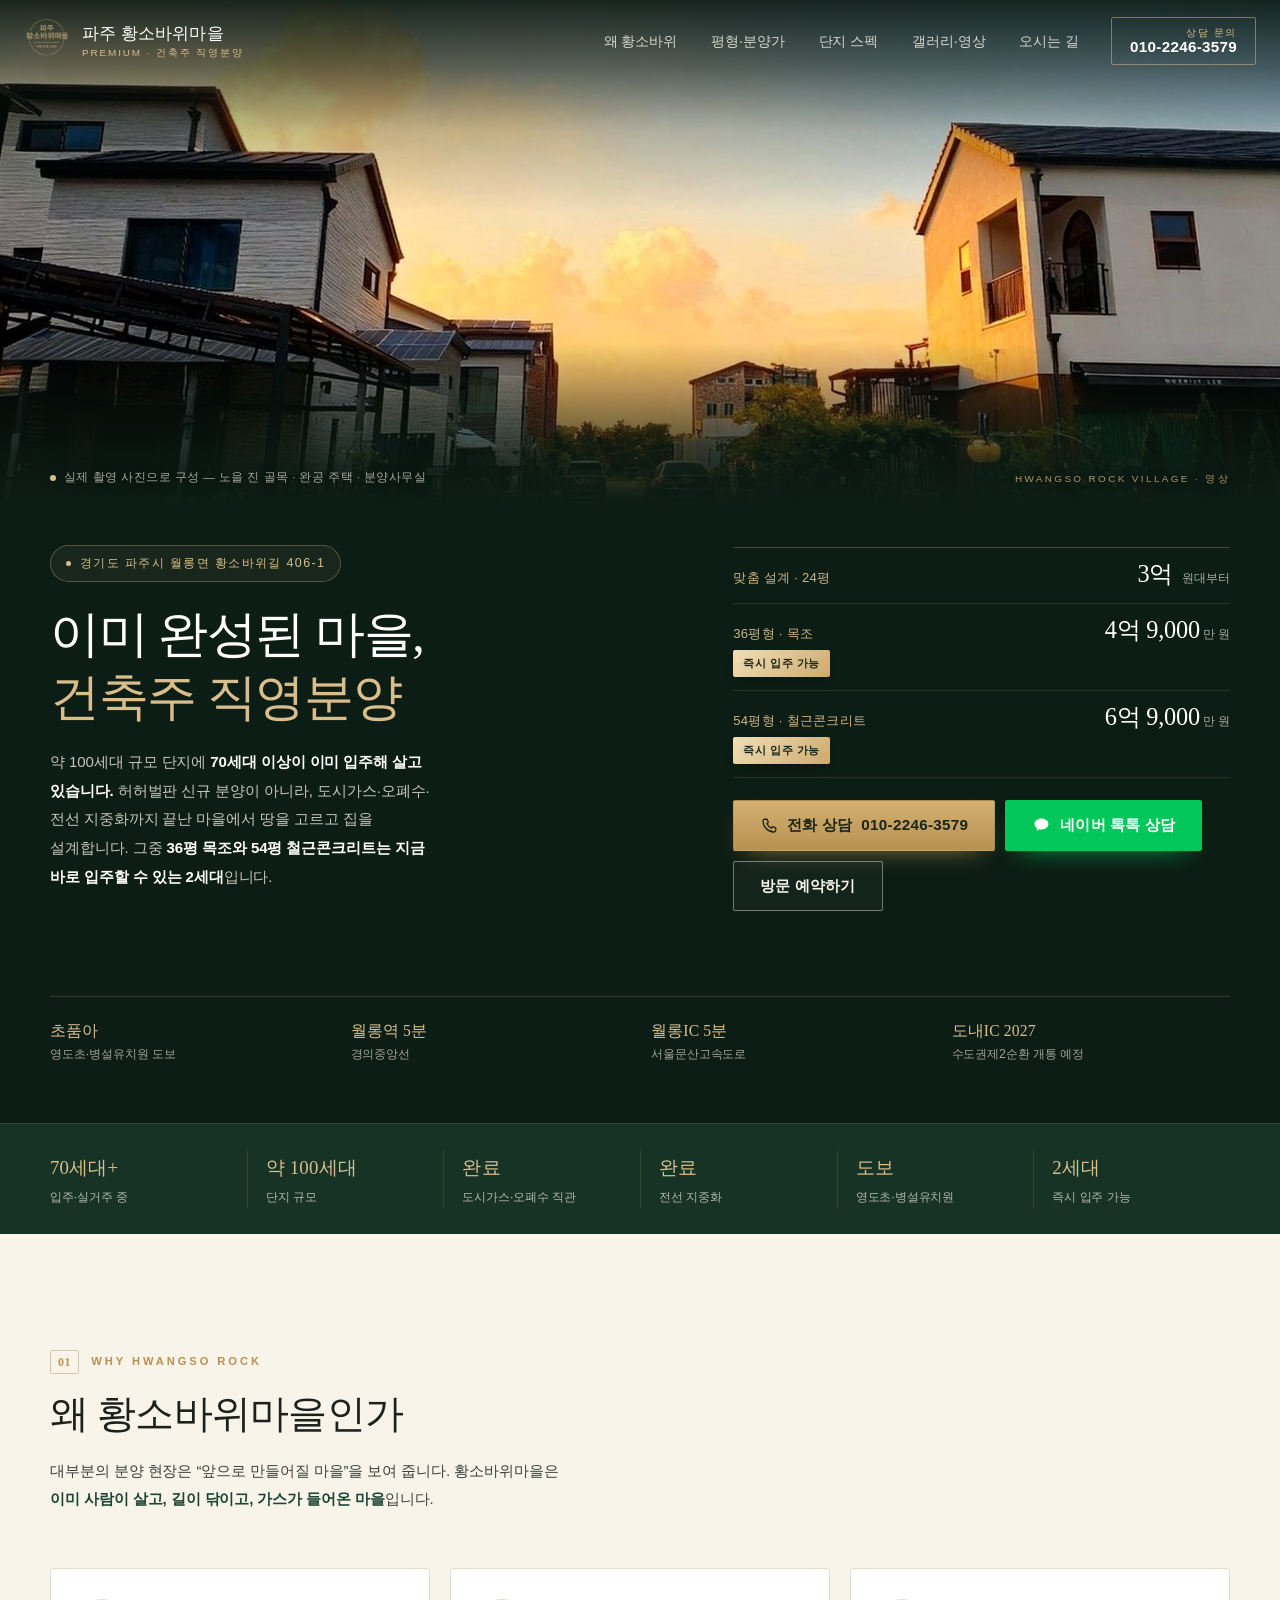
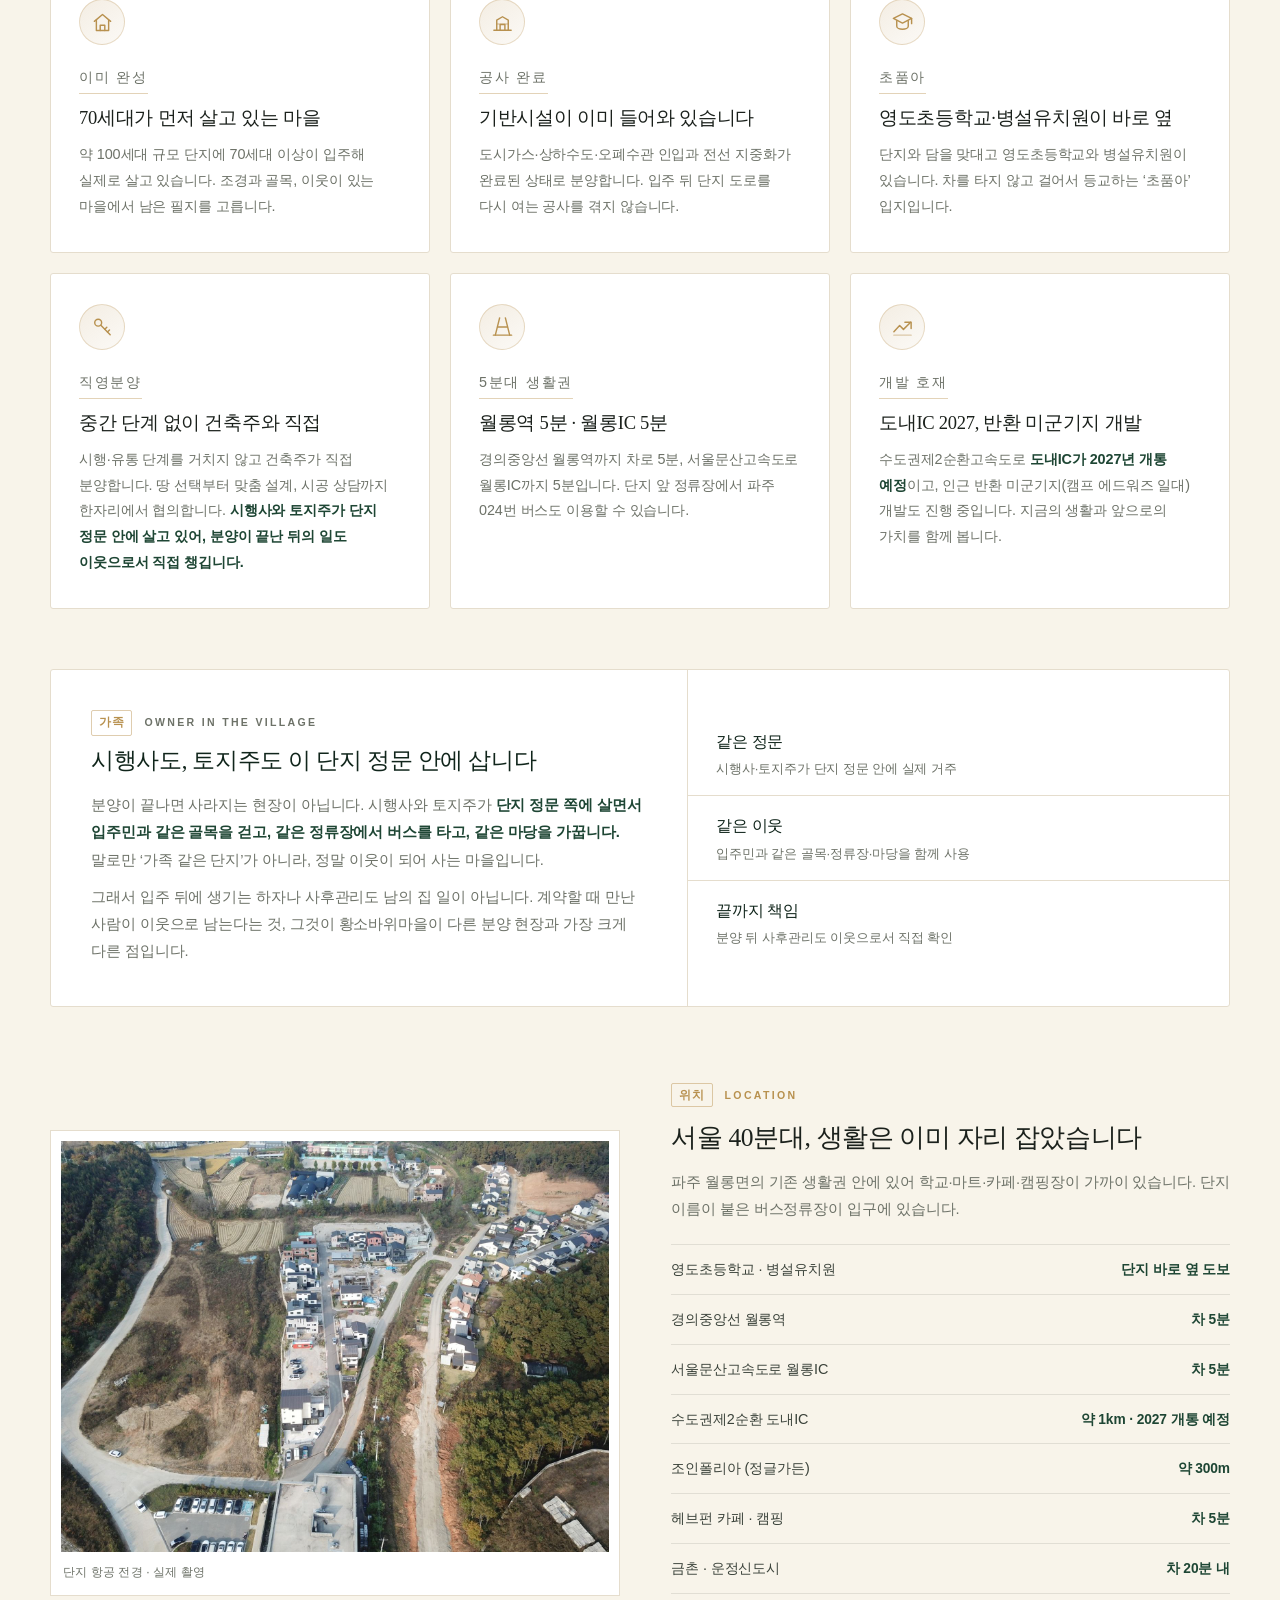
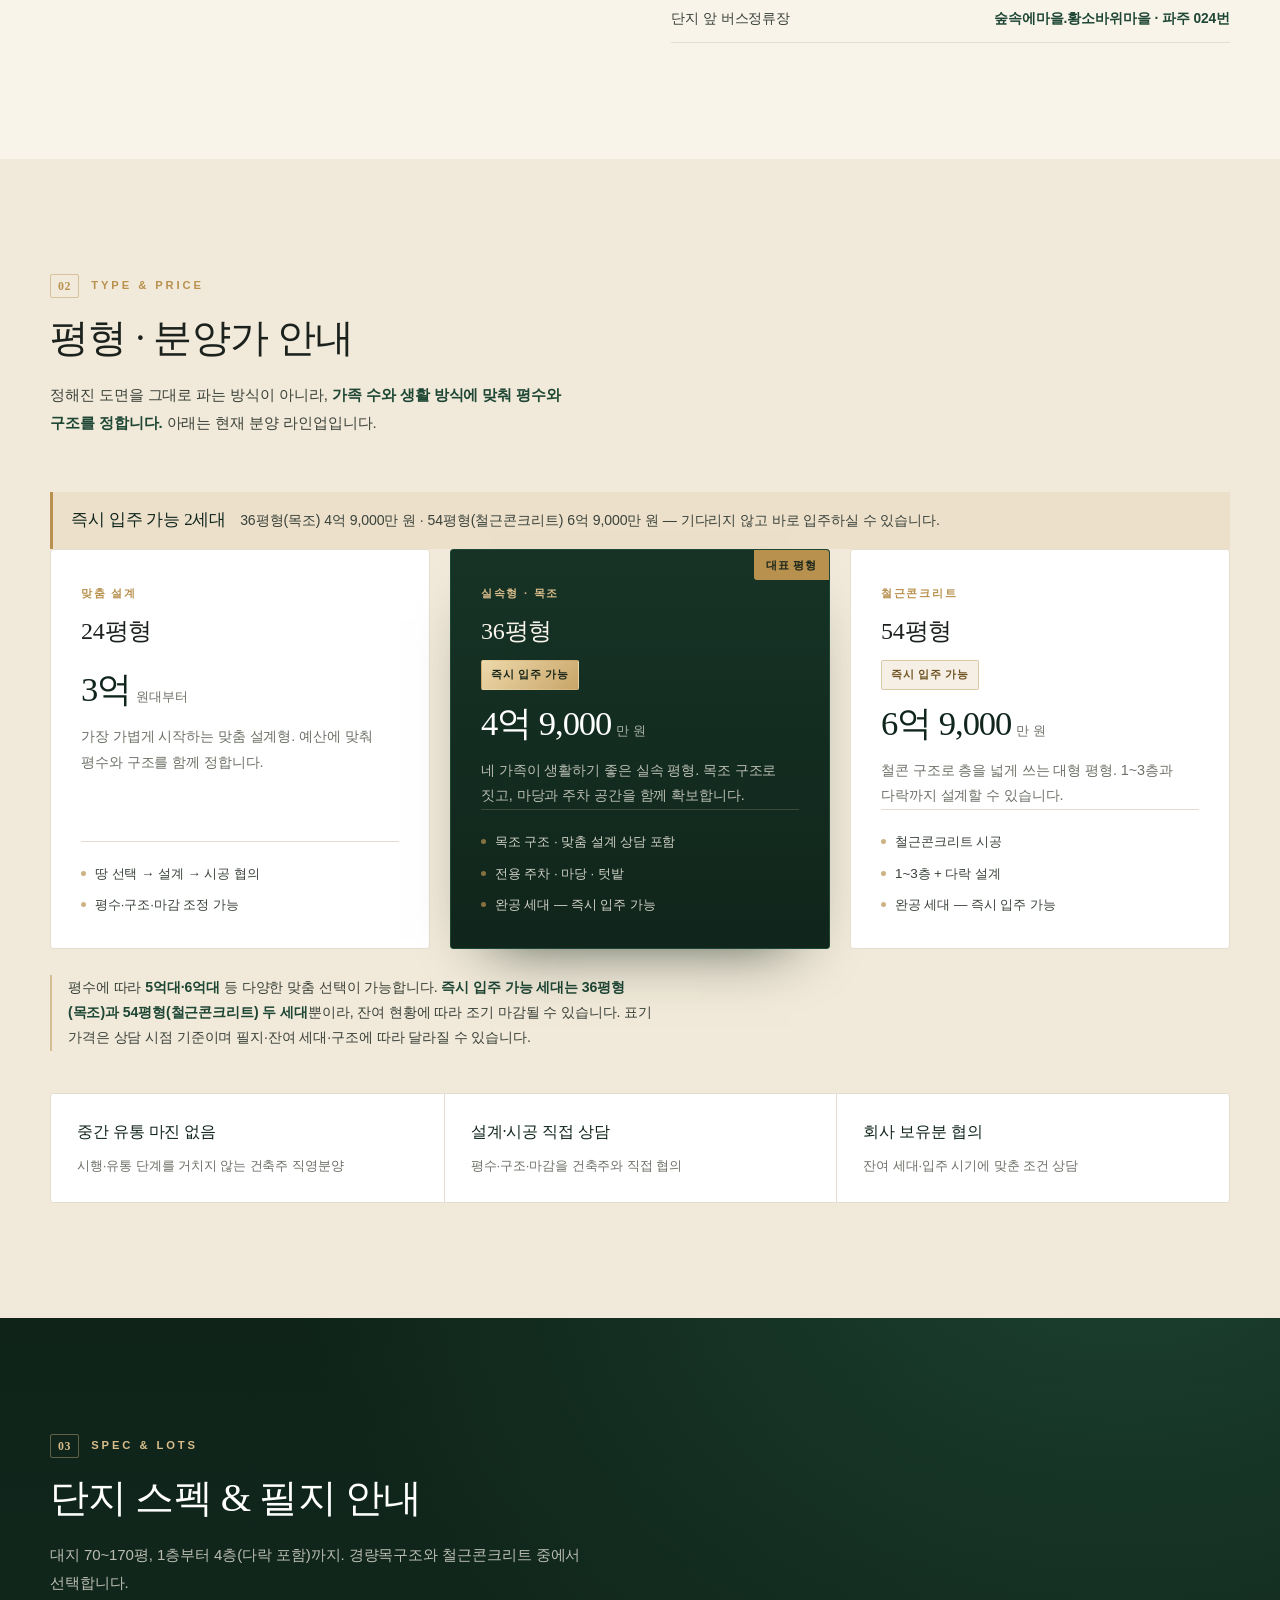
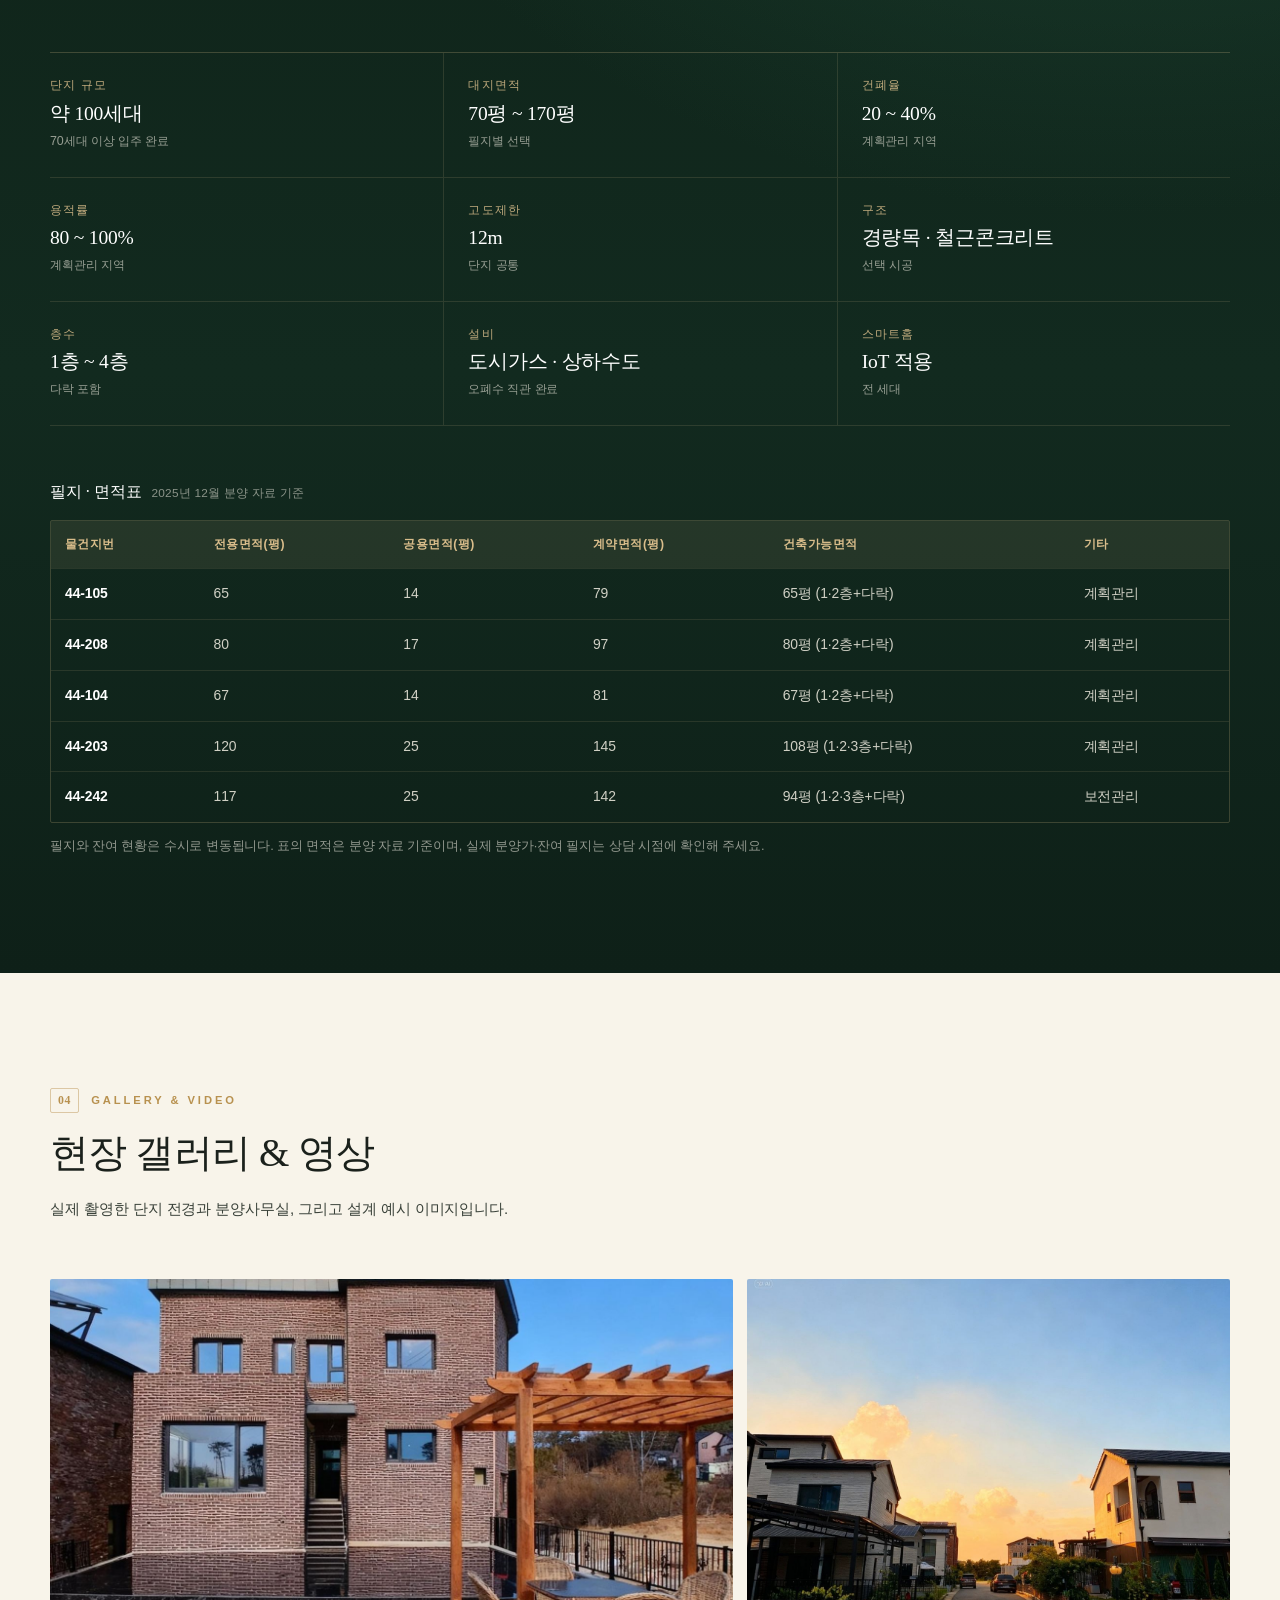
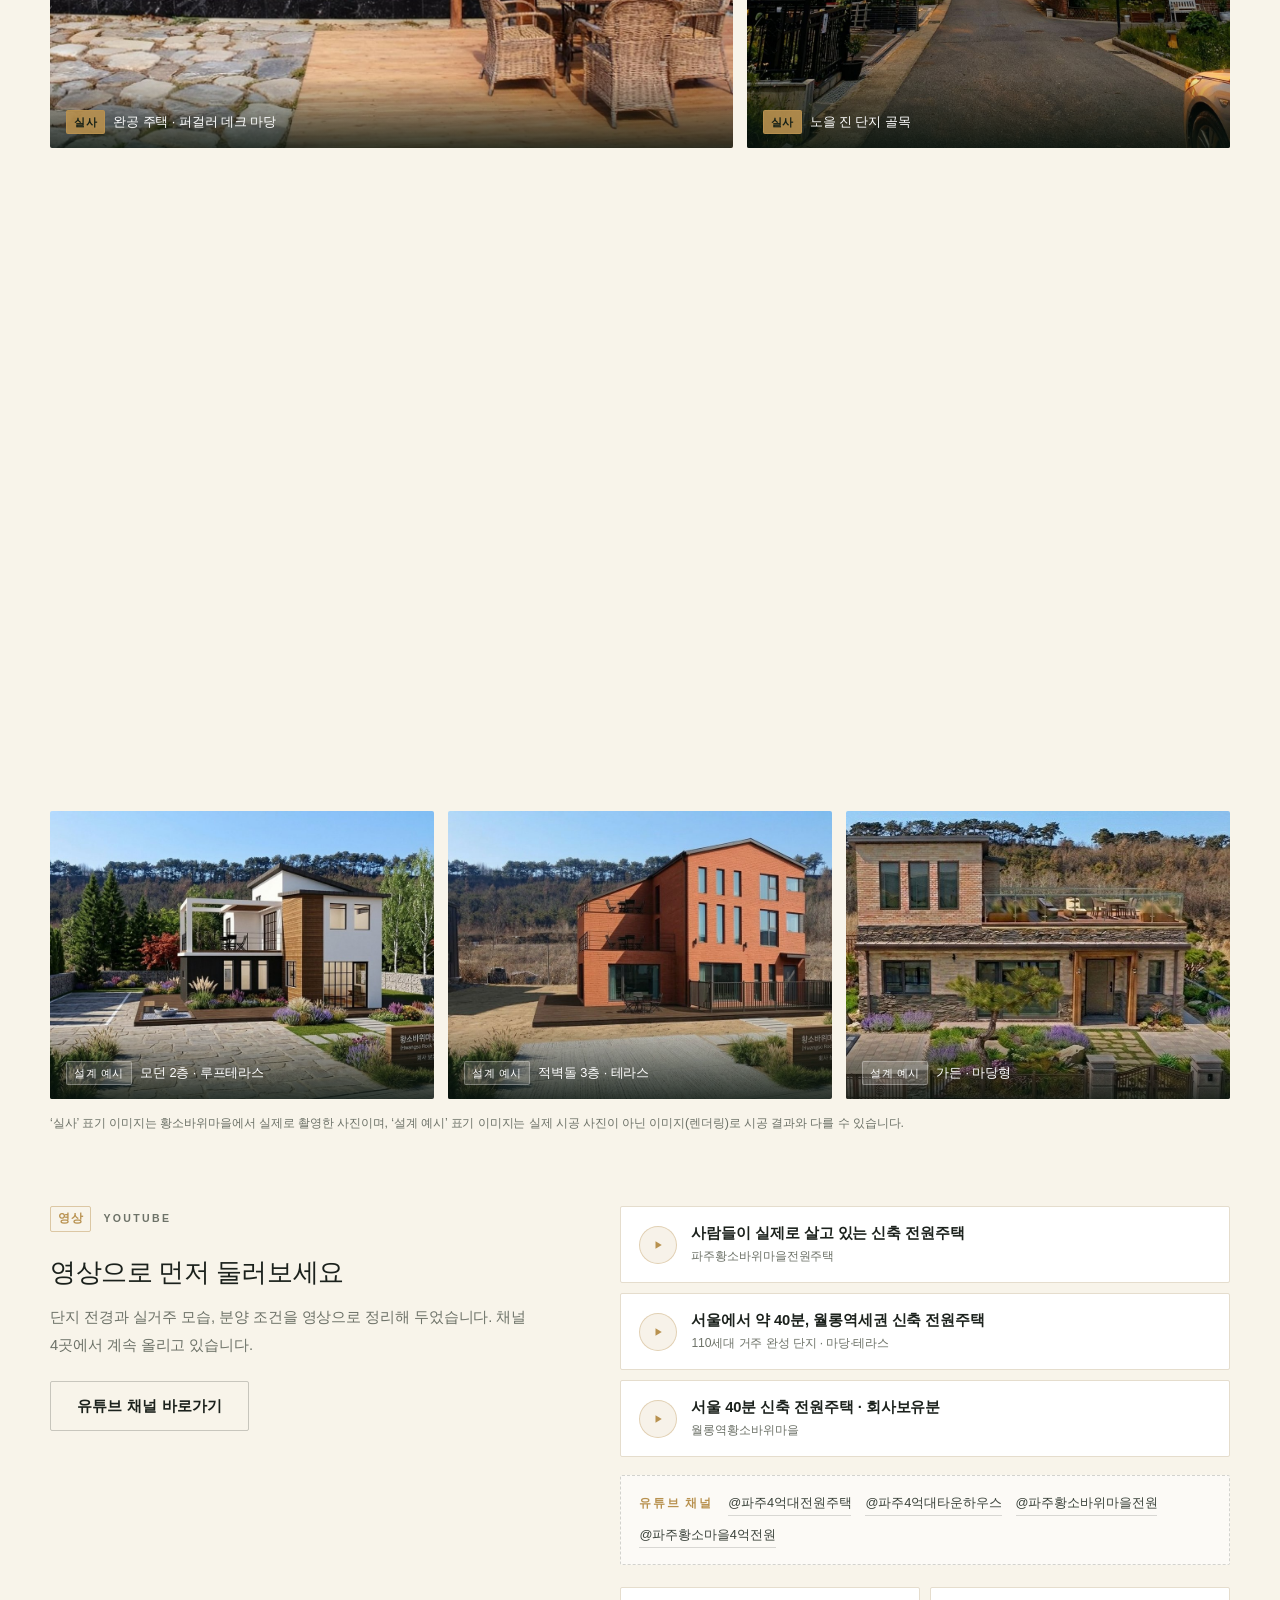
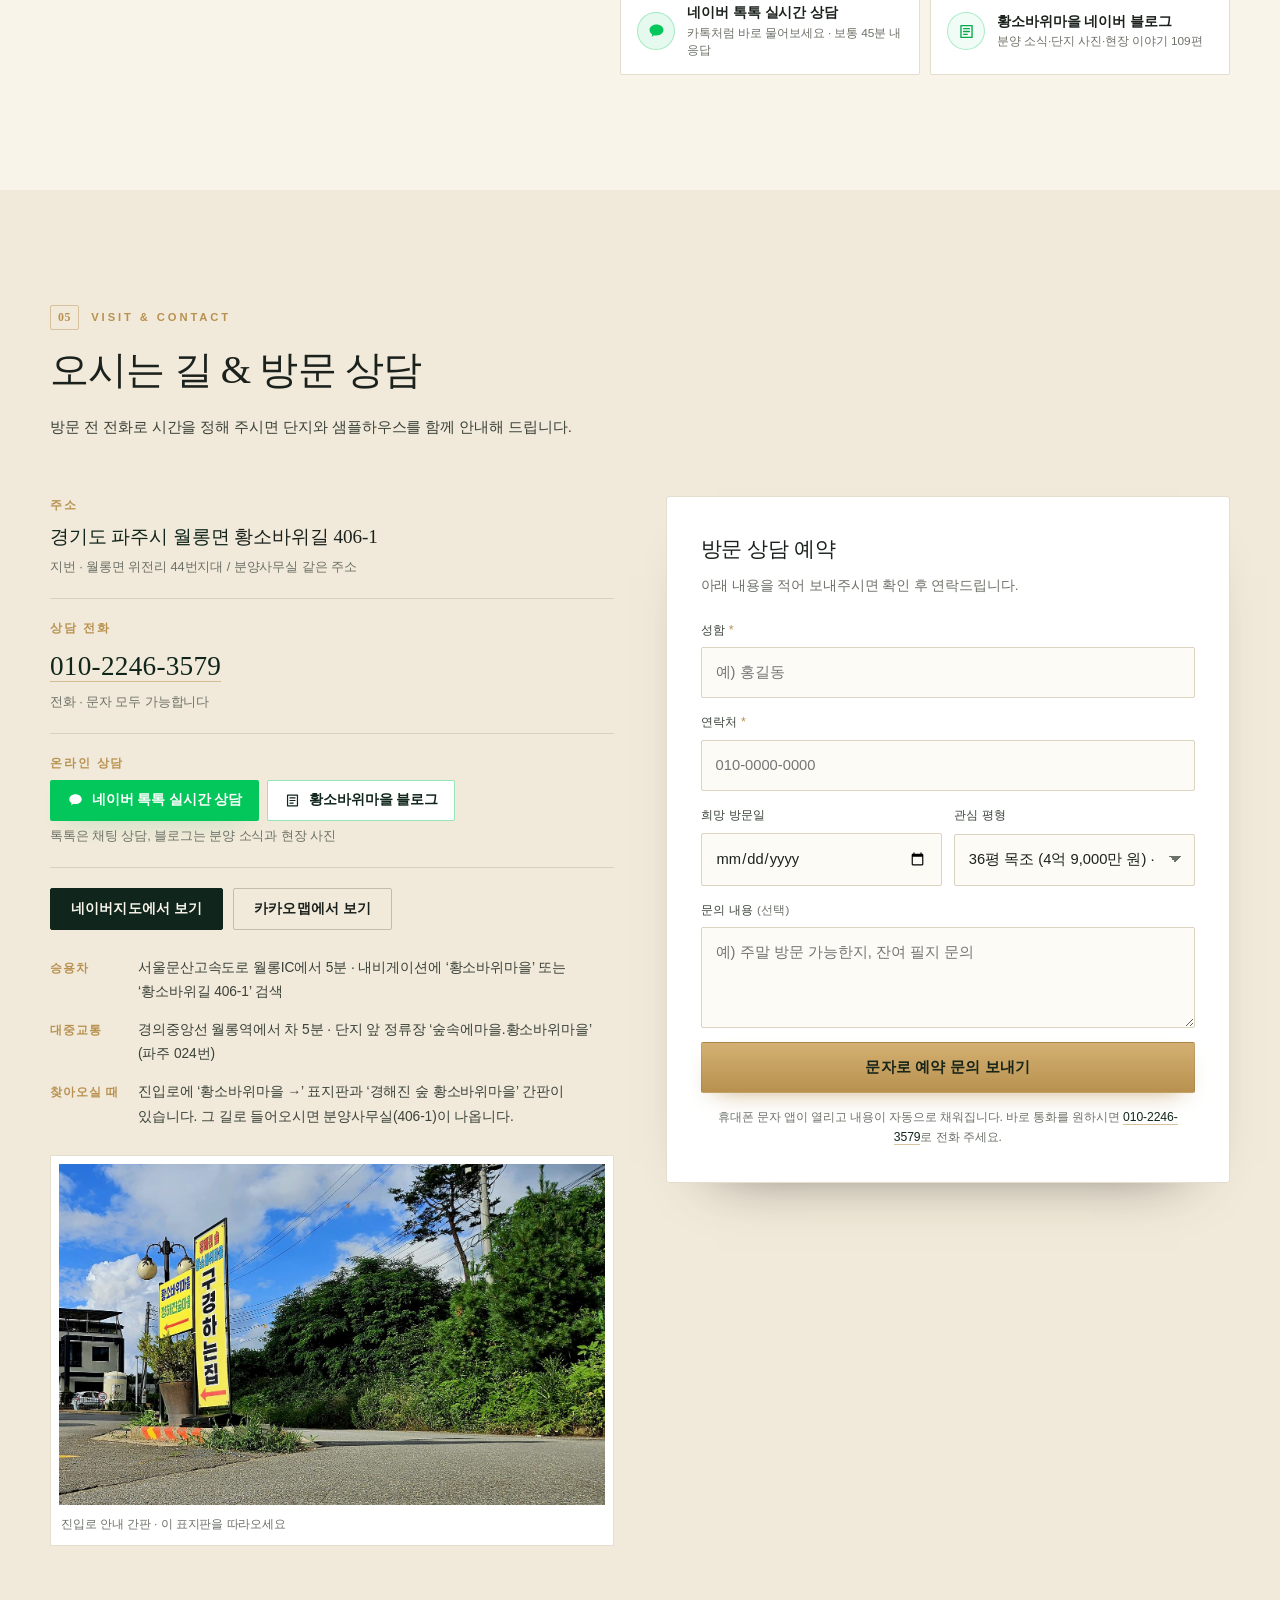
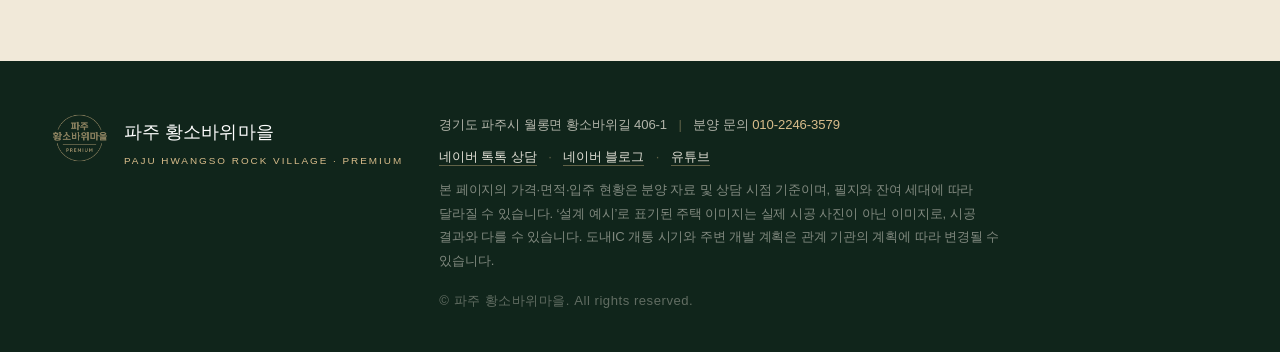
==== index.html @ 5adcdbde "네이버 톡톡 상담 링크를 텔루체 톡톡으로 통일 (wt7qmqj → ct/wfuyhez)" ====
<!DOCTYPE html>
<html lang="ko">
<head>
<meta charset="utf-8">
<meta name="viewport" content="width=device-width, initial-scale=1">
<title>파주 황소바위마을 | 즉시 입주 2세대 · 건축주 직영분양 · 36평 목조 4.9억 · 54평 철콘 6.9억</title>
<meta name="description" content="경기도 파주시 월롱면 황소바위길 406-1. 약 100세대 규모 단지에 70세대 이상이 이미 입주해 살고 있는 완성된 마을입니다. 도시가스·오폐수 직관·전선 지중화 완료, 영도초등학교·병설유치원 도보 통학, 월롱역 5분. 건축주 직영분양으로 맞춤설계 24평 3억 원대부터, 36평 목조 4억 9,000만 원, 54평 철근콘크리트 6억 9,000만 원 — 36평·54평은 즉시 입주 가능 2세대.">
<meta name="theme-color" content="#10251b">

<!-- 카카오톡·SNS 공유용 OG -->
<link rel="canonical" href="https://pajuhwangso.co.kr/">
<meta name="naver-site-verification" content="a6e2fc520aff4e99f0a2550c4f1fb743a9bf67f3" />
<meta name="google-site-verification" content="o8A3N_6z3FabfmDMp_aVnWxE_gCzfPh9AOF4TDf1F_c" />
<meta property="og:type" content="website">
<meta property="og:locale" content="ko_KR">
<meta property="og:site_name" content="파주 황소바위마을">
<meta property="og:title" content="파주 황소바위마을 · 즉시 입주 2세대 | 건축주 직영분양 · 36평 목조 4.9억 · 54평 철콘 6.9억">
<meta property="og:description" content="이미 완성된 마을 — 약 100세대 중 70세대 이상 입주·실거주. 시행사·토지주도 단지 정문 안에 살아 진짜 가족 같은 단지. 지금 입주 가능 2세대: 36평 목조 4억 9,000만 / 54평 철콘 6억 9,000만. 24평 맞춤설계 3억대~.">
<meta property="og:url" content="https://pajuhwangso.co.kr/">
<meta property="og:image" content="https://pajuhwangso.co.kr/assets/og-hwangso.jpg">
<meta property="og:image:width" content="1200">
<meta property="og:image:height" content="630">
<meta property="og:image:alt" content="파주 황소바위마을 완공 주택과 마당 — 이미 완성된 마을, 건축주 직영분양">
<meta name="twitter:card" content="summary_large_image">
<meta name="twitter:title" content="파주 황소바위마을 · 즉시 입주 2세대 | 건축주 직영분양 · 36평 목조 4.9억 · 54평 철콘 6.9억">
<meta name="twitter:description" content="70세대 이상 입주한 완성된 마을. 시행사·토지주도 정문 안에 거주. 즉시 입주 2세대 — 36평 목조 4.9억 / 54평 철콘 6.9억">
<meta name="twitter:image" content="https://pajuhwangso.co.kr/assets/og-hwangso.jpg">
<link rel="icon" href="assets/favicon.png" type="image/png">
<link rel="apple-touch-icon" href="assets/emblem.png">
<link rel="stylesheet" href="assets/style.css?v=20261119c">
</head>
<body>

<a class="skip-link" href="#main">본문으로 바로가기</a>

<!-- ===================== HEADER ===================== -->
<header class="site-head" id="siteHead">
  <div class="head-inner">
    <a class="brand" href="#top" aria-label="파주 황소바위마을 처음으로">
      <img class="brand-mark" src="assets/emblem-gold.png" alt="" width="48" height="48">
      <span class="brand-text">
        <strong>파주 황소바위마을</strong>
        <em>PREMIUM · 건축주 직영분양</em>
      </span>
    </a>

    <nav class="head-nav" id="headNav" aria-label="주요 메뉴">
      <a href="#why">왜 황소바위</a>
      <a href="#price">평형·분양가</a>
      <a href="#spec">단지 스펙</a>
      <a href="#gallery">갤러리·영상</a>
      <a href="#visit">오시는 길</a>
      <a class="nav-call" href="tel:+821022463579">
        <span>상담 문의</span>
        <strong>010-2246-3579</strong>
      </a>
    </nav>

    <button class="menu-btn" id="menuBtn" type="button" aria-expanded="false" aria-controls="headNav" aria-label="메뉴 열기">
      <span></span><span></span><span></span>
    </button>
  </div>
</header>

<div class="nav-scrim" id="navScrim" hidden></div>

<main id="main">

<!-- ===================== HERO ===================== -->
<section class="hero" id="top">
  <!-- 상단 영상 — 글자보다 먼저, 화면을 가로로 가득 채운다 -->
  <div class="hero-media">
    <img class="hero-poster" src="assets/hero-video-poster.jpg?v=20261119d" alt="" width="1280" height="720" fetchpriority="high" decoding="async">
    <video class="hero-video" id="heroVideo" autoplay muted loop playsinline preload="auto"
           poster="assets/hero-video-poster.jpg?v=20261119d" aria-hidden="true" tabindex="-1" disablepictureinpicture>
      <source src="assets/hero-video.mp4?v=20261119d" type="video/mp4">
    </video>
    <span class="hero-veil" aria-hidden="true"></span>
    <div class="hero-media-bar">
      <p class="hero-media-cap">
        <span class="hero-media-dot" aria-hidden="true"></span>
        실제 촬영 사진으로 구성 — 노을 진 골목 · 완공 주택 · 분양사무실
      </p>
      <p class="hero-media-tag">HWANGSO ROCK VILLAGE · 영상</p>
    </div>
  </div>

  <div class="wrap hero-body">
    <div class="hero-copy">
      <p class="hero-addr">
        <span class="dot" aria-hidden="true"></span>
        경기도 파주시 월롱면 황소바위길 406-1
      </p>

      <h1 class="hero-title">
        이미 완성된 마을,<br>
        <span class="gold">건축주 직영분양</span>
      </h1>

      <p class="hero-lead">
        약 100세대 규모 단지에 <strong>70세대 이상이 이미 입주해 살고 있습니다.</strong>
        허허벌판 신규 분양이 아니라, 도시가스·오폐수·전선 지중화까지 끝난 마을에서
        땅을 고르고 집을 설계합니다. 그중 <strong>36평 목조와 54평 철근콘크리트는 지금 바로 입주할 수 있는 2세대</strong>입니다.
      </p>
    </div>

    <div class="hero-side">
      <ul class="hero-prices" aria-label="평형별 분양가">
        <li>
          <span class="hp-label">맞춤 설계 · 24평</span>
          <span class="hp-value">3억 <em>원대부터</em></span>
        </li>
        <li>
          <span class="hp-label">36평형 · 목조</span>
          <span class="hp-value">4억 9,000<em>만 원</em></span>
          <span class="hp-badge">즉시 입주 가능</span>
        </li>
        <li>
          <span class="hp-label">54평형 · 철근콘크리트</span>
          <span class="hp-value">6억 9,000<em>만 원</em></span>
          <span class="hp-badge">즉시 입주 가능</span>
        </li>
      </ul>

      <div class="hero-cta">
        <a class="btn btn-gold" href="tel:+821022463579">
          <svg viewBox="0 0 24 24" aria-hidden="true"><path d="M6.5 3h3l1.6 4.2-2 1.5a12 12 0 0 0 6.2 6.2l1.5-2 4.2 1.6v3A2.5 2.5 0 0 1 18.5 20C10.5 19.6 4.4 13.5 4 5.5A2.5 2.5 0 0 1 6.5 3Z"/></svg>
          전화 상담 <b>010-2246-3579</b>
        </a>
        <a class="btn btn-talk" href="https://talk.naver.com/ct/wfuyhez" target="_blank" rel="noopener">
          <svg class="ico-talk" viewBox="0 0 24 24" aria-hidden="true"><path d="M12 3.2c-4.9 0-8.8 3.1-8.8 6.9 0 2.2 1.3 4.2 3.4 5.4l-.9 3.2 3.6-2a10 10 0 0 0 2.7.3c4.9 0 8.8-3.1 8.8-6.9S16.9 3.2 12 3.2Z"/></svg>
          네이버 톡톡 상담
        </a>
        <a class="btn btn-line hero-visit-btn" href="#visit">방문 예약하기</a>
      </div>

    </div>

    <ul class="hero-facts">
      <li><b>초품아</b> 영도초·병설유치원 도보</li>
      <li><b>월롱역 5분</b>경의중앙선</li>
      <li><b>월롱IC 5분</b>서울문산고속도로</li>
      <li><b>도내IC 2027</b>수도권제2순환 개통 예정</li>
    </ul>
  </div>
</section>

<!-- ===================== TRUST STRIP ===================== -->
<section class="strip" aria-label="단지 요약">
  <div class="wrap strip-inner">
    <div><b>70세대+</b><span>입주·실거주 중</span></div>
    <div><b>약 100세대</b><span>단지 규모</span></div>
    <div><b>완료</b><span>도시가스·오폐수 직관</span></div>
    <div><b>완료</b><span>전선 지중화</span></div>
    <div><b>도보</b><span>영도초·병설유치원</span></div>
    <div><b>2세대</b><span>즉시 입주 가능</span></div>
  </div>
</section>

<!-- ===================== WHY ===================== -->
<section class="sec" id="why">
  <div class="wrap">
    <div class="sec-head">
      <p class="sec-kicker"><span class="num">01</span>WHY HWANGSO ROCK</p>
      <h2 class="sec-title">왜 황소바위마을인가</h2>
      <p class="sec-lead">
        대부분의 분양 현장은 “앞으로 만들어질 마을”을 보여 줍니다.
        황소바위마을은 <strong>이미 사람이 살고, 길이 닦이고, 가스가 들어온 마을</strong>입니다.
      </p>
    </div>

    <div class="why-grid">
      <article class="card reveal">
        <span class="card-ico">
          <svg viewBox="0 0 24 24" aria-hidden="true"><path d="M3.5 10.8 12 3.6l8.5 7.2"/><path d="M5.6 9.6V20.4h12.8V9.6"/><path d="M9.6 20.4v-5.6h4.8v5.6"/></svg>
        </span>
        <p class="card-badge">이미 완성</p>
        <h3>70세대가 먼저 살고 있는 마을</h3>
        <p>약 100세대 규모 단지에 70세대 이상이 입주해 실제로 살고 있습니다. 조경과 골목, 이웃이 있는 마을에서 남은 필지를 고릅니다.</p>
      </article>

      <article class="card reveal">
        <span class="card-ico">
          <svg viewBox="0 0 24 24" aria-hidden="true"><path d="M3 20h18"/><path d="M6 20V9.5l6-3.5 6 3.5V20"/><path d="M9.5 20v-6h5v6"/><path d="M6 13.5h12" opacity=".45"/></svg>
        </span>
        <p class="card-badge">공사 완료</p>
        <h3>기반시설이 이미 들어와 있습니다</h3>
        <p>도시가스·상하수도·오폐수관 인입과 전선 지중화가 완료된 상태로 분양합니다. 입주 뒤 단지 도로를 다시 여는 공사를 겪지 않습니다.</p>
      </article>

      <article class="card reveal">
        <span class="card-ico">
          <svg viewBox="0 0 24 24" aria-hidden="true"><path d="M12 3 2.5 7.8 12 12.6l9.5-4.8L12 3Z"/><path d="M6 10.2V16c0 1.7 2.7 3.1 6 3.1s6-1.4 6-3.1v-5.8"/><path d="M21.5 7.8v5.4"/></svg>
        </span>
        <p class="card-badge">초품아</p>
        <h3>영도초등학교·병설유치원이 바로 옆</h3>
        <p>단지와 담을 맞대고 영도초등학교와 병설유치원이 있습니다. 차를 타지 않고 걸어서 등교하는 ‘초품아’ 입지입니다.</p>
      </article>

      <article class="card reveal">
        <span class="card-ico">
          <svg viewBox="0 0 24 24" aria-hidden="true"><circle cx="7.5" cy="8" r="3.6"/><path d="M10.3 10.8 20 20.5"/><path d="M17.2 17.7l2.1-2.1"/><path d="M14.4 14.9l2.1-2.1"/></svg>
        </span>
        <p class="card-badge">직영분양</p>
        <h3>중간 단계 없이 건축주와 직접</h3>
        <p>시행·유통 단계를 거치지 않고 건축주가 직접 분양합니다. 땅 선택부터 맞춤 설계, 시공 상담까지 한자리에서 협의합니다. <strong>시행사와 토지주가 단지 정문 안에 살고 있어, 분양이 끝난 뒤의 일도 이웃으로서 직접 챙깁니다.</strong></p>
      </article>

      <article class="card reveal">
        <span class="card-ico">
          <svg viewBox="0 0 24 24" aria-hidden="true"><path d="M4.5 21 9 3"/><path d="M19.5 21 15 3"/><path d="M7 12.5h10"/><path d="M2.5 21h19"/></svg>
        </span>
        <p class="card-badge">5분대 생활권</p>
        <h3>월롱역 5분 · 월롱IC 5분</h3>
        <p>경의중앙선 월롱역까지 차로 5분, 서울문산고속도로 월롱IC까지 5분입니다. 단지 앞 정류장에서 파주 024번 버스도 이용할 수 있습니다.</p>
      </article>

      <article class="card reveal">
        <span class="card-ico">
          <svg viewBox="0 0 24 24" aria-hidden="true"><path d="M3 17.5 9 11l4 4 7.5-7.5"/><path d="M14.5 7.5H21V14"/><path d="M3 21h18" opacity=".45"/></svg>
        </span>
        <p class="card-badge">개발 호재</p>
        <h3>도내IC 2027, 반환 미군기지 개발</h3>
        <p>수도권제2순환고속도로 <strong>도내IC가 2027년 개통 예정</strong>이고, 인근 반환 미군기지(캠프 에드워즈 일대) 개발도 진행 중입니다. 지금의 생활과 앞으로의 가치를 함께 봅니다.</p>
      </article>
    </div>

    <!-- 시행사·토지주 정문 상주 -->
    <div class="family reveal">
      <div class="family-copy">
        <p class="sec-kicker small"><span class="num">가족</span>OWNER IN THE VILLAGE</p>
        <h3>시행사도, 토지주도 이 단지 정문 안에 삽니다</h3>
        <p>
          분양이 끝나면 사라지는 현장이 아닙니다. 시행사와 토지주가 <strong>단지 정문 쪽에 살면서 입주민과 같은 골목을 걷고, 같은 정류장에서 버스를 타고, 같은 마당을 가꿉니다.</strong>
          말로만 ‘가족 같은 단지’가 아니라, 정말 이웃이 되어 사는 마을입니다.
        </p>
        <p>
          그래서 입주 뒤에 생기는 하자나 사후관리도 남의 집 일이 아닙니다. 계약할 때 만난 사람이 이웃으로 남는다는 것, 그것이 황소바위마을이 다른 분양 현장과 가장 크게 다른 점입니다.
        </p>
      </div>

      <ul class="family-list">
        <li><b>같은 정문</b><span>시행사·토지주가 단지 정문 안에 실제 거주</span></li>
        <li><b>같은 이웃</b><span>입주민과 같은 골목·정류장·마당을 함께 사용</span></li>
        <li><b>끝까지 책임</b><span>분양 뒤 사후관리도 이웃으로서 직접 확인</span></li>
      </ul>
    </div>

    <!-- 입지 -->
    <div class="loc">
      <figure class="loc-fig reveal">
        <img src="assets/aerial-village.jpg" alt="파주 황소바위마을 단지 항공 전경 — 단지 너머로 영도초등학교가 보이는 실제 촬영 사진" width="1600" height="1200" loading="lazy">
        <figcaption>단지 항공 전경 · 실제 촬영</figcaption>
      </figure>

      <div class="loc-body reveal">
        <p class="sec-kicker small"><span class="num">위치</span>LOCATION</p>
        <h3 class="loc-title">서울 40분대, 생활은 이미 자리 잡았습니다</h3>
        <p class="loc-text">파주 월롱면의 기존 생활권 안에 있어 학교·마트·카페·캠핑장이 가까이 있습니다. 단지 이름이 붙은 버스정류장이 입구에 있습니다.</p>
        <ul class="loc-list">
          <li><span>영도초등학교 · 병설유치원</span><b>단지 바로 옆 도보</b></li>
          <li><span>경의중앙선 월롱역</span><b>차 5분</b></li>
          <li><span>서울문산고속도로 월롱IC</span><b>차 5분</b></li>
          <li><span>수도권제2순환 도내IC</span><b>약 1km · 2027 개통 예정</b></li>
          <li><span>조인폴리아 (정글가든)</span><b>약 300m</b></li>
          <li><span>헤브펀 카페 · 캠핑</span><b>차 5분</b></li>
          <li><span>금촌 · 운정신도시</span><b>차 20분 내</b></li>
          <li><span>단지 앞 버스정류장</span><b>숲속에마을.황소바위마을 · 파주 024번</b></li>
        </ul>
      </div>
    </div>
  </div>
</section>

<!-- ===================== PRICE ===================== -->
<section class="sec sec-cream" id="price">
  <div class="wrap">
    <div class="sec-head">
      <p class="sec-kicker"><span class="num">02</span>TYPE &amp; PRICE</p>
      <h2 class="sec-title">평형 · 분양가 안내</h2>
      <p class="sec-lead">
        정해진 도면을 그대로 파는 방식이 아니라, <strong>가족 수와 생활 방식에 맞춰 평수와 구조를 정합니다.</strong>
        아래는 현재 분양 라인업입니다.
      </p>
    </div>

    <p class="price-live">
      <b>즉시 입주 가능 2세대</b>
      <span>36평형(목조) 4억 9,000만 원 · 54평형(철근콘크리트) 6억 9,000만 원 — 기다리지 않고 바로 입주하실 수 있습니다.</span>
    </p>

    <div class="price-grid">
      <article class="price-card reveal">
        <p class="pc-tag">맞춤 설계</p>
        <h3 class="pc-name">24평형</h3>
        <p class="pc-value"><span class="pc-num">3억</span><span class="pc-unit">원대부터</span></p>
        <p class="pc-desc">가장 가볍게 시작하는 맞춤 설계형. 예산에 맞춰 평수와 구조를 함께 정합니다.</p>
        <ul class="pc-list">
          <li>땅 선택 → 설계 → 시공 협의</li>
          <li>평수·구조·마감 조정 가능</li>
        </ul>
      </article>

      <article class="price-card is-featured reveal">
        <p class="pc-flag">대표 평형</p>
        <p class="pc-tag">실속형 · 목조</p>
        <h3 class="pc-name">36평형</h3>
        <p class="pc-now">즉시 입주 가능</p>
        <p class="pc-value"><span class="pc-num">4억 9,000</span><span class="pc-unit">만 원</span></p>
        <p class="pc-desc">네 가족이 생활하기 좋은 실속 평형. 목조 구조로 짓고, 마당과 주차 공간을 함께 확보합니다.</p>
        <ul class="pc-list">
          <li>목조 구조 · 맞춤 설계 상담 포함</li>
          <li>전용 주차 · 마당 · 텃밭</li>
          <li>완공 세대 — 즉시 입주 가능</li>
        </ul>
      </article>

      <article class="price-card reveal">
        <p class="pc-tag">철근콘크리트</p>
        <h3 class="pc-name">54평형</h3>
        <p class="pc-now">즉시 입주 가능</p>
        <p class="pc-value"><span class="pc-num">6억 9,000</span><span class="pc-unit">만 원</span></p>
        <p class="pc-desc">철콘 구조로 층을 넓게 쓰는 대형 평형. 1~3층과 다락까지 설계할 수 있습니다.</p>
        <ul class="pc-list">
          <li>철근콘크리트 시공</li>
          <li>1~3층 + 다락 설계</li>
          <li>완공 세대 — 즉시 입주 가능</li>
        </ul>
      </article>
    </div>

    <p class="price-note">
      평수에 따라 <strong>5억대·6억대</strong> 등 다양한 맞춤 선택이 가능합니다.
      <strong>즉시 입주 가능 세대는 36평형(목조)과 54평형(철근콘크리트) 두 세대</strong>뿐이라, 잔여 현황에 따라 조기 마감될 수 있습니다.
      표기 가격은 상담 시점 기준이며 필지·잔여 세대·구조에 따라 달라질 수 있습니다.
    </p>

    <div class="benefit">
      <div class="benefit-item">
        <b>중간 유통 마진 없음</b>
        <span>시행·유통 단계를 거치지 않는 건축주 직영분양</span>
      </div>
      <div class="benefit-item">
        <b>설계·시공 직접 상담</b>
        <span>평수·구조·마감을 건축주와 직접 협의</span>
      </div>
      <div class="benefit-item">
        <b>회사 보유분 협의</b>
        <span>잔여 세대·입주 시기에 맞춘 조건 상담</span>
      </div>
    </div>
  </div>
</section>

<!-- ===================== SPEC ===================== -->
<section class="sec sec-dark" id="spec">
  <div class="wrap">
    <div class="sec-head">
      <p class="sec-kicker"><span class="num">03</span>SPEC &amp; LOTS</p>
      <h2 class="sec-title">단지 스펙 &amp; 필지 안내</h2>
      <p class="sec-lead">대지 70~170평, 1층부터 4층(다락 포함)까지. 경량목구조와 철근콘크리트 중에서 선택합니다.</p>
    </div>

    <div class="spec-grid">
      <div class="spec-item"><span>단지 규모</span><b>약 100세대</b><em>70세대 이상 입주 완료</em></div>
      <div class="spec-item"><span>대지면적</span><b>70평 ~ 170평</b><em>필지별 선택</em></div>
      <div class="spec-item"><span>건폐율</span><b>20 ~ 40%</b><em>계획관리 지역</em></div>
      <div class="spec-item"><span>용적률</span><b>80 ~ 100%</b><em>계획관리 지역</em></div>
      <div class="spec-item"><span>고도제한</span><b>12m</b><em>단지 공통</em></div>
      <div class="spec-item"><span>구조</span><b>경량목 · 철근콘크리트</b><em>선택 시공</em></div>
      <div class="spec-item"><span>층수</span><b>1층 ~ 4층</b><em>다락 포함</em></div>
      <div class="spec-item"><span>설비</span><b>도시가스 · 상하수도</b><em>오폐수 직관 완료</em></div>
      <div class="spec-item"><span>스마트홈</span><b>IoT 적용</b><em>전 세대</em></div>
    </div>

    <div class="lots">
      <p class="lots-title">필지 · 면적표 <span>2025년 12월 분양 자료 기준</span></p>
      <div class="table-scroll">
        <table>
          <caption class="sr-only">황소바위마을 필지별 면적과 건축 가능 면적</caption>
          <thead>
            <tr>
              <th scope="col">물건지번</th>
              <th scope="col">전용면적(평)</th>
              <th scope="col">공용면적(평)</th>
              <th scope="col">계약면적(평)</th>
              <th scope="col">건축가능면적</th>
              <th scope="col">기타</th>
            </tr>
          </thead>
          <tbody>
            <tr><th scope="row">44-105</th><td>65</td><td>14</td><td>79</td><td>65평 (1·2층+다락)</td><td>계획관리</td></tr>
            <tr><th scope="row">44-208</th><td>80</td><td>17</td><td>97</td><td>80평 (1·2층+다락)</td><td>계획관리</td></tr>
            <tr><th scope="row">44-104</th><td>67</td><td>14</td><td>81</td><td>67평 (1·2층+다락)</td><td>계획관리</td></tr>
            <tr><th scope="row">44-203</th><td>120</td><td>25</td><td>145</td><td>108평 (1·2·3층+다락)</td><td>계획관리</td></tr>
            <tr><th scope="row">44-242</th><td>117</td><td>25</td><td>142</td><td>94평 (1·2·3층+다락)</td><td>보전관리</td></tr>
          </tbody>
        </table>
      </div>
      <p class="lots-note">
        필지와 잔여 현황은 수시로 변동됩니다. 표의 면적은 분양 자료 기준이며,
        실제 분양가·잔여 필지는 상담 시점에 확인해 주세요.
      </p>
    </div>
  </div>
</section>

<!-- ===================== GALLERY ===================== -->
<section class="sec" id="gallery">
  <div class="wrap">
    <div class="sec-head">
      <p class="sec-kicker"><span class="num">04</span>GALLERY &amp; VIDEO</p>
      <h2 class="sec-title">현장 갤러리 &amp; 영상</h2>
      <p class="sec-lead">실제 촬영한 단지 전경과 분양사무실, 그리고 설계 예시 이미지입니다.</p>
    </div>

    <div class="gal">
      <figure class="gal-item span-7 reveal">
        <img src="assets/gallery-house-deck.jpg" alt="황소바위마을 완공 주택 — 적벽돌 3층 주택과 퍼걸러 데크 마당" width="1400" height="1050" loading="lazy">
        <figcaption><span class="gal-tag is-real">실사</span>완공 주택 · 퍼걸러 데크 마당</figcaption>
      </figure>

      <figure class="gal-item span-5 reveal">
        <img src="assets/gallery-sunset.jpg" alt="노을 진 황소바위마을 단지 골목 — 집집마다 마당과 정원" width="1300" height="1300" loading="lazy">
        <figcaption><span class="gal-tag is-real">실사</span>노을 진 단지 골목</figcaption>
      </figure>

      <figure class="gal-item span-6 reveal">
        <img src="assets/aerial-village.jpg" alt="황소바위마을 단지 항공 촬영 사진 — 단지 너머 영도초등학교" width="1600" height="1200" loading="lazy">
        <figcaption><span class="gal-tag is-real">실사</span>단지 항공 전경 · 영도초 방면</figcaption>
      </figure>

      <figure class="gal-item span-6 reveal">
        <img src="assets/gallery-street.jpg" alt="황소바위마을 단지 도로와 완공된 주택들" width="1300" height="975" loading="lazy">
        <figcaption><span class="gal-tag is-real">실사</span>단지 도로 · 입주 완료 세대</figcaption>
      </figure>

      <figure class="gal-item span-4 reveal">
        <img src="assets/gallery-house-lawn.jpg" alt="적벽돌 주택과 잔디마당, 온실" width="1000" height="1608" loading="lazy">
        <figcaption><span class="gal-tag is-real">실사</span>적벽돌 주택 · 잔디마당</figcaption>
      </figure>

      <figure class="gal-item span-4 reveal">
        <img src="assets/gallery-entrance-garden.jpg" alt="현관 앞 화단과 정원이 꾸며진 세대" width="1000" height="1157" loading="lazy">
        <figcaption><span class="gal-tag is-real">실사</span>현관 앞 화단 · 정원</figcaption>
      </figure>

      <figure class="gal-item span-4 reveal">
        <img src="assets/gallery-school.jpg" alt="단지 옆 영도초등학교 전경" width="1300" height="975" loading="lazy">
        <figcaption><span class="gal-tag is-real">실사</span>단지 옆 영도초등학교</figcaption>
      </figure>

      <figure class="gal-item span-5 reveal">
        <img src="assets/office-entrance.jpg" alt="황소바위마을 분양사무실 입구와 단지 진입로" width="1600" height="739" loading="lazy">
        <figcaption><span class="gal-tag is-real">실사</span>분양사무실 입구 · 단지 진입로</figcaption>
      </figure>

      <figure class="gal-item span-4 reveal">
        <img src="assets/design-example-a.jpg" alt="모던 2층 주택 설계 예시 이미지" width="1280" height="700" loading="lazy">
        <figcaption><span class="gal-tag">설계 예시</span>모던 2층 · 루프테라스</figcaption>
      </figure>

      <figure class="gal-item span-4 reveal">
        <img src="assets/design-example-b.jpg" alt="적벽돌 3층 주택 설계 예시 이미지" width="1280" height="700" loading="lazy">
        <figcaption><span class="gal-tag">설계 예시</span>적벽돌 3층 · 테라스</figcaption>
      </figure>

      <figure class="gal-item span-4 reveal">
        <img src="assets/design-example-c.jpg" alt="가든과 마당이 있는 단층형 주택 설계 예시 이미지" width="660" height="712" loading="lazy">
        <figcaption><span class="gal-tag">설계 예시</span>가든 · 마당형</figcaption>
      </figure>
    </div>

    <p class="gal-note">‘실사’ 표기 이미지는 황소바위마을에서 실제로 촬영한 사진이며, ‘설계 예시’ 표기 이미지는 실제 시공 사진이 아닌 이미지(렌더링)로 시공 결과와 다를 수 있습니다.</p>

    <div class="video">
      <div class="video-copy reveal">
        <p class="sec-kicker small"><span class="num">영상</span>YOUTUBE</p>
        <h3>영상으로 먼저 둘러보세요</h3>
        <p>단지 전경과 실거주 모습, 분양 조건을 영상으로 정리해 두었습니다. 채널 4곳에서 계속 올리고 있습니다.</p>
        <a class="btn btn-ghost" href="https://www.youtube.com/@%ED%8C%8C%EC%A3%BC4%EC%96%B5%EB%8C%80%EC%A0%84%EC%9B%90%EC%A3%BC%ED%83%9D" target="_blank" rel="noopener">유튜브 채널 바로가기</a>
      </div>

      <div class="video-list reveal">
        <a class="v-row" href="https://www.youtube.com/watch?v=GtY7uZyj3KU" target="_blank" rel="noopener">
          <span class="v-play" aria-hidden="true"><svg viewBox="0 0 24 24"><path d="M9 7.5v9l7.5-4.5L9 7.5Z"/></svg></span>
          <span class="v-text"><b>사람들이 실제로 살고 있는 신축 전원주택</b><em>파주황소바위마을전원주택</em></span>
        </a>
        <a class="v-row" href="https://www.youtube.com/watch?v=h94WuRrYy1A" target="_blank" rel="noopener">
          <span class="v-play" aria-hidden="true"><svg viewBox="0 0 24 24"><path d="M9 7.5v9l7.5-4.5L9 7.5Z"/></svg></span>
          <span class="v-text"><b>서울에서 약 40분, 월롱역세권 신축 전원주택</b><em>110세대 거주 완성 단지 · 마당·테라스</em></span>
        </a>
        <a class="v-row" href="https://www.youtube.com/watch?v=MQdnxzuA6Ks" target="_blank" rel="noopener">
          <span class="v-play" aria-hidden="true"><svg viewBox="0 0 24 24"><path d="M9 7.5v9l7.5-4.5L9 7.5Z"/></svg></span>
          <span class="v-text"><b>서울 40분 신축 전원주택 · 회사보유분</b><em>월롱역황소바위마을</em></span>
        </a>

        <div class="ch-list">
          <span class="ch-title">유튜브 채널</span>
          <a href="https://www.youtube.com/@%ED%8C%8C%EC%A3%BC4%EC%96%B5%EB%8C%80%EC%A0%84%EC%9B%90%EC%A3%BC%ED%83%9D" target="_blank" rel="noopener">@파주4억대전원주택</a>
          <a href="https://www.youtube.com/@%ED%8C%8C%EC%A3%BC4%EC%96%B5%EB%8C%80%ED%83%80%EC%9A%B4%ED%95%98%EC%9A%B0%EC%8A%A4" target="_blank" rel="noopener">@파주4억대타운하우스</a>
          <a href="https://www.youtube.com/@%ED%8C%8C%EC%A3%BC%ED%99%A9%EC%86%8C%EB%B0%94%EC%9C%84%EB%A7%88%EC%9D%84%EC%A0%84%EC%9B%90" target="_blank" rel="noopener">@파주황소바위마을전원</a>
          <a href="https://www.youtube.com/@%ED%8C%8C%EC%A3%BC%ED%99%A9%EC%86%8C%EB%A7%88%EC%9D%844%EC%96%B5%EC%A0%84%EC%9B%90" target="_blank" rel="noopener">@파주황소마을4억전원</a>
        </div>

        <div class="sns-cards">
          <a class="sns-card is-talk" href="https://talk.naver.com/ct/wfuyhez" target="_blank" rel="noopener">
            <span class="sns-ico" aria-hidden="true">
              <svg viewBox="0 0 24 24"><path d="M12 3.2c-4.9 0-8.8 3.1-8.8 6.9 0 2.2 1.3 4.2 3.4 5.4l-.9 3.2 3.6-2a10 10 0 0 0 2.7.3c4.9 0 8.8-3.1 8.8-6.9S16.9 3.2 12 3.2Z"/></svg>
            </span>
            <span class="sns-text">
              <b>네이버 톡톡 실시간 상담</b>
              <em>카톡처럼 바로 물어보세요 · 보통 45분 내 응답</em>
            </span>
          </a>

          <a class="sns-card is-blog" href="https://blog.naver.com/hwangsobawi" target="_blank" rel="noopener">
            <span class="sns-ico" aria-hidden="true">
              <svg viewBox="0 0 24 24"><path d="M5 4.5h14v15H5z"/><path d="M8.4 8.4h7.2M8.4 12h7.2M8.4 15.6h4.6"/></svg>
            </span>
            <span class="sns-text">
              <b>황소바위마을 네이버 블로그</b>
              <em>분양 소식·단지 사진·현장 이야기 109편</em>
            </span>
          </a>
        </div>
      </div>
    </div>
  </div>
</section>

<!-- ===================== VISIT ===================== -->
<section class="sec sec-cream" id="visit">
  <div class="wrap">
    <div class="sec-head">
      <p class="sec-kicker"><span class="num">05</span>VISIT &amp; CONTACT</p>
      <h2 class="sec-title">오시는 길 &amp; 방문 상담</h2>
      <p class="sec-lead">방문 전 전화로 시간을 정해 주시면 단지와 샘플하우스를 함께 안내해 드립니다.</p>
    </div>

    <div class="visit">
      <div class="visit-info reveal">
        <div class="info-block">
          <p class="info-label">주소</p>
          <p class="info-value">경기도 파주시 월롱면 <strong>황소바위길 406-1</strong></p>
          <p class="info-sub">지번 · 월롱면 위전리 44번지대 / 분양사무실 같은 주소</p>
        </div>

        <div class="info-block">
          <p class="info-label">상담 전화</p>
          <p class="info-value phone"><a href="tel:+821022463579">010-2246-3579</a></p>
          <p class="info-sub">전화 · 문자 모두 가능합니다</p>
        </div>

        <div class="info-block">
          <p class="info-label">온라인 상담</p>
          <div class="visit-contact">
            <a class="v-contact is-talk" href="https://talk.naver.com/ct/wfuyhez" target="_blank" rel="noopener">
              <svg viewBox="0 0 24 24" aria-hidden="true"><path d="M12 3.2c-4.9 0-8.8 3.1-8.8 6.9 0 2.2 1.3 4.2 3.4 5.4l-.9 3.2 3.6-2a10 10 0 0 0 2.7.3c4.9 0 8.8-3.1 8.8-6.9S16.9 3.2 12 3.2Z"/></svg>
              네이버 톡톡 실시간 상담
            </a>
            <a class="v-contact is-blog" href="https://blog.naver.com/hwangsobawi" target="_blank" rel="noopener">
              <svg viewBox="0 0 24 24" aria-hidden="true"><path d="M5 4.5h14v15H5z"/><path d="M8.4 8.4h7.2M8.4 12h7.2M8.4 15.6h4.6"/></svg>
              황소바위마을 블로그
            </a>
          </div>
          <p class="info-sub">톡톡은 채팅 상담, 블로그는 분양 소식과 현장 사진</p>
        </div>

        <div class="map-btns">
          <a class="btn btn-solid" href="https://map.naver.com/p/search/%EA%B2%BD%EA%B8%B0%EB%8F%84%20%ED%8C%8C%EC%A3%BC%EC%8B%9C%20%EC%9B%94%EB%A1%B1%EB%A9%B4%20%ED%99%A9%EC%86%8C%EB%B0%94%EC%9C%84%EA%B8%B8%20406-1" target="_blank" rel="noopener">네이버지도에서 보기</a>
          <a class="btn btn-ghost" href="https://map.kakao.com/link/search/%EA%B2%BD%EA%B8%B0%EB%8F%84%20%ED%8C%8C%EC%A3%BC%EC%8B%9C%20%EC%9B%94%EB%A1%B1%EB%A9%B4%20%ED%99%A9%EC%86%8C%EB%B0%94%EC%9C%84%EA%B8%B8%20406-1" target="_blank" rel="noopener">카카오맵에서 보기</a>
        </div>

        <ul class="visit-list">
          <li><b>승용차</b><span>서울문산고속도로 월롱IC에서 5분 · 내비게이션에 ‘황소바위마을’ 또는 ‘황소바위길 406-1’ 검색</span></li>
          <li><b>대중교통</b><span>경의중앙선 월롱역에서 차 5분 · 단지 앞 정류장 ‘숲속에마을.황소바위마을’ (파주 024번)</span></li>
          <li><b>찾아오실 때</b><span>진입로에 ‘황소바위마을 →’ 표지판과 ‘경해진 숲 황소바위마을’ 간판이 있습니다. 그 길로 들어오시면 분양사무실(406-1)이 나옵니다.</span></li>
        </ul>

        <figure class="visit-fig">
          <img src="assets/office-wayfinding.jpg" alt="황소바위마을 진입로의 안내 간판과 분양사무실 방면 도로" width="1400" height="974" loading="lazy">
          <figcaption>진입로 안내 간판 · 이 표지판을 따라오세요</figcaption>
        </figure>
      </div>

      <div class="booking reveal">
        <h3 class="booking-title">방문 상담 예약</h3>
        <p class="booking-sub">아래 내용을 적어 보내주시면 확인 후 연락드립니다.</p>

        <form class="form" id="bookForm" novalidate>
          <div class="field">
            <label for="fName">성함 <span class="req">*</span></label>
            <input type="text" id="fName" name="name" autocomplete="name" placeholder="예) 홍길동" required>
          </div>

          <div class="field">
            <label for="fPhone">연락처 <span class="req">*</span></label>
            <input type="tel" id="fPhone" name="phone" autocomplete="tel" inputmode="tel" placeholder="010-0000-0000" required>
          </div>

          <div class="field-row">
            <div class="field">
              <label for="fDate">희망 방문일</label>
              <input type="date" id="fDate" name="date">
            </div>
            <div class="field">
              <label for="fType">관심 평형</label>
              <select id="fType" name="type">
                <option>24평 맞춤설계 (3억대~)</option>
                <option selected>36평 목조 (4억 9,000만 원) · 즉시 입주</option>
                <option>54평 철콘 (6억 9,000만 원) · 즉시 입주</option>
                <option>상담 후 결정</option>
              </select>
            </div>
          </div>

          <div class="field">
            <label for="fMsg">문의 내용 <span class="opt">(선택)</span></label>
            <textarea id="fMsg" name="message" rows="3" placeholder="예) 주말 방문 가능한지, 잔여 필지 문의"></textarea>
          </div>

          <p class="form-err" id="formErr" role="alert" hidden></p>

          <button class="btn btn-gold btn-block" type="submit">문자로 예약 문의 보내기</button>
          <p class="form-help">
            휴대폰 문자 앱이 열리고 내용이 자동으로 채워집니다.
            바로 통화를 원하시면 <a href="tel:+821022463579">010-2246-3579</a>로 전화 주세요.
          </p>
        </form>

        <div class="done" id="bookDone" hidden>
          <p class="done-title">보낼 내용을 확인해 주세요</p>
          <pre class="done-body" id="doneBody"></pre>
          <div class="done-actions">
            <a class="btn btn-gold" id="smsLink" href="sms:+821022463579">문자 앱 열기</a>
            <button class="btn btn-ghost" type="button" id="copyBtn">내용 복사</button>
          </div>
          <button class="link-btn" type="button" id="editBtn">내용 수정하기</button>
        </div>
      </div>
    </div>
  </div>
</section>

</main>

<!-- ===================== FOOTER ===================== -->
<footer class="site-foot">
  <div class="wrap foot-inner">
    <div class="foot-brand">
      <img src="assets/emblem-gold.png" alt="" width="64" height="64">
      <div>
        <p class="foot-name">파주 황소바위마을</p>
        <p class="foot-en">PAJU HWANGSO ROCK VILLAGE · PREMIUM</p>
      </div>
    </div>

    <div class="foot-meta">
      <p>경기도 파주시 월롱면 황소바위길 406-1 <span class="bar">|</span> 분양 문의 <a href="tel:+821022463579">010-2246-3579</a></p>
      <p class="foot-links">
        <a href="https://talk.naver.com/ct/wfuyhez" target="_blank" rel="noopener">네이버 톡톡 상담</a>
        <span class="bar">·</span>
        <a href="https://blog.naver.com/hwangsobawi" target="_blank" rel="noopener">네이버 블로그</a>
        <span class="bar">·</span>
        <a href="https://www.youtube.com/@%ED%8C%8C%EC%A3%BC%ED%99%A9%EC%86%8C%EB%B0%94%EC%9C%84%EB%A7%88%EC%9D%84%EC%A0%84%EC%9B%90" target="_blank" rel="noopener">유튜브</a>
      </p>
      <p class="foot-note">
        본 페이지의 가격·면적·입주 현황은 분양 자료 및 상담 시점 기준이며, 필지와 잔여 세대에 따라 달라질 수 있습니다.
        ‘설계 예시’로 표기된 주택 이미지는 실제 시공 사진이 아닌 이미지로, 시공 결과와 다를 수 있습니다.
        도내IC 개통 시기와 주변 개발 계획은 관계 기관의 계획에 따라 변경될 수 있습니다.
      </p>
      <p class="foot-copy">© 파주 황소바위마을. All rights reserved.</p>
    </div>
  </div>
</footer>

<!-- 모바일 하단 고정 CTA -->
<div class="mbar" aria-label="빠른 상담">
  <a class="mbar-btn" href="tel:+821022463579">
    <svg viewBox="0 0 24 24" aria-hidden="true"><path d="M6.5 3h3l1.6 4.2-2 1.5a12 12 0 0 0 6.2 6.2l1.5-2 4.2 1.6v3A2.5 2.5 0 0 1 18.5 20C10.5 19.6 4.4 13.5 4 5.5A2.5 2.5 0 0 1 6.5 3Z"/></svg>
    <span>전화</span>
  </a>
  <a class="mbar-btn" href="sms:+821022463579">
    <svg viewBox="0 0 24 24" aria-hidden="true"><path d="M4 5h16v11H8.5L4 20V5Z"/></svg>
    <span>문자</span>
  </a>
  <a class="mbar-btn is-talk" href="https://talk.naver.com/ct/wfuyhez" target="_blank" rel="noopener">
    <svg viewBox="0 0 24 24" aria-hidden="true"><path d="M12 3.2c-4.9 0-8.8 3.1-8.8 6.9 0 2.2 1.3 4.2 3.4 5.4l-.9 3.2 3.6-2a10 10 0 0 0 2.7.3c4.9 0 8.8-3.1 8.8-6.9S16.9 3.2 12 3.2Z"/></svg>
    <span>톡톡</span>
  </a>
  <a class="mbar-btn is-primary" href="#visit">
    <svg viewBox="0 0 24 24" aria-hidden="true"><path d="M12 21s7-6.1 7-11a7 7 0 1 0-14 0c0 4.9 7 11 7 11Z"/><circle cx="12" cy="10" r="2.6"/></svg>
    <span>방문 예약</span>
  </a>
</div>

<script src="assets/main.js?v=20261119c"></script>
</body>
</html>
---- assets/style.css ----
/* =========================================================
   파주 황소바위마을 — 시안 스타일
   딥 포레스트 그린 + 웜 아이보리 + 샴페인 골드
   ========================================================= */

:root{
  --forest:#10251b;
  --forest-2:#163326;
  --forest-3:#1e4634;
  --ivory:#f8f4ea;
  --cream:#f1e9d9;
  --sand:#e2d5bd;
  --gold:#b8914f;
  --gold-2:#d9bd8b;
  --ink:#1b211c;
  --ink-2:#3a423a;
  --muted:#6d7268;
  --line:#e5ddcd;
  --wrap:1180px;
  --serif:"Noto Serif CJK KR","Noto Serif KR","Nanum Myeongjo","Batang",Georgia,serif;
  --sans:"Pretendard","Pretendard Variable",-apple-system,BlinkMacSystemFont,"Apple SD Gothic Neo","Noto Sans CJK KR","Noto Sans KR","Malgun Gothic","Helvetica Neue",Arial,sans-serif;
}

*,*::before,*::after{box-sizing:border-box}

html{-webkit-text-size-adjust:100%;scroll-behavior:smooth}
@media (prefers-reduced-motion:reduce){
  html{scroll-behavior:auto}
  *{animation-duration:.001ms !important;transition-duration:.001ms !important}
}

body{
  margin:0;
  font-family:var(--sans);
  color:var(--ink);
  background:var(--ivory);
  font-size:16px;
  line-height:1.72;
  letter-spacing:-0.006em;
  -webkit-font-smoothing:antialiased;
  text-rendering:optimizeLegibility;
  word-break:keep-all;
  overflow-wrap:break-word;
}

img{max-width:100%;height:auto;display:block}
a{color:inherit;text-decoration:none}
h1,h2,h3,p,ul,figure,blockquote{margin:0}
ul{padding:0;list-style:none}
button,input,select,textarea{font:inherit;color:inherit}
svg{display:block}

.sr-only,.skip-link{
  position:absolute;width:1px;height:1px;padding:0;margin:-1px;overflow:hidden;
  clip:rect(0 0 0 0);white-space:nowrap;border:0;
}
.skip-link:focus{
  position:fixed;top:10px;left:10px;width:auto;height:auto;clip:auto;
  background:#fff;color:var(--forest);padding:10px 18px;z-index:999;border-radius:3px;
  box-shadow:0 6px 20px rgba(0,0,0,.25);
}

.wrap{width:min(var(--wrap),100% - 64px);margin-inline:auto}
@media (max-width:720px){ .wrap{width:calc(100% - 40px)} }

/* ---------- buttons ---------- */
.btn{
  display:inline-flex;align-items:center;justify-content:center;gap:9px;
  padding:15px 26px;border-radius:2px;border:1px solid transparent;
  font-size:.95rem;font-weight:600;letter-spacing:.01em;line-height:1.2;
  cursor:pointer;transition:transform .18s ease,background .18s ease,color .18s ease,border-color .18s ease,box-shadow .18s ease;
  white-space:nowrap;
}
.btn svg{width:18px;height:18px;fill:none;stroke:currentColor;stroke-width:1.7;stroke-linecap:round;stroke-linejoin:round}
.btn b{font-weight:700;letter-spacing:.02em}
.btn-gold{
  background:linear-gradient(180deg,#d3b072,#b8914f);
  color:#182518;border-color:rgba(0,0,0,.08);
  box-shadow:0 10px 26px -14px rgba(184,145,79,.9);
}
.btn-gold:hover{transform:translateY(-1px);box-shadow:0 16px 30px -16px rgba(184,145,79,.95)}
.btn-line{border-color:rgba(248,244,234,.42);color:var(--ivory);background:rgba(255,255,255,.03)}
.btn-line:hover{border-color:var(--gold-2);color:#fff;background:rgba(217,189,139,.1)}
.btn-solid{background:var(--forest);color:var(--ivory);border-color:var(--forest)}
.btn-solid:hover{background:var(--forest-3)}
.btn-ghost{border-color:rgba(27,33,28,.22);color:var(--ink);background:transparent}
.btn-ghost:hover{border-color:var(--forest);background:rgba(22,51,38,.05)}
.btn-talk{
  background:#03c75a;color:#fff;border-color:#03c75a;
  box-shadow:0 12px 26px -16px rgba(3,199,90,.95);
}
.btn-talk:hover{background:#02b552;transform:translateY(-1px);box-shadow:0 16px 30px -16px rgba(3,199,90,1)}
.btn-talk svg{fill:currentColor;stroke:none;width:19px;height:19px}
.btn-block{width:100%}

/* =========================================================
   HEADER
   ========================================================= */
.site-head{
  position:fixed;inset:0 0 auto 0;z-index:100;
  transition:background .3s ease,box-shadow .3s ease,backdrop-filter .3s ease;
}
.head-inner{
  width:min(1320px,100% - 48px);margin-inline:auto;
  height:82px;display:flex;align-items:center;justify-content:space-between;gap:24px;
}
.site-head.is-scrolled{
  background:rgba(13,31,22,.93);
  backdrop-filter:saturate(140%) blur(10px);
  box-shadow:0 1px 0 rgba(217,189,139,.16),0 12px 30px -22px rgba(0,0,0,.9);
}
.brand{display:flex;align-items:center;gap:12px;min-width:0}
.brand-mark{width:46px;height:46px;flex:none}
.brand-text{display:flex;flex-direction:column;line-height:1.25;min-width:0}
.brand-text strong{
  font-family:var(--serif);font-size:1.06rem;font-weight:400;color:#fff;letter-spacing:.01em;
}
.brand-text em{
  font-style:normal;font-size:.62rem;letter-spacing:.19em;color:var(--gold-2);
  text-transform:uppercase;margin-top:3px;
}

.head-nav{display:flex;align-items:center;gap:6px}
.head-nav a{
  color:rgba(248,244,234,.82);font-size:.9rem;padding:10px 14px;border-radius:2px;
  transition:color .2s ease,background .2s ease;
}
.head-nav a:hover{color:#fff;background:rgba(255,255,255,.06)}
.nav-call{
  display:flex;flex-direction:column;align-items:flex-end;line-height:1.15;
  margin-left:12px;padding:9px 18px !important;border:1px solid rgba(217,189,139,.5) !important;
  border-radius:2px;
}
.nav-call span{font-size:.62rem;letter-spacing:.16em;color:var(--gold-2)}
.nav-call strong{font-size:.95rem;color:#fff;letter-spacing:.02em}
.nav-call:hover{background:rgba(217,189,139,.14) !important}

.menu-btn{
  display:none;width:46px;height:46px;border:1px solid rgba(217,189,139,.4);background:transparent;
  border-radius:2px;cursor:pointer;padding:0;position:relative;
}
.menu-btn span{
  position:absolute;left:13px;width:20px;height:1.5px;background:var(--ivory);
  transition:transform .28s ease,opacity .2s ease;border-radius:2px;
}
.menu-btn span:nth-child(1){top:16px}
.menu-btn span:nth-child(2){top:22px}
.menu-btn span:nth-child(3){top:28px}
.menu-btn[aria-expanded="true"] span:nth-child(1){transform:translateY(6px) rotate(45deg)}
.menu-btn[aria-expanded="true"] span:nth-child(2){opacity:0}
.menu-btn[aria-expanded="true"] span:nth-child(3){transform:translateY(-6px) rotate(-45deg)}

@media (max-width:1080px){
  .nav-scrim{
    position:fixed;inset:0;z-index:90;background:rgba(6,16,11,.55);
    backdrop-filter:blur(2px);opacity:0;transition:opacity .3s ease;
  }
  .nav-scrim.is-on{opacity:1}
  .head-nav{
    position:fixed;top:0;right:0;height:100svh;width:min(84vw,340px);
    background:linear-gradient(180deg,#0d2018,#13291f);
    flex-direction:column;align-items:stretch;justify-content:flex-start;gap:2px;
    padding:96px 26px 40px;transform:translateX(102%);
    transition:transform .32s cubic-bezier(.4,0,.2,1);
    box-shadow:-20px 0 50px -20px rgba(0,0,0,.6);
    overflow-y:auto;
  }
  .head-nav.is-open{transform:translateX(0)}
  .head-nav a{font-size:1.02rem;padding:15px 4px;border-bottom:1px solid rgba(217,189,139,.14);color:rgba(248,244,234,.9)}
  .nav-call{margin:22px 0 0;align-items:flex-start;padding:16px 18px !important;border-bottom:0 !important}
  .nav-call span{font-size:.66rem}
  .nav-call strong{font-size:1.1rem}
  .menu-btn{display:block}
  .brand-text strong{font-size:.98rem}
}

/* =========================================================
   HERO — 상단 영상 + 아래 글자 (영상이 먼저, 글자는 그 아래)
   ========================================================= */
.hero{
  position:relative;background:#0c1d15;color:#fff;isolation:isolate;
  padding:0;
}

/* ---------- 상단 영상 ---------- */
.hero-media{
  position:relative;width:100%;
  height:clamp(360px,56vh,620px);
  overflow:hidden;background:#0c1d15;
}
.hero-poster,.hero-video{
  position:absolute;inset:0;width:100%;height:100%;
  object-fit:cover;object-position:50% 50%;
}
.hero-poster{z-index:0}
.hero-video{
  z-index:1;opacity:0;transition:opacity 1.1s ease;
  background:transparent;
}
.hero-video.is-playing{opacity:1}
.hero-veil{
  position:absolute;inset:0;z-index:2;pointer-events:none;
  background:
    linear-gradient(180deg,rgba(8,22,15,.92) 0%,rgba(8,22,15,.64) 13%,rgba(8,22,15,.24) 26%,rgba(8,22,15,0) 42%),
    linear-gradient(0deg,#0c1d15 0%,rgba(12,29,21,.78) 8%,rgba(12,29,21,0) 32%);
}
.hero-media-bar{
  position:absolute;left:50%;transform:translateX(-50%);bottom:0;z-index:3;
  width:min(var(--wrap),100% - 64px);
  display:flex;align-items:center;justify-content:space-between;gap:16px;
  padding:0 0 16px;
}
.hero-media-cap{
  display:flex;align-items:center;gap:8px;
  font-size:.72rem;letter-spacing:.04em;color:rgba(248,244,234,.66);
  text-shadow:0 1px 10px rgba(0,0,0,.75);
}
.hero-media-dot{
  width:6px;height:6px;border-radius:50%;background:var(--gold-2);flex:none;
  box-shadow:0 0 0 0 rgba(217,189,139,.6);animation:heroPulse 2.6s ease-out infinite;
}
@keyframes heroPulse{0%{box-shadow:0 0 0 0 rgba(217,189,139,.55)}70%{box-shadow:0 0 0 7px rgba(217,189,139,0)}100%{box-shadow:0 0 0 0 rgba(217,189,139,0)}}
.hero-media-tag{
  font-size:.62rem;letter-spacing:.24em;color:rgba(217,189,139,.78);
  text-shadow:0 1px 10px rgba(0,0,0,.75);white-space:nowrap;
}

/* ---------- 영상 아래 글자 ---------- */
.hero-body{
  position:relative;z-index:4;
  display:grid;grid-template-columns:minmax(0,1.12fr) minmax(0,.88fr);
  gap:clamp(24px,4vw,64px);
  padding:clamp(26px,3.2vw,50px) 0 clamp(42px,4.6vw,70px);
  align-items:start;
}
.hero-copy{max-width:650px}
.hero-side{display:flex;flex-direction:column;padding-top:2px}

.hero-addr{
  display:inline-flex;align-items:center;gap:9px;
  font-size:.78rem;letter-spacing:.11em;color:var(--gold-2);
  padding:7px 15px;border:1px solid rgba(217,189,139,.32);border-radius:999px;
  background:rgba(217,189,139,.06);
}
.hero-addr .dot{width:5px;height:5px;border-radius:50%;background:var(--gold-2);flex:none}

.hero-title{
  font-family:var(--serif);font-weight:400;
  font-size:clamp(2rem,3.9vw,3.25rem);
  line-height:1.26;letter-spacing:-0.028em;color:#fff;
  margin:22px 0 0;
}
.hero-title .gold{color:var(--gold-2)}

.hero-lead{
  margin-top:18px;max-width:46ch;color:rgba(240,236,225,.82);
  font-size:clamp(.94rem,1.05vw,1.02rem);line-height:1.9;
}
.hero-lead strong{color:#fff;font-weight:600}

/* 가격 — 오른쪽 컬럼 */
.hero-prices{
  display:flex;flex-direction:column;margin:0;
  border-top:1px solid rgba(217,189,139,.26);
}
.hero-prices li{
  display:grid;grid-template-columns:minmax(0,1fr) auto;align-items:baseline;
  gap:5px 14px;padding:13px 0;border-bottom:1px solid rgba(217,189,139,.14);
}
.hp-label{grid-column:1;font-size:.82rem;letter-spacing:.02em;color:rgba(217,189,139,.94)}
.hp-value{
  grid-column:2;text-align:right;
  font-family:var(--serif);font-size:clamp(1.32rem,1.9vw,1.7rem);
  color:#fff;line-height:1.1;letter-spacing:-.01em;white-space:nowrap;
}
.hp-value em{font-style:normal;font-family:var(--sans);font-size:.72rem;color:rgba(240,236,225,.7);letter-spacing:0;margin-left:3px}
.hp-badge{
  grid-column:1 / -1;justify-self:start;
  display:inline-block;font-family:var(--sans);font-size:.68rem;font-weight:700;letter-spacing:.05em;
  color:#182518;background:linear-gradient(135deg,#f0dfb8,#cdaa6d);
  padding:4px 10px;border-radius:2px;box-shadow:0 6px 16px -10px rgba(0,0,0,.8);
}

.hero-cta{display:flex;flex-wrap:wrap;gap:10px;margin-top:22px}

.hero-facts{
  grid-column:1 / -1;
  display:grid;grid-template-columns:repeat(4,minmax(0,1fr));gap:16px 22px;
  margin-top:clamp(24px,2.6vw,40px);padding-top:22px;border-top:1px solid rgba(217,189,139,.18);
}
.hero-facts li{font-size:.78rem;color:rgba(240,236,225,.66);line-height:1.55}
.hero-facts li b{
  display:block;font-family:var(--serif);color:var(--gold-2);font-weight:400;
  font-size:.98rem;letter-spacing:.01em;margin-bottom:2px;
}

@media (max-width:1000px){
  .hero-body{grid-template-columns:1fr;gap:30px}
  .hero-copy{max-width:none}
  .hero-side{max-width:560px}
  .hero-media{height:clamp(320px,52vh,480px)}
  .hero-title{font-size:clamp(1.95rem,5.2vw,2.7rem)}
}
@media (max-width:820px){
  .hero-media{height:clamp(300px,46vh,420px)}
  .hero-media-bar{width:calc(100% - 40px);padding-bottom:12px}
  .hero-media-tag{display:none}
  .hero-facts{grid-template-columns:1fr 1fr}
}
@media (max-width:620px){
  /* 세로 화면 — 영상이 첫 화면의 절반 이상을 차지한다 */
  .hero-media{height:auto;aspect-ratio:4 / 5;max-height:66svh}
  .hero-body{padding:22px 0 44px;gap:24px}
  .hero-title{margin-top:16px;font-size:clamp(1.9rem,7.4vw,2.35rem)}
  .hero-lead{margin-top:14px;font-size:.92rem;line-height:1.85}
  .hero-prices li{padding:11px 0}
  .hp-label{font-size:.78rem}
  .hero-cta{margin-top:20px}
  .hero-cta .btn{flex:1 1 100%}
  .hero-facts{margin-top:22px;padding-top:16px;gap:12px 14px}
  .hero-facts li{font-size:.74rem}
  .hero-facts li b{font-size:.92rem}
}


/* =========================================================
   STRIP
   ========================================================= */
.strip{background:var(--forest-2);color:var(--ivory);border-top:1px solid rgba(217,189,139,.16)}
.strip-inner{
  display:grid;grid-template-columns:repeat(6,minmax(0,1fr));
  padding:26px 0;
}
.strip-inner > div{
  padding:2px 18px;border-left:1px solid rgba(217,189,139,.14);
  display:flex;flex-direction:column;gap:3px;
}
.strip-inner > div:first-child{border-left:0;padding-left:0}
.strip-inner b{font-family:var(--serif);font-weight:400;font-size:1.18rem;color:var(--gold-2);letter-spacing:.01em}
.strip-inner span{font-size:.78rem;color:rgba(240,236,225,.72);line-height:1.5}
@media (max-width:900px){
  .strip-inner{grid-template-columns:repeat(3,minmax(0,1fr));gap:16px 0;padding:22px 0}
  .strip-inner > div{padding-left:14px}
  .strip-inner > div:nth-child(4){border-left:0;padding-left:0}
}
@media (max-width:560px){
  .strip-inner{grid-template-columns:repeat(2,minmax(0,1fr))}
  .strip-inner > div{padding-left:12px}
  .strip-inner > div:nth-child(odd){border-left:0;padding-left:0}
  .strip-inner > div:nth-child(4){border-left:1px solid rgba(217,189,139,.14);padding-left:12px}
  .strip-inner b{font-size:1.02rem}
  .strip-inner span{font-size:.72rem}
}

/* =========================================================
   SECTION SHELL
   ========================================================= */
.sec{padding:clamp(64px,9vw,116px) 0;background:var(--ivory)}
#top,#why,#price,#spec,#gallery,#visit{scroll-margin-top:96px}
.sec-cream{background:var(--cream)}
.sec-dark{
  background:
    radial-gradient(120% 90% at 88% -10%,rgba(30,70,52,.9) 0%,rgba(18,44,32,0) 55%),
    linear-gradient(180deg,#0f2319 0%,#122a1f 52%,#0e2018 100%);
  color:var(--ivory);
}
.sec-head{max-width:760px;margin-bottom:clamp(34px,4.6vw,56px)}
.sec-kicker{
  display:flex;align-items:center;gap:12px;
  font-size:.7rem;letter-spacing:.26em;text-transform:uppercase;
  color:var(--gold);font-weight:600;
}
.sec-kicker .num{
  font-family:var(--serif);letter-spacing:.06em;font-size:.74rem;
  border:1px solid rgba(184,145,79,.45);padding:1px 7px;border-radius:2px;color:var(--gold);
  text-transform:none;
}
.sec-kicker.small{font-size:.66rem;letter-spacing:.22em}
.sec-dark .sec-kicker,.sec-dark .sec-kicker .num{color:var(--gold-2);border-color:rgba(217,189,139,.4)}
.sec-title{
  font-family:var(--serif);font-weight:400;
  font-size:clamp(1.72rem,3.1vw,2.44rem);line-height:1.35;letter-spacing:-.02em;
  margin:14px 0 0;
}
.sec-dark .sec-title{color:#fff}
.sec-lead{
  margin-top:16px;color:var(--ink-2);font-size:clamp(.94rem,1.05vw,1.02rem);line-height:1.85;max-width:64ch;
}
.sec-dark .sec-lead{color:rgba(240,236,225,.76)}
.sec-lead strong{color:var(--forest-3);font-weight:600}
.sec-dark .sec-lead strong{color:#fff}

/* =========================================================
   WHY CARDS
   ========================================================= */
.why-grid{display:grid;grid-template-columns:repeat(3,minmax(0,1fr));gap:20px}
.card{
  background:#fff;border:1px solid var(--line);border-radius:3px;
  padding:30px 28px 32px;position:relative;
  transition:transform .25s ease,box-shadow .25s ease,border-color .25s ease;
}
.card:hover{transform:translateY(-3px);box-shadow:0 22px 40px -30px rgba(27,33,28,.55);border-color:#d8cdb6}
.card-ico{
  width:46px;height:46px;border-radius:50%;display:grid;place-items:center;
  background:linear-gradient(145deg,rgba(184,145,79,.16),rgba(184,145,79,.05));
  border:1px solid rgba(184,145,79,.28);margin-bottom:18px;
}
.card-ico svg{width:23px;height:23px;fill:none;stroke:var(--gold);stroke-width:1.5;stroke-linecap:round;stroke-linejoin:round}
.card-badge{
  display:inline-block;font-size:.68rem;letter-spacing:.12em;color:var(--gold);
  border-bottom:1px solid rgba(184,145,79,.4);padding-bottom:2px;margin-bottom:10px;
}
.card h3{
  font-family:var(--serif);font-weight:400;font-size:1.16rem;line-height:1.5;letter-spacing:-.015em;
  margin-bottom:10px;
}
.card p{font-size:.9rem;color:var(--muted);line-height:1.8}
.card p strong{color:var(--forest-3);font-weight:600}

@media (max-width:980px){ .why-grid{grid-template-columns:repeat(2,minmax(0,1fr))} }

/* 시행사·토지주 정문 상주 */
.family{
  margin-top:clamp(40px,5vw,60px);
  display:grid;grid-template-columns:1.08fr .92fr;
  border:1px solid var(--line);background:#fff;border-radius:3px;overflow:hidden;
}
.family-copy{padding:clamp(26px,3.2vw,40px)}
.family-copy h3{
  font-family:var(--serif);font-weight:400;font-size:clamp(1.16rem,2vw,1.42rem);line-height:1.5;
  letter-spacing:-.015em;color:var(--forest);margin:8px 0 14px;
}
.family-copy p{font-size:.92rem;color:var(--muted);line-height:1.85}
.family-copy p + p{margin-top:10px}
.family-copy p strong{color:var(--forest-3);font-weight:600}
.family-list{border-left:1px solid var(--line);display:grid;align-content:center}
.family-list li{padding:16px clamp(20px,2.4vw,28px);border-top:1px solid var(--line);display:grid;gap:3px}
.family-list li:first-child{border-top:0}
.family-list b{font-family:var(--serif);font-weight:400;font-size:1rem;color:var(--forest);letter-spacing:-.01em}
.family-list span{font-size:.82rem;color:var(--muted);line-height:1.6}
@media (max-width:760px){
  .family{grid-template-columns:1fr}
  .family-list{border-left:0;border-top:1px solid var(--line)}
}
@media (max-width:640px){
  .why-grid{grid-template-columns:1fr;gap:14px}
  .card{padding:24px 22px 26px}
  .card-ico{width:42px;height:42px;margin-bottom:14px}
  .card-ico svg{width:21px;height:21px}
}

/* ---------- LOCATION ---------- */
.loc{
  display:grid;grid-template-columns:1.02fr 1fr;gap:clamp(28px,4vw,56px);
  align-items:center;margin-top:clamp(46px,6vw,76px);
}
.loc-fig{position:relative;border:1px solid var(--line);background:#fff;padding:10px}
.loc-fig img{width:100%;aspect-ratio:4/3;object-fit:cover}
.loc-fig figcaption{
  font-size:.76rem;color:var(--muted);padding:10px 2px 2px;letter-spacing:.01em;
}
.loc-title{
  font-family:var(--serif);font-weight:400;font-size:clamp(1.3rem,2vw,1.6rem);
  line-height:1.5;margin:12px 0 12px;letter-spacing:-.015em;
}
.loc-text{font-size:.92rem;color:var(--muted);line-height:1.8;margin-bottom:22px}
.loc-list{display:grid;gap:0}
.loc-list li{
  display:flex;justify-content:space-between;align-items:baseline;gap:16px;
  padding:12px 0;border-top:1px solid rgba(27,33,28,.1);font-size:.9rem;
}
.loc-list li:last-child{border-bottom:1px solid rgba(27,33,28,.1)}
.loc-list span{color:var(--ink-2)}
.loc-list b{font-weight:600;color:var(--forest-3);font-size:.86rem;text-align:right;flex:none;max-width:60%}
@media (max-width:900px){
  .loc{grid-template-columns:1fr;gap:30px}
  .loc-fig{order:-1}
  .loc-list li{flex-direction:column;gap:2px;padding:11px 0}
  .loc-list b{text-align:left;max-width:none}
}

/* =========================================================
   PRICE
   ========================================================= */
.price-grid{display:grid;grid-template-columns:repeat(3,minmax(0,1fr));gap:20px;align-items:stretch}
.price-card{
  background:#fff;border:1px solid var(--line);border-radius:3px;
  padding:34px 30px 32px;display:flex;flex-direction:column;position:relative;
  transition:transform .25s ease,box-shadow .25s ease;
}
.price-card:hover{transform:translateY(-3px);box-shadow:0 24px 44px -34px rgba(27,33,28,.6)}
.pc-tag{
  font-size:.68rem;letter-spacing:.16em;color:var(--gold);text-transform:uppercase;font-weight:600;
}
.pc-name{
  font-family:var(--serif);font-weight:400;font-size:1.5rem;letter-spacing:-.01em;
  margin:8px 0 18px;
}
.pc-value{display:flex;align-items:baseline;gap:5px;flex-wrap:wrap}
.pc-num{
  font-family:var(--serif);font-size:clamp(1.85rem,2.7vw,2.28rem);
  letter-spacing:-.03em;line-height:1.1;color:var(--forest);
}
.pc-unit{font-size:.8rem;color:var(--muted);letter-spacing:0}
.pc-desc{font-size:.9rem;color:var(--muted);line-height:1.8;margin-top:16px}
.pc-list{margin-top:auto;padding-top:20px;border-top:1px solid var(--line);display:grid;gap:8px}
.pc-list li{font-size:.84rem;color:var(--ink-2);display:flex;gap:9px;align-items:flex-start}
.pc-list li::before{
  content:"";width:5px;height:5px;border-radius:50%;background:var(--gold);
  flex:none;margin-top:9px;opacity:.7;
}
.price-card.is-featured{
  background:linear-gradient(180deg,#163326,#10251b);color:var(--ivory);
  border-color:#1e4634;box-shadow:0 30px 60px -40px rgba(16,37,27,.9);
}
.price-card.is-featured .pc-num{color:#fff}
.price-card.is-featured .pc-desc{color:rgba(240,236,225,.76)}
.price-card.is-featured .pc-list{border-color:rgba(217,189,139,.22)}
.price-card.is-featured .pc-list li{color:rgba(240,236,225,.86)}
.price-card.is-featured .pc-tag{color:var(--gold-2)}
.price-card.is-featured .pc-unit{color:rgba(240,236,225,.7)}
.pc-flag{
  position:absolute;top:0;right:0;background:var(--gold);color:#182518;
  font-size:.66rem;letter-spacing:.08em;font-weight:700;
  padding:6px 12px;border-radius:0 3px 0 3px;
}
.pc-now{
  align-self:flex-start;display:inline-block;
  font-size:.7rem;font-weight:700;letter-spacing:.06em;
  color:#6f5220;background:rgba(184,145,79,.14);border:1px solid rgba(184,145,79,.42);
  padding:4px 9px;border-radius:2px;margin:-10px 0 14px;
}
.price-card.is-featured .pc-now{
  color:#182518;border-color:transparent;
  background:linear-gradient(135deg,#edd9ab,#c9a568);
}
.price-live{
  display:flex;flex-wrap:wrap;align-items:baseline;gap:6px 14px;
  margin-top:24px;padding:14px 18px;
  background:rgba(184,145,79,.1);border-left:3px solid var(--gold);
  font-size:.88rem;color:var(--ink-2);line-height:1.7;
}
.price-live b{
  font-family:var(--serif);font-weight:400;font-size:1.06rem;color:var(--forest);letter-spacing:-.01em;
}

.price-note{
  margin-top:26px;font-size:.88rem;color:var(--ink-2);line-height:1.8;
  padding-left:16px;border-left:2px solid rgba(184,145,79,.5);max-width:78ch;
}
.price-note strong{color:var(--forest-3);font-weight:600}

.benefit{
  display:grid;grid-template-columns:repeat(3,minmax(0,1fr));gap:0;
  margin-top:42px;border:1px solid var(--line);background:#fff;border-radius:3px;
}
.benefit-item{padding:24px 26px;border-left:1px solid var(--line)}
.benefit-item:first-child{border-left:0}
.benefit-item b{
  display:block;font-family:var(--serif);font-weight:400;font-size:1.02rem;color:var(--forest);
  margin-bottom:5px;
}
.benefit-item span{font-size:.82rem;color:var(--muted);line-height:1.7}

@media (max-width:980px){
  .price-grid{grid-template-columns:1fr;max-width:520px}
  .price-card.is-featured{order:-1}
  .benefit{grid-template-columns:1fr}
  .benefit-item{border-left:0;border-top:1px solid var(--line);padding:20px 22px}
  .benefit-item:first-child{border-top:0}
}

/* =========================================================
   SPEC
   ========================================================= */
.spec-grid{
  display:grid;grid-template-columns:repeat(3,minmax(0,1fr));
  gap:0;border-top:1px solid rgba(217,189,139,.24);
}
.spec-item{
  padding:22px 24px 24px 0;border-bottom:1px solid rgba(217,189,139,.14);
  display:flex;flex-direction:column;gap:4px;
}
.spec-item:nth-child(3n+2),.spec-item:nth-child(3n+3){padding-left:24px;border-left:1px solid rgba(217,189,139,.14)}
.spec-item span{font-size:.74rem;letter-spacing:.1em;color:rgba(217,189,139,.86)}
.spec-item b{
  font-family:var(--serif);font-weight:400;font-size:1.22rem;color:#fff;letter-spacing:-.01em;line-height:1.4;
}
.spec-item em{font-style:normal;font-size:.78rem;color:rgba(240,236,225,.6)}

.lots{margin-top:clamp(34px,4.4vw,52px)}
.lots-title{
  font-family:var(--serif);font-size:1.02rem;color:#fff;display:flex;flex-wrap:wrap;align-items:baseline;gap:10px;
  margin-bottom:14px;
}
.lots-title span{font-family:var(--sans);font-size:.74rem;color:rgba(240,236,225,.55);letter-spacing:.02em}
.table-scroll{overflow-x:auto;-webkit-overflow-scrolling:touch;border:1px solid rgba(217,189,139,.22);border-radius:2px}
table{width:100%;border-collapse:collapse;min-width:660px}
thead th{
  background:rgba(217,189,139,.1);color:var(--gold-2);font-weight:600;
  font-size:.76rem;letter-spacing:.04em;padding:13px 14px;text-align:left;white-space:nowrap;
}
tbody th,tbody td{
  padding:13px 14px;font-size:.87rem;color:rgba(240,236,225,.86);
  border-top:1px solid rgba(217,189,139,.12);text-align:left;white-space:nowrap;
}
tbody th{font-weight:600;color:#fff}
tbody tr:hover td,tbody tr:hover th{background:rgba(217,189,139,.05)}
.lots-note{margin-top:12px;font-size:.8rem;color:rgba(240,236,225,.58);line-height:1.75}

@media (max-width:900px){
  .spec-grid{grid-template-columns:repeat(2,minmax(0,1fr))}
  .spec-item:nth-child(3n+2),.spec-item:nth-child(3n+3){padding-left:0;border-left:0}
  .spec-item:nth-child(2n){padding-left:18px;border-left:1px solid rgba(217,189,139,.14)}
}
@media (max-width:520px){
  .spec-item b{font-size:1.08rem}
  .spec-item{padding:18px 14px 20px 0}
  .spec-item:nth-child(2n){padding-left:14px}
}

/* =========================================================
   GALLERY
   ========================================================= */
.gal{display:grid;grid-template-columns:repeat(12,1fr);gap:14px}
.gal-item{position:relative;overflow:hidden;background:#eae2d2;border-radius:2px}
.gal-item img{width:100%;height:100%;object-fit:cover;transition:transform .6s cubic-bezier(.2,.7,.2,1)}
.gal-item:hover img{transform:scale(1.035)}
.span-7{grid-column:span 7}
.span-5{grid-column:span 5}
.span-4{grid-column:span 4}
.gal-item.span-7 img,.gal-item.span-5 img{aspect-ratio:16/11}
.gal-item.span-4 img{aspect-ratio:4/3}
.gal-item figcaption{
  position:absolute;left:0;right:0;bottom:0;padding:34px 16px 14px;
  font-size:.8rem;color:#fff;display:flex;align-items:center;gap:8px;flex-wrap:wrap;
  background:linear-gradient(180deg,rgba(8,20,14,0),rgba(8,20,14,.82));
}
.gal-tag{
  font-size:.66rem;letter-spacing:.06em;padding:2px 7px;border-radius:2px;
  background:rgba(248,244,234,.2);border:1px solid rgba(255,255,255,.28);color:#fff;
}
.gal-tag.is-real{background:rgba(184,145,79,.9);border-color:rgba(184,145,79,.9);color:#141f16;font-weight:600}
.gal-note{margin-top:14px;font-size:.78rem;color:var(--muted)}
@media (max-width:820px){
  .gal{grid-template-columns:repeat(2,1fr);gap:10px}
  .span-7,.span-5{grid-column:span 2}
  .span-4{grid-column:span 2}
  .gal-item.span-7 img,.gal-item.span-5 img{aspect-ratio:4/3}
  .gal-item.span-4 img{aspect-ratio:16/10}
}

/* ---------- VIDEO ---------- */
.video{
  display:grid;grid-template-columns:0.92fr 1.08fr;gap:clamp(28px,4vw,54px);
  margin-top:clamp(46px,6vw,72px);align-items:start;
}
.video-copy h3{
  font-family:var(--serif);font-weight:400;font-size:clamp(1.3rem,2vw,1.62rem);
  line-height:1.5;margin:12px 0 12px;letter-spacing:-.015em;
}
.video-copy p{font-size:.92rem;color:var(--muted);line-height:1.85;margin-bottom:22px}
.video-list{display:grid;gap:10px}
.v-row{
  display:flex;align-items:center;gap:14px;background:#fff;border:1px solid var(--line);
  border-radius:2px;padding:15px 18px;transition:border-color .2s ease,transform .2s ease,box-shadow .2s ease;
}
.v-row:hover{border-color:rgba(184,145,79,.6);transform:translateX(2px);box-shadow:0 16px 30px -26px rgba(27,33,28,.7)}
.v-play{
  width:38px;height:38px;flex:none;border-radius:50%;display:grid;place-items:center;
  background:rgba(184,145,79,.12);border:1px solid rgba(184,145,79,.35);
}
.v-play svg{width:20px;height:20px;fill:var(--gold);stroke:none}
.v-text{min-width:0}
.v-text b{display:block;font-size:.92rem;font-weight:600;line-height:1.5;color:var(--ink)}
.v-text em{display:block;font-style:normal;font-size:.76rem;color:var(--muted);margin-top:2px}
.ch-list{
  margin-top:8px;padding:16px 18px;background:rgba(255,255,255,.55);
  border:1px dashed rgba(27,33,28,.18);border-radius:2px;
  display:flex;flex-wrap:wrap;gap:8px 14px;align-items:center;
}
.ch-title{font-size:.72rem;letter-spacing:.14em;color:var(--gold);font-weight:600;margin-right:2px}
.ch-list a{font-size:.8rem;color:var(--ink-2);border-bottom:1px solid rgba(27,33,28,.16);padding-bottom:1px}
.ch-list a:hover{color:var(--forest);border-color:var(--gold)}

.sns-cards{display:grid;grid-template-columns:1fr 1fr;gap:10px;margin-top:12px}
.sns-card{
  display:flex;align-items:center;gap:12px;padding:14px 16px;border-radius:2px;
  background:#fff;border:1px solid var(--line);
  transition:border-color .2s ease,transform .2s ease,box-shadow .2s ease;
}
.sns-card:hover{transform:translateY(-1px);box-shadow:0 18px 32px -28px rgba(27,33,28,.75)}
.sns-ico{
  width:38px;height:38px;flex:none;border-radius:50%;display:grid;place-items:center;
  background:rgba(3,199,90,.1);border:1px solid rgba(3,199,90,.3);
}
.sns-ico svg{width:19px;height:19px;fill:none;stroke:#03a94c;stroke-width:1.7;stroke-linecap:round;stroke-linejoin:round}
.sns-card.is-talk .sns-ico svg{fill:#03c75a;stroke:none}
.sns-card.is-blog .sns-ico{background:rgba(3,199,90,.06)}
.sns-text{min-width:0}
.sns-text b{display:block;font-size:.88rem;font-weight:600;color:var(--ink);line-height:1.45}
.sns-text em{display:block;font-style:normal;font-size:.74rem;color:var(--muted);margin-top:2px;line-height:1.5}
@media (max-width:620px){ .sns-cards{grid-template-columns:1fr} }
@media (max-width:900px){ .video{grid-template-columns:1fr;gap:28px} }

/* =========================================================
   VISIT / BOOKING
   ========================================================= */
.visit{display:grid;grid-template-columns:1fr 1fr;gap:clamp(30px,4vw,54px);align-items:start}
.info-block{padding-bottom:20px;border-bottom:1px solid rgba(27,33,28,.12);margin-bottom:20px}
.info-label{font-size:.72rem;letter-spacing:.16em;color:var(--gold);font-weight:600;margin-bottom:6px}
.info-value{font-family:var(--serif);font-size:clamp(1.02rem,1.5vw,1.2rem);line-height:1.55;color:var(--forest)}
.info-value strong{font-weight:400;color:var(--ink)}
.info-value.phone a{font-size:clamp(1.3rem,2.2vw,1.7rem);letter-spacing:.01em;color:var(--forest);border-bottom:1px solid rgba(184,145,79,.5)}

.info-block .visit-contact{display:flex;flex-wrap:wrap;gap:8px;margin-top:4px}
.v-contact{
  display:inline-flex;align-items:center;gap:8px;padding:11px 16px;border-radius:2px;
  font-size:.86rem;font-weight:600;line-height:1.2;border:1px solid transparent;
  transition:transform .18s ease,box-shadow .18s ease,background .18s ease;
}
.v-contact svg{width:17px;height:17px;flex:none;fill:none;stroke:currentColor;stroke-width:1.7;stroke-linecap:round;stroke-linejoin:round}
.v-contact.is-talk{background:#03c75a;color:#fff;box-shadow:0 10px 24px -18px rgba(3,199,90,.9)}
.v-contact.is-talk svg{fill:currentColor;stroke:none}
.v-contact.is-talk:hover{background:#02b552;transform:translateY(-1px)}
.v-contact.is-blog{background:#fff;color:var(--forest);border-color:rgba(3,199,90,.42)}
.v-contact.is-blog:hover{border-color:#03c75a;background:#f4fff9;transform:translateY(-1px)}
.info-sub{font-size:.8rem;color:var(--muted);margin-top:4px}
.map-btns{display:flex;gap:10px;flex-wrap:wrap;margin-bottom:26px}
.map-btns .btn{padding:12px 20px;font-size:.86rem}
.visit-list{display:grid;gap:14px;margin-bottom:26px}
.visit-list li{display:grid;grid-template-columns:76px 1fr;gap:12px;font-size:.86rem;line-height:1.75}
.visit-list b{
  font-size:.72rem;letter-spacing:.08em;color:var(--gold);font-weight:600;
  padding-top:2px;
}
.visit-list span{color:var(--ink-2)}
.visit-fig{border:1px solid var(--line);background:#fff;padding:8px}
.visit-fig img{width:100%;aspect-ratio:16/10;object-fit:cover;object-position:50% 44%}
.visit-fig figcaption{font-size:.75rem;color:var(--muted);padding:9px 2px 2px}

.booking{background:#fff;border:1px solid var(--line);border-radius:3px;padding:clamp(24px,3vw,34px);box-shadow:0 30px 60px -50px rgba(27,33,28,.8)}
.booking-title{font-family:var(--serif);font-weight:400;font-size:1.34rem;letter-spacing:-.01em}
.booking-sub{font-size:.85rem;color:var(--muted);margin:6px 0 22px}
.form{display:grid;gap:14px}
.field{display:grid;gap:6px;min-width:0}
.field label{font-size:.78rem;color:var(--ink-2);letter-spacing:.02em}
.field .req{color:var(--gold)}
.field .opt{color:var(--muted);font-size:.72rem}
.field input,.field select,.field textarea{
  width:100%;padding:12px 14px;border:1px solid #dcd3c1;border-radius:2px;background:#fdfbf6;
  font-size:.92rem;color:var(--ink);transition:border-color .18s ease,box-shadow .18s ease;
  appearance:none;min-height:46px;
}
.field textarea{resize:vertical;min-height:88px;line-height:1.7}
.field select{
  background-image:linear-gradient(45deg,transparent 50%,var(--muted) 50%),linear-gradient(135deg,var(--muted) 50%,transparent 50%);
  background-position:calc(100% - 19px) 21px,calc(100% - 13px) 21px;
  background-size:6px 6px,6px 6px;background-repeat:no-repeat;padding-right:38px;
}
.field input:focus,.field select:focus,.field textarea:focus{
  outline:none;border-color:var(--gold);box-shadow:0 0 0 3px rgba(184,145,79,.16);
}
.field-row{display:grid;grid-template-columns:1fr 1fr;gap:12px}
.form-err{font-size:.82rem;color:#a5432f;background:#fbeee9;border:1px solid #f0d3c8;padding:9px 12px;border-radius:2px}
.form-help{font-size:.76rem;color:var(--muted);line-height:1.7;text-align:center}
.form-help a{color:var(--forest);border-bottom:1px solid rgba(184,145,79,.55)}
.done{margin-top:4px}
.done-title{font-size:.92rem;font-weight:600;color:var(--forest);margin-bottom:10px}
.done-body{
  font-family:var(--sans);font-size:.84rem;line-height:1.8;color:var(--ink-2);
  background:#f8f4ec;border:1px solid #e8dfcd;border-radius:2px;padding:14px 16px;
  white-space:pre-wrap;word-break:break-word;overflow-wrap:anywhere;margin:0 0 14px;
}
.done-actions{display:flex;gap:10px;flex-wrap:wrap}
.done-actions .btn{flex:1 1 140px}
.link-btn{
  background:none;border:0;padding:12px 0 0;font-size:.8rem;color:var(--muted);
  text-decoration:underline;text-underline-offset:3px;cursor:pointer;
}
@media (max-width:900px){
  .visit{grid-template-columns:1fr}
  .field-row{grid-template-columns:1fr}
  .visit-list li{grid-template-columns:64px 1fr;gap:10px}
}

/* =========================================================
   FOOTER
   ========================================================= */
.site-foot{background:var(--forest);color:rgba(240,236,225,.72);padding:52px 0 40px}
.foot-inner{display:grid;grid-template-columns:auto 1fr;gap:36px;align-items:start}
.foot-brand{display:flex;align-items:center;gap:14px}
.foot-brand img{width:60px;height:60px;opacity:.92}
.foot-name{font-family:var(--serif);font-size:1.1rem;color:#fff;letter-spacing:.01em}
.foot-en{font-size:.62rem;letter-spacing:.2em;color:var(--gold-2);margin-top:4px}
.foot-meta p{font-size:.82rem;line-height:1.8}
.foot-meta .bar{color:rgba(217,189,139,.4);margin:0 8px}
.foot-meta a{color:var(--gold-2);white-space:nowrap}
.foot-note{font-size:.76rem;color:rgba(240,236,225,.5);line-height:1.85;margin-top:10px;max-width:78ch}
.foot-links{margin-top:8px;font-size:.82rem;color:rgba(248,244,234,.72)}
.foot-links a{color:rgba(248,244,234,.9);border-bottom:1px solid rgba(217,189,139,.4);padding-bottom:1px}
.foot-links a:hover{color:#fff;border-color:var(--gold-2)}

.foot-copy{font-size:.72rem;color:rgba(240,236,225,.36);margin-top:16px;letter-spacing:.04em}
@media (max-width:800px){
  .site-foot{padding:40px 0 32px}
  .foot-inner{grid-template-columns:1fr;gap:24px}
}

/* =========================================================
   MOBILE FIXED BAR
   ========================================================= */
.mbar{display:none}
@media (max-width:860px){
  body{padding-bottom:70px}
  .mbar{
    display:grid;grid-template-columns:1fr 1fr 1fr 1.3fr;
    position:fixed;left:0;right:0;bottom:0;z-index:120;
    background:rgba(13,31,22,.97);backdrop-filter:blur(8px);
    border-top:1px solid rgba(217,189,139,.24);
    padding:8px 10px calc(8px + env(safe-area-inset-bottom));
    gap:6px;
  }
  .mbar-btn.is-talk{background:rgba(3,199,90,.16);border-color:rgba(3,199,90,.45);color:#a9f2c8}
  .mbar-btn{
    display:flex;flex-direction:column;align-items:center;justify-content:center;gap:3px;
    color:rgba(240,236,225,.86);font-size:.7rem;letter-spacing:.04em;
    border:1px solid rgba(217,189,139,.26);border-radius:2px;padding:6px 4px;min-height:50px;
  }
  .mbar-btn svg{width:19px;height:19px;fill:none;stroke:currentColor;stroke-width:1.6;stroke-linecap:round;stroke-linejoin:round}
  .mbar-btn.is-primary{background:linear-gradient(180deg,#d3b072,#b8914f);color:#182518;border-color:transparent;font-weight:600}
}

/* =========================================================
   REVEAL
   ========================================================= */
.reveal{opacity:0;transform:translateY(16px);transition:opacity .7s ease,transform .7s cubic-bezier(.2,.7,.2,1)}
.reveal.is-in{opacity:1;transform:none}
@media (prefers-reduced-motion:reduce){ .reveal{opacity:1;transform:none} }
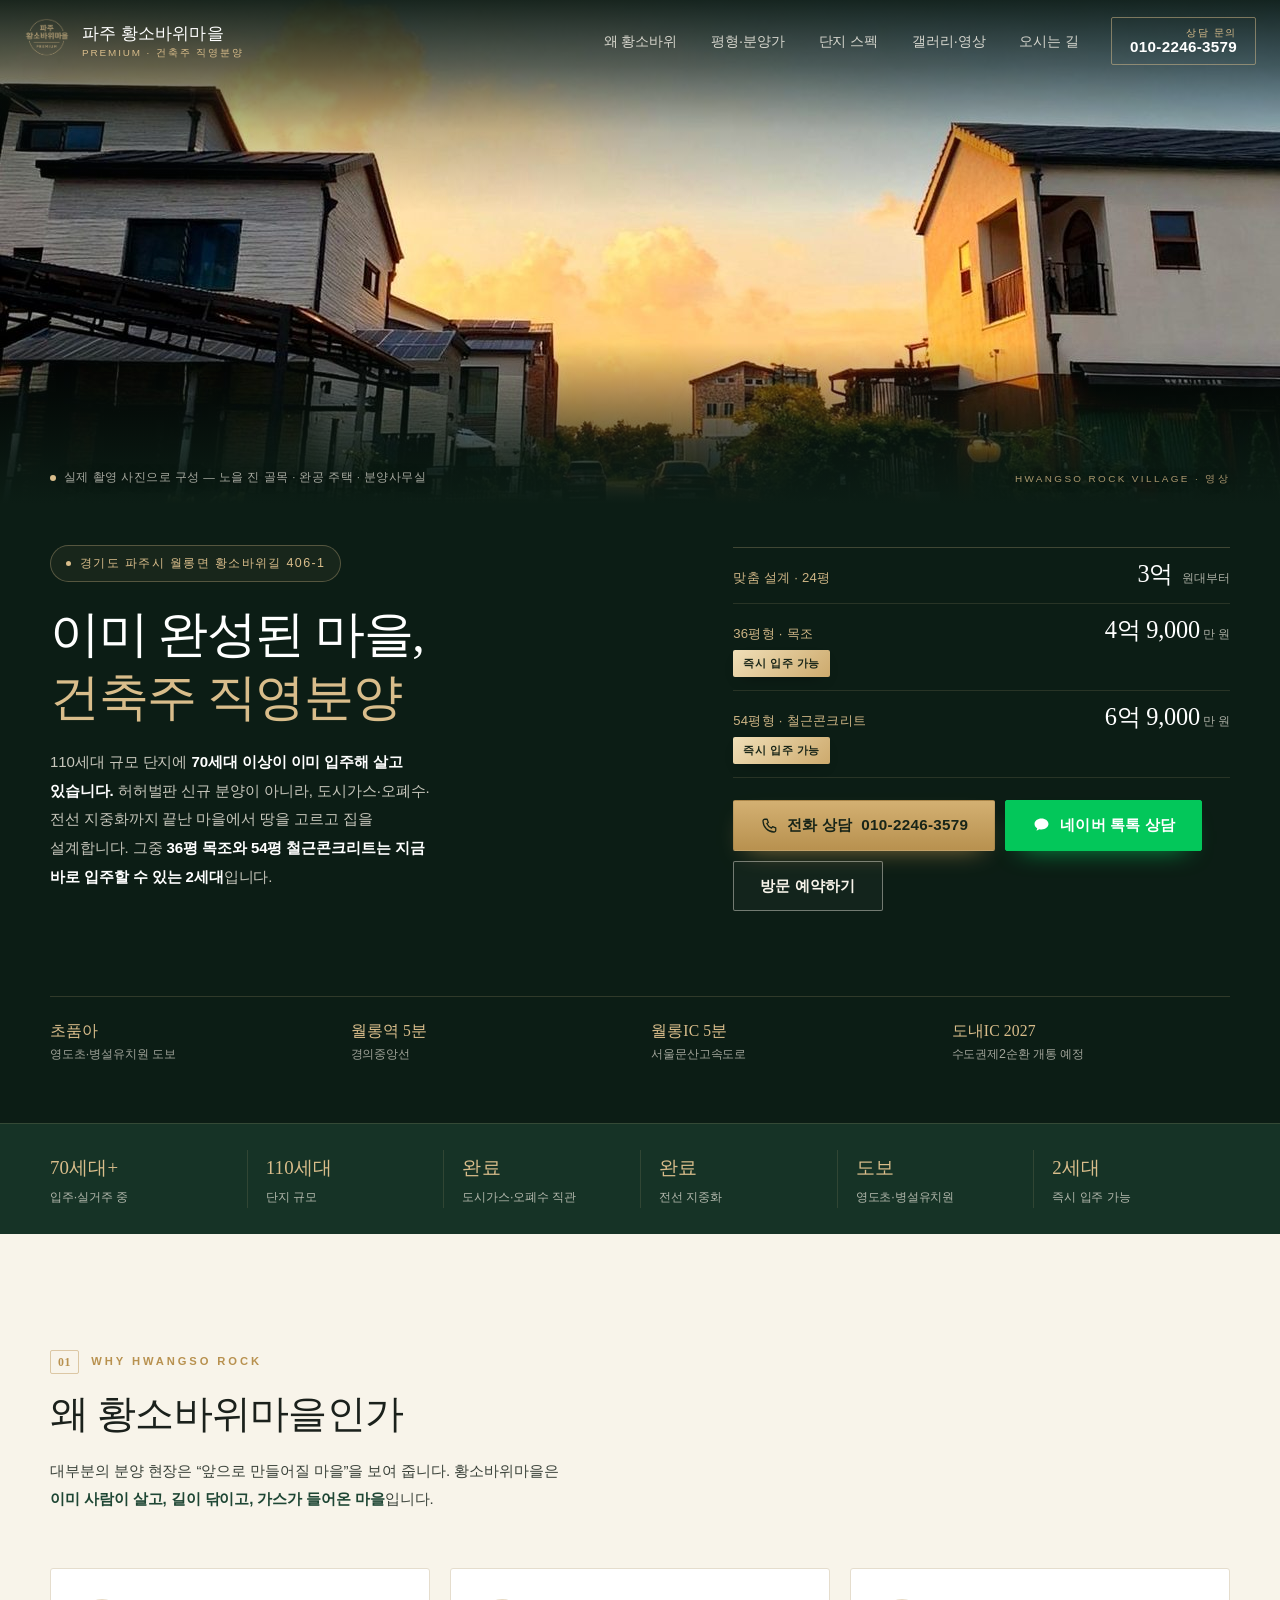
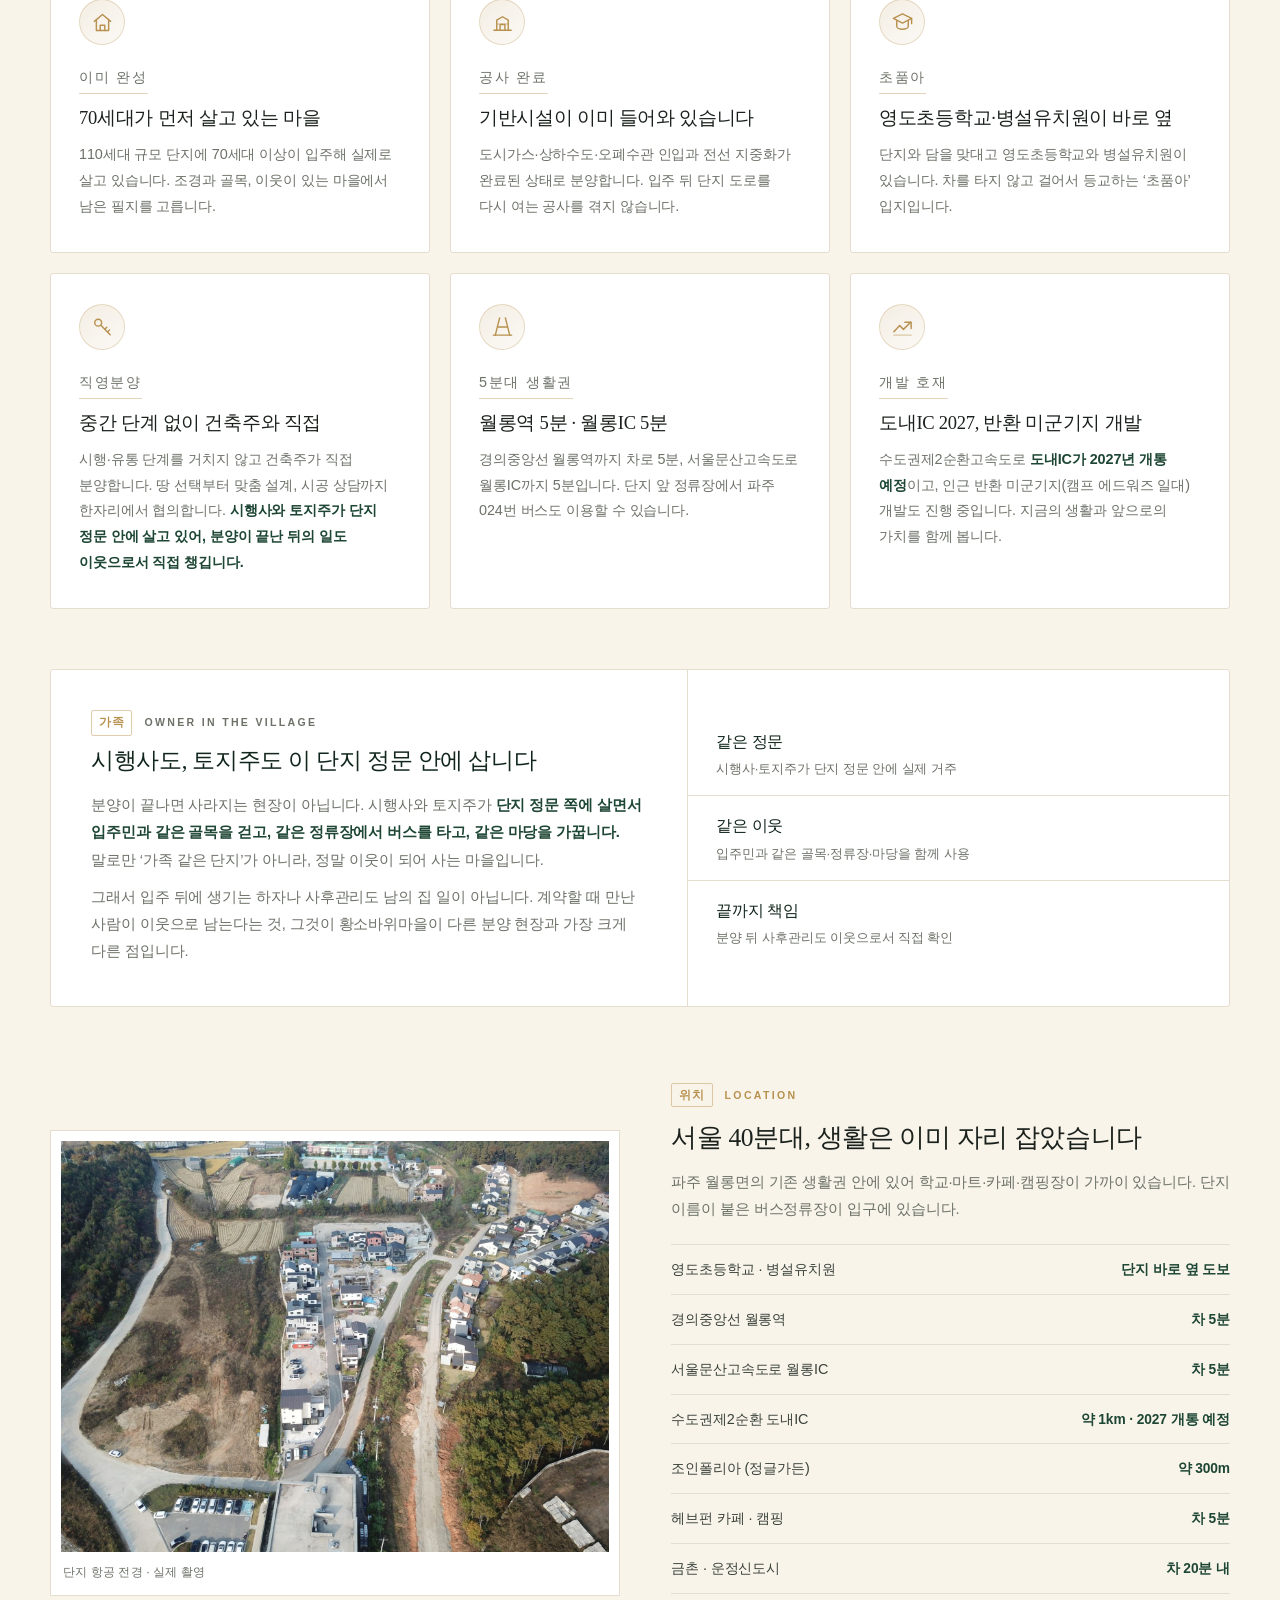
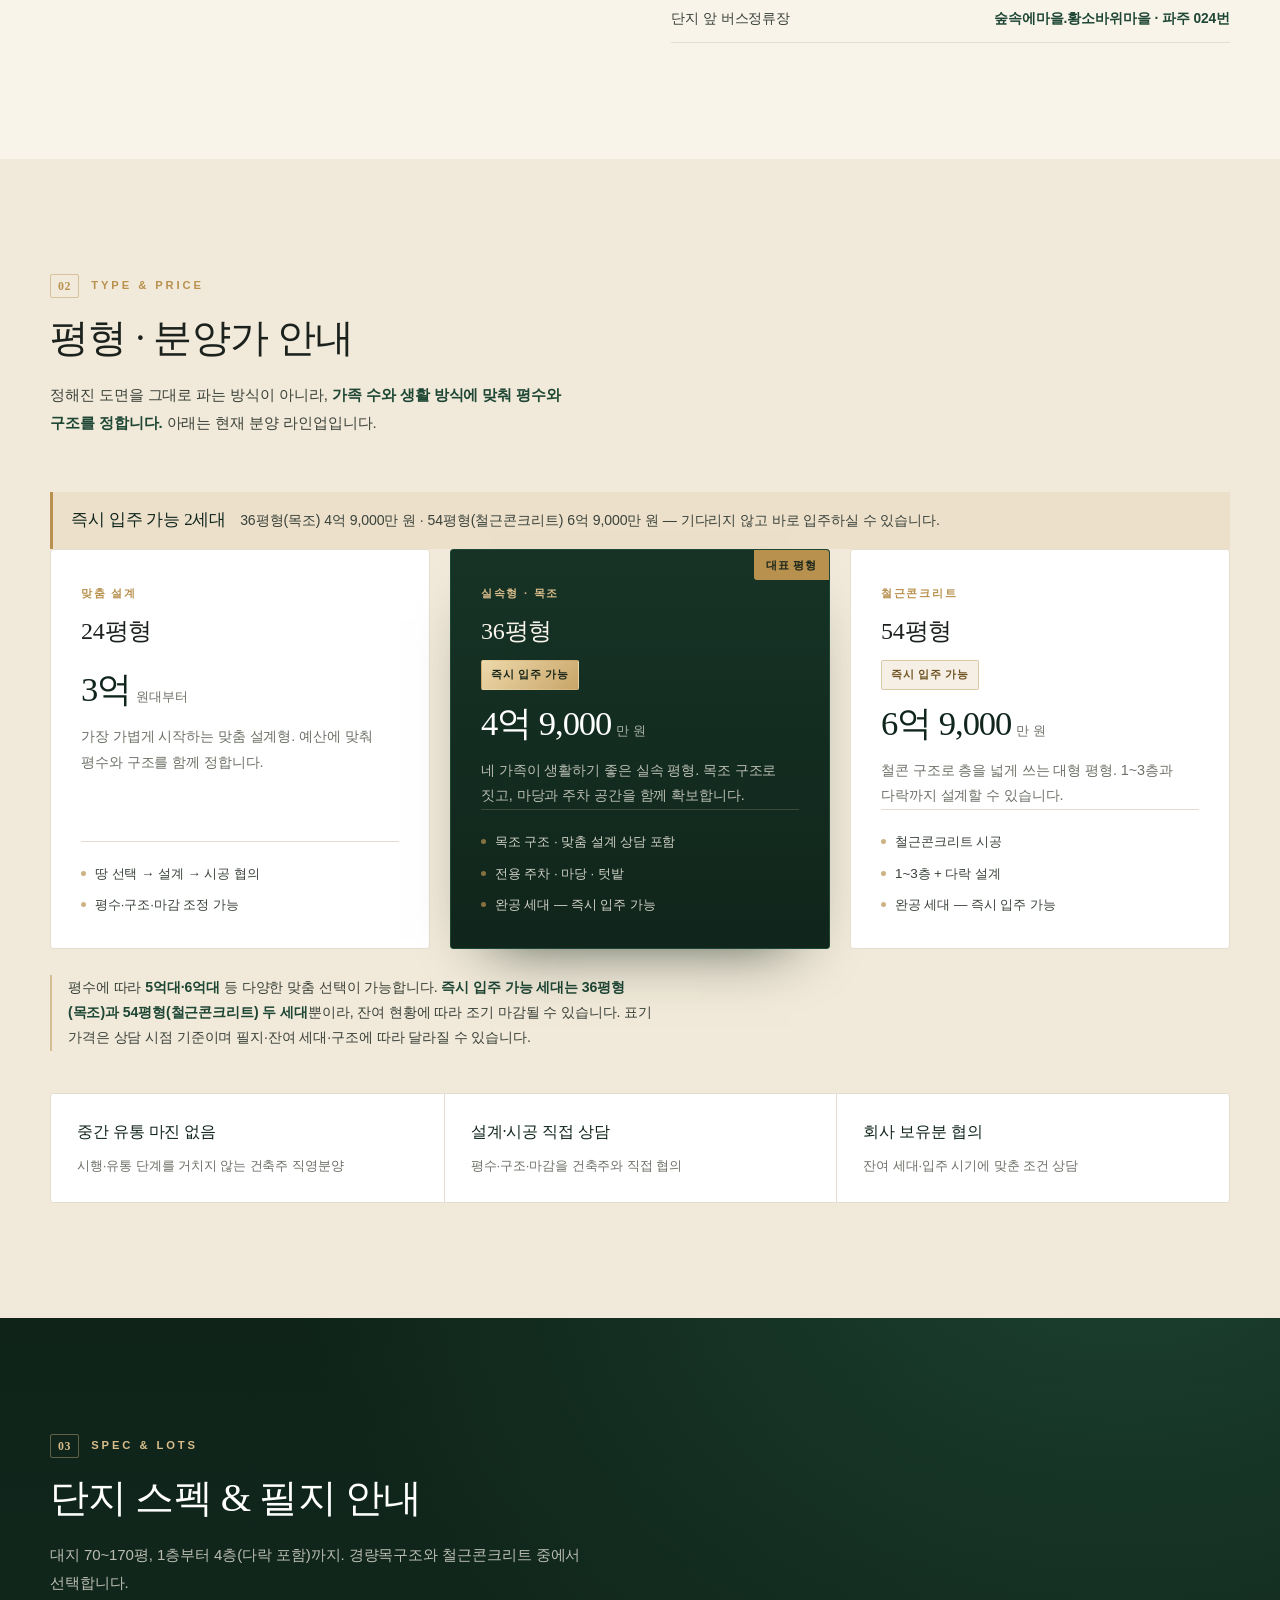
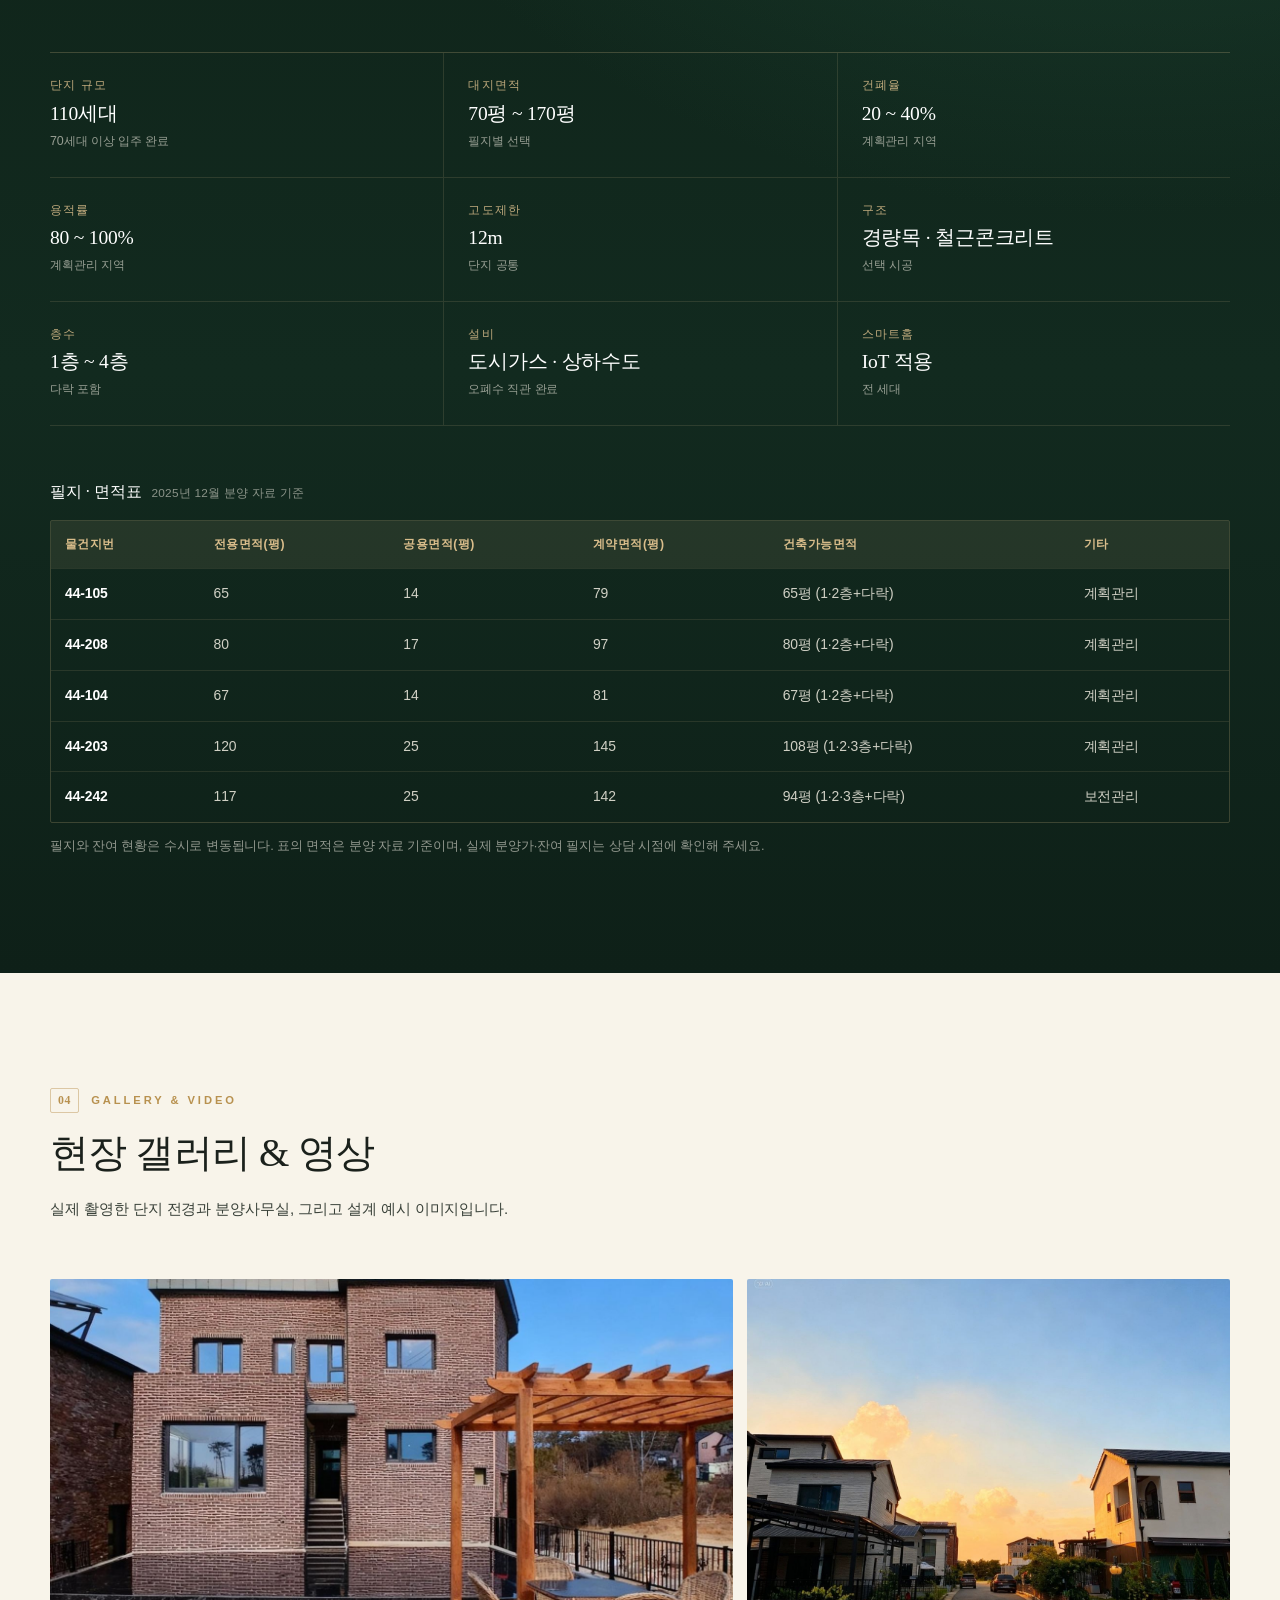
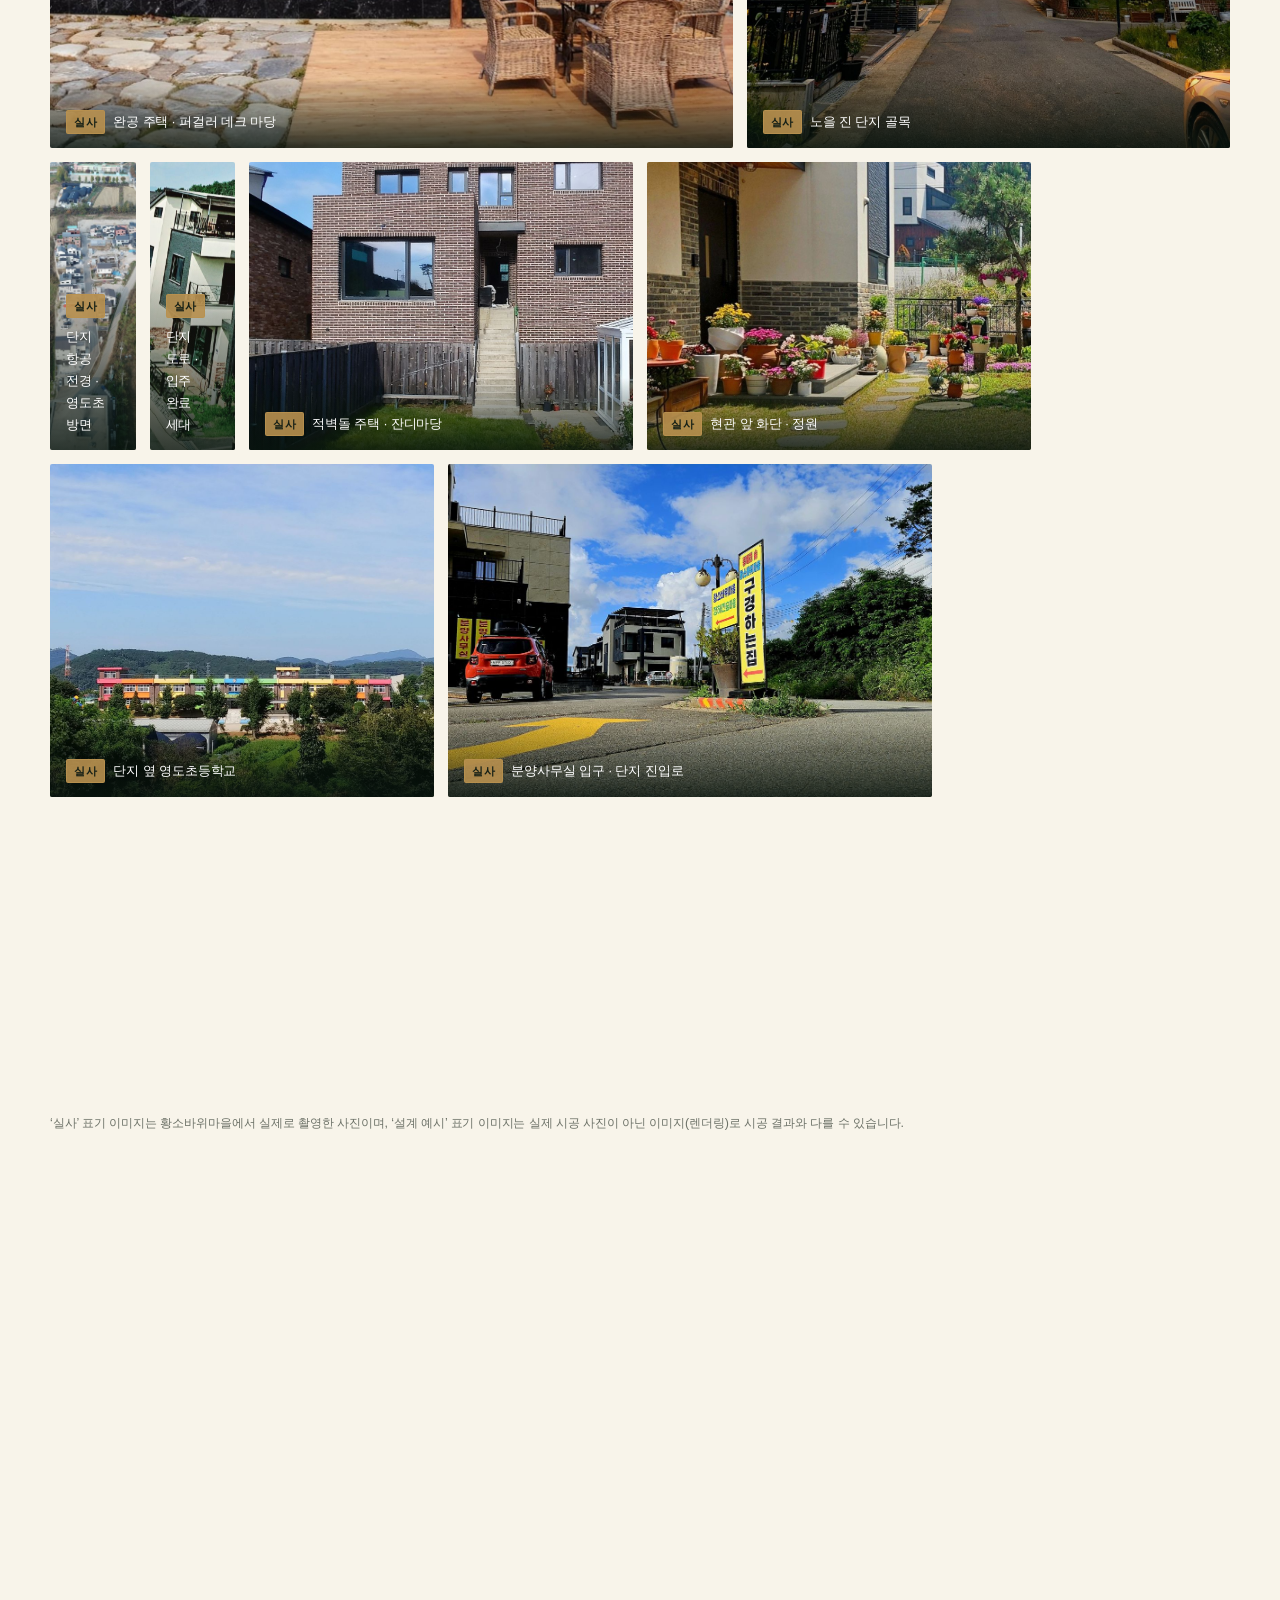
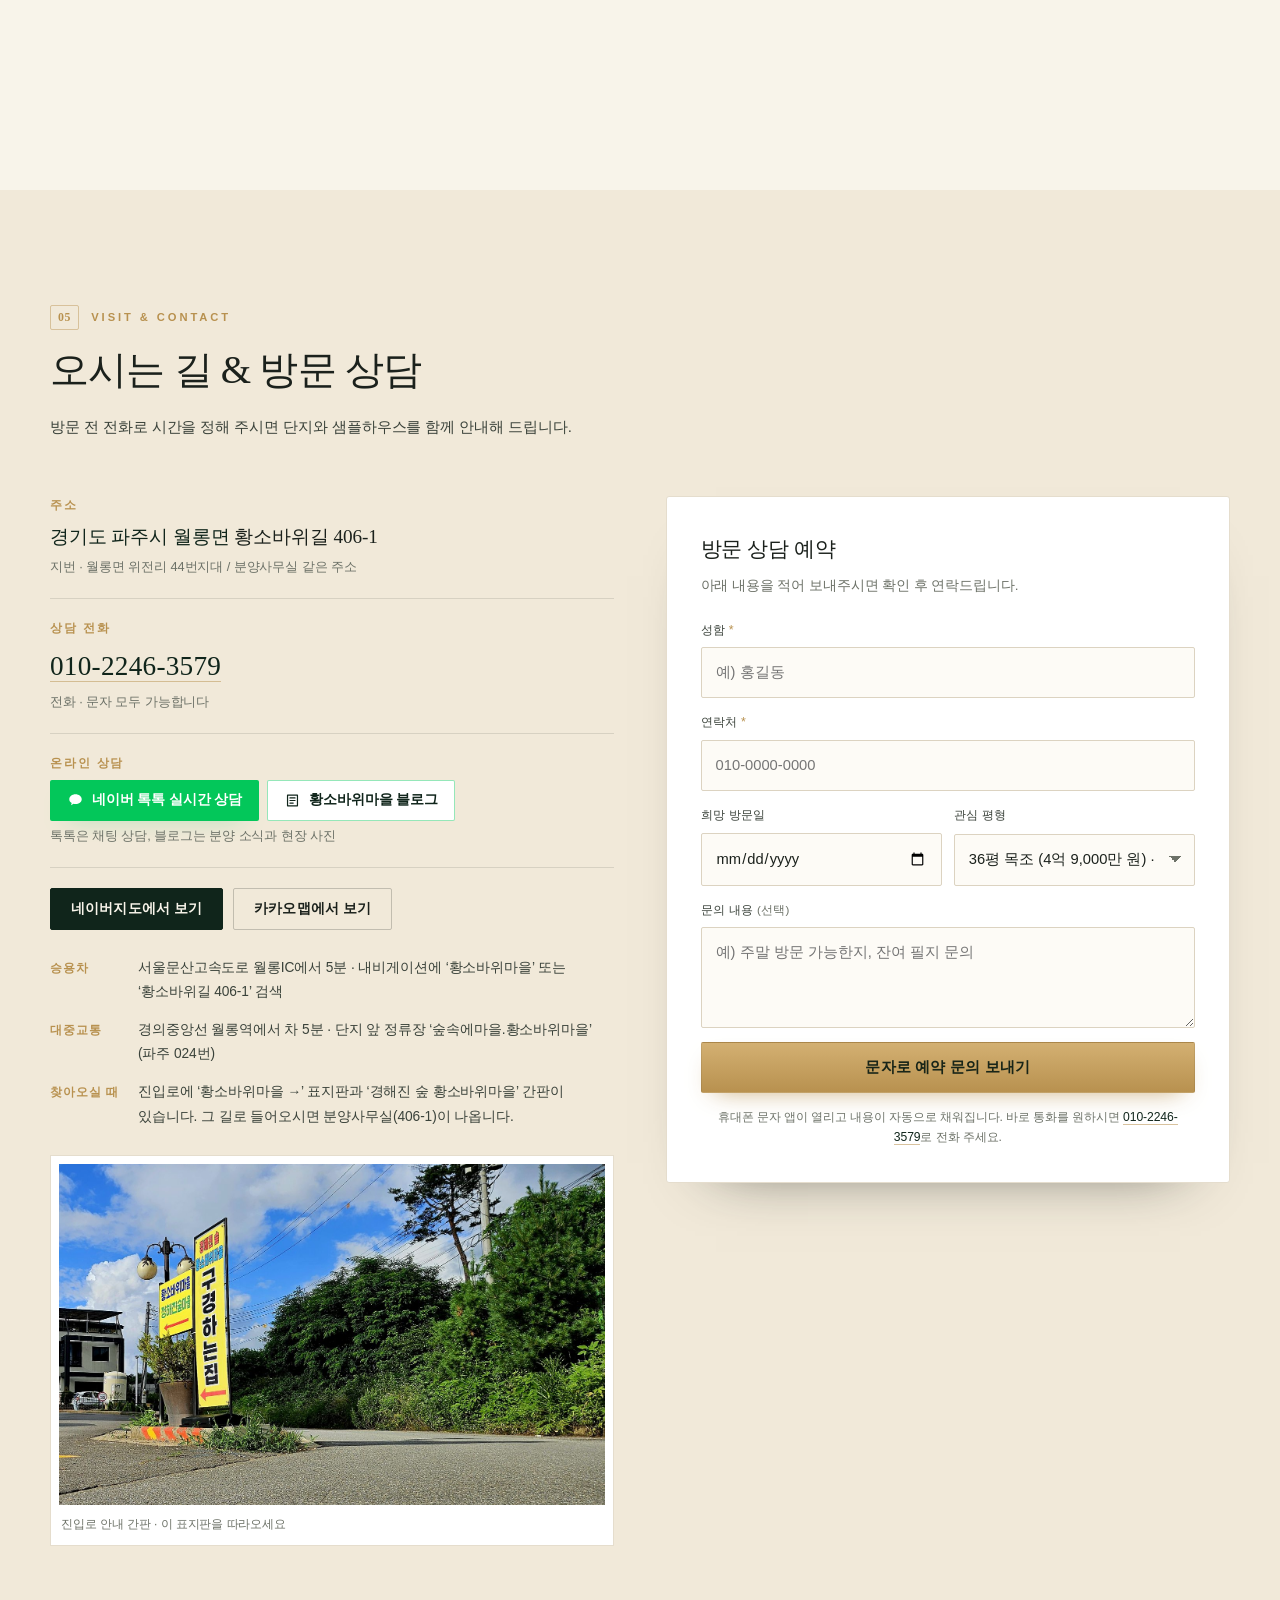
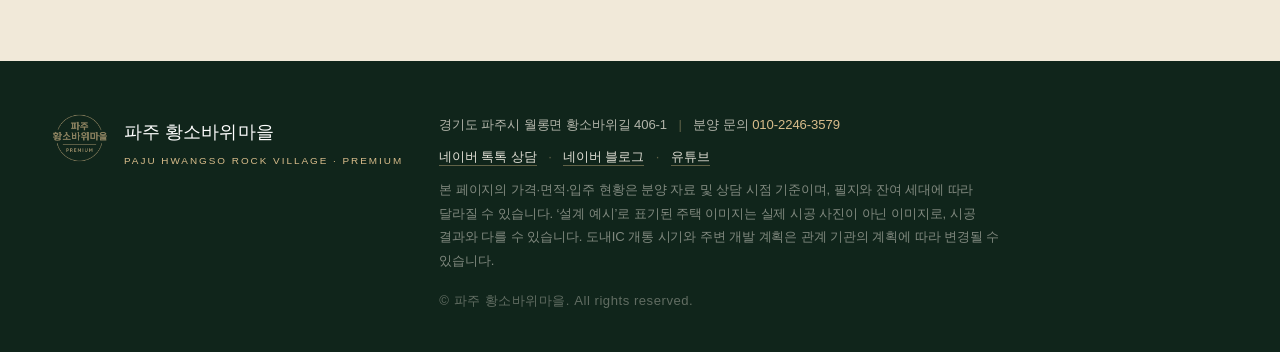
==== commit 97593152: "단지 규모 '약 100세대' → 확정 110세대(본문·메타·OG 8곳), 네이버 톡톡을 황소바위 전용(wt7qmqj)으로 되돌림 5곳, 뭉개진 64px 파비콘 → '황' 엠블럼 세" ====
--- a/index.html
+++ b/index.html
@@ -4,7 +4,7 @@
 <meta charset="utf-8">
 <meta name="viewport" content="width=device-width, initial-scale=1">
 <title>파주 황소바위마을 | 즉시 입주 2세대 · 건축주 직영분양 · 36평 목조 4.9억 · 54평 철콘 6.9억</title>
-<meta name="description" content="경기도 파주시 월롱면 황소바위길 406-1. 약 100세대 규모 단지에 70세대 이상이 이미 입주해 살고 있는 완성된 마을입니다. 도시가스·오폐수 직관·전선 지중화 완료, 영도초등학교·병설유치원 도보 통학, 월롱역 5분. 건축주 직영분양으로 맞춤설계 24평 3억 원대부터, 36평 목조 4억 9,000만 원, 54평 철근콘크리트 6억 9,000만 원 — 36평·54평은 즉시 입주 가능 2세대.">
+<meta name="description" content="경기도 파주시 월롱면 황소바위길 406-1. 110세대 규모 단지에 70세대 이상이 이미 입주해 살고 있는 완성된 마을입니다. 도시가스·오폐수 직관·전선 지중화 완료, 영도초등학교·병설유치원 도보 통학, 월롱역 5분. 건축주 직영분양으로 맞춤설계 24평 3억 원대부터, 36평 목조 4억 9,000만 원, 54평 철근콘크리트 6억 9,000만 원 — 36평·54평은 즉시 입주 가능 2세대.">
 <meta name="theme-color" content="#10251b">
 
 <!-- 카카오톡·SNS 공유용 OG -->
@@ -15,7 +15,7 @@
 <meta property="og:locale" content="ko_KR">
 <meta property="og:site_name" content="파주 황소바위마을">
 <meta property="og:title" content="파주 황소바위마을 · 즉시 입주 2세대 | 건축주 직영분양 · 36평 목조 4.9억 · 54평 철콘 6.9억">
-<meta property="og:description" content="이미 완성된 마을 — 약 100세대 중 70세대 이상 입주·실거주. 시행사·토지주도 단지 정문 안에 살아 진짜 가족 같은 단지. 지금 입주 가능 2세대: 36평 목조 4억 9,000만 / 54평 철콘 6억 9,000만. 24평 맞춤설계 3억대~.">
+<meta property="og:description" content="이미 완성된 마을 — 110세대 중 70세대 이상 입주·실거주. 시행사·토지주도 단지 정문 안에 살아 진짜 가족 같은 단지. 지금 입주 가능 2세대: 36평 목조 4억 9,000만 / 54평 철콘 6억 9,000만. 24평 맞춤설계 3억대~.">
 <meta property="og:url" content="https://pajuhwangso.co.kr/">
 <meta property="og:image" content="https://pajuhwangso.co.kr/assets/og-hwangso.jpg">
 <meta property="og:image:width" content="1200">
@@ -25,7 +25,9 @@
 <meta name="twitter:title" content="파주 황소바위마을 · 즉시 입주 2세대 | 건축주 직영분양 · 36평 목조 4.9억 · 54평 철콘 6.9억">
 <meta name="twitter:description" content="70세대 이상 입주한 완성된 마을. 시행사·토지주도 정문 안에 거주. 즉시 입주 2세대 — 36평 목조 4.9억 / 54평 철콘 6.9억">
 <meta name="twitter:image" content="https://pajuhwangso.co.kr/assets/og-hwangso.jpg">
-<link rel="icon" href="assets/favicon.png" type="image/png">
+<link rel="icon" href="assets/favicon-32.png" sizes="32x32" type="image/png">
+<link rel="icon" href="assets/favicon.png" sizes="64x64" type="image/png">
+<link rel="apple-touch-icon" href="assets/apple-touch-icon.png">
 <link rel="apple-touch-icon" href="assets/emblem.png">
 <link rel="stylesheet" href="assets/style.css?v=20261119c">
 </head>
@@ -98,7 +100,7 @@
       </h1>
 
       <p class="hero-lead">
-        약 100세대 규모 단지에 <strong>70세대 이상이 이미 입주해 살고 있습니다.</strong>
+        110세대 규모 단지에 <strong>70세대 이상이 이미 입주해 살고 있습니다.</strong>
         허허벌판 신규 분양이 아니라, 도시가스·오폐수·전선 지중화까지 끝난 마을에서
         땅을 고르고 집을 설계합니다. 그중 <strong>36평 목조와 54평 철근콘크리트는 지금 바로 입주할 수 있는 2세대</strong>입니다.
       </p>
@@ -127,7 +129,7 @@
           <svg viewBox="0 0 24 24" aria-hidden="true"><path d="M6.5 3h3l1.6 4.2-2 1.5a12 12 0 0 0 6.2 6.2l1.5-2 4.2 1.6v3A2.5 2.5 0 0 1 18.5 20C10.5 19.6 4.4 13.5 4 5.5A2.5 2.5 0 0 1 6.5 3Z"/></svg>
           전화 상담 <b>010-2246-3579</b>
         </a>
-        <a class="btn btn-talk" href="https://talk.naver.com/ct/wfuyhez" target="_blank" rel="noopener">
+        <a class="btn btn-talk" href="https://talk.naver.com/ct/wt7qmqj" target="_blank" rel="noopener">
           <svg class="ico-talk" viewBox="0 0 24 24" aria-hidden="true"><path d="M12 3.2c-4.9 0-8.8 3.1-8.8 6.9 0 2.2 1.3 4.2 3.4 5.4l-.9 3.2 3.6-2a10 10 0 0 0 2.7.3c4.9 0 8.8-3.1 8.8-6.9S16.9 3.2 12 3.2Z"/></svg>
           네이버 톡톡 상담
         </a>
@@ -149,7 +151,7 @@
 <section class="strip" aria-label="단지 요약">
   <div class="wrap strip-inner">
     <div><b>70세대+</b><span>입주·실거주 중</span></div>
-    <div><b>약 100세대</b><span>단지 규모</span></div>
+    <div><b>110세대</b><span>단지 규모</span></div>
     <div><b>완료</b><span>도시가스·오폐수 직관</span></div>
     <div><b>완료</b><span>전선 지중화</span></div>
     <div><b>도보</b><span>영도초·병설유치원</span></div>
@@ -176,7 +178,7 @@
         </span>
         <p class="card-badge">이미 완성</p>
         <h3>70세대가 먼저 살고 있는 마을</h3>
-        <p>약 100세대 규모 단지에 70세대 이상이 입주해 실제로 살고 있습니다. 조경과 골목, 이웃이 있는 마을에서 남은 필지를 고릅니다.</p>
+        <p>110세대 규모 단지에 70세대 이상이 입주해 실제로 살고 있습니다. 조경과 골목, 이웃이 있는 마을에서 남은 필지를 고릅니다.</p>
       </article>
 
       <article class="card reveal">
@@ -362,7 +364,7 @@
     </div>
 
     <div class="spec-grid">
-      <div class="spec-item"><span>단지 규모</span><b>약 100세대</b><em>70세대 이상 입주 완료</em></div>
+      <div class="spec-item"><span>단지 규모</span><b>110세대</b><em>70세대 이상 입주 완료</em></div>
       <div class="spec-item"><span>대지면적</span><b>70평 ~ 170평</b><em>필지별 선택</em></div>
       <div class="spec-item"><span>건폐율</span><b>20 ~ 40%</b><em>계획관리 지역</em></div>
       <div class="spec-item"><span>용적률</span><b>80 ~ 100%</b><em>계획관리 지역</em></div>
@@ -504,7 +506,7 @@
         </div>
 
         <div class="sns-cards">
-          <a class="sns-card is-talk" href="https://talk.naver.com/ct/wfuyhez" target="_blank" rel="noopener">
+          <a class="sns-card is-talk" href="https://talk.naver.com/ct/wt7qmqj" target="_blank" rel="noopener">
             <span class="sns-ico" aria-hidden="true">
               <svg viewBox="0 0 24 24"><path d="M12 3.2c-4.9 0-8.8 3.1-8.8 6.9 0 2.2 1.3 4.2 3.4 5.4l-.9 3.2 3.6-2a10 10 0 0 0 2.7.3c4.9 0 8.8-3.1 8.8-6.9S16.9 3.2 12 3.2Z"/></svg>
             </span>
@@ -555,7 +557,7 @@
         <div class="info-block">
           <p class="info-label">온라인 상담</p>
           <div class="visit-contact">
-            <a class="v-contact is-talk" href="https://talk.naver.com/ct/wfuyhez" target="_blank" rel="noopener">
+            <a class="v-contact is-talk" href="https://talk.naver.com/ct/wt7qmqj" target="_blank" rel="noopener">
               <svg viewBox="0 0 24 24" aria-hidden="true"><path d="M12 3.2c-4.9 0-8.8 3.1-8.8 6.9 0 2.2 1.3 4.2 3.4 5.4l-.9 3.2 3.6-2a10 10 0 0 0 2.7.3c4.9 0 8.8-3.1 8.8-6.9S16.9 3.2 12 3.2Z"/></svg>
               네이버 톡톡 실시간 상담
             </a>
@@ -659,7 +661,7 @@
     <div class="foot-meta">
       <p>경기도 파주시 월롱면 황소바위길 406-1 <span class="bar">|</span> 분양 문의 <a href="tel:+821022463579">010-2246-3579</a></p>
       <p class="foot-links">
-        <a href="https://talk.naver.com/ct/wfuyhez" target="_blank" rel="noopener">네이버 톡톡 상담</a>
+        <a href="https://talk.naver.com/ct/wt7qmqj" target="_blank" rel="noopener">네이버 톡톡 상담</a>
         <span class="bar">·</span>
         <a href="https://blog.naver.com/hwangsobawi" target="_blank" rel="noopener">네이버 블로그</a>
         <span class="bar">·</span>
@@ -685,7 +687,7 @@
     <svg viewBox="0 0 24 24" aria-hidden="true"><path d="M4 5h16v11H8.5L4 20V5Z"/></svg>
     <span>문자</span>
   </a>
-  <a class="mbar-btn is-talk" href="https://talk.naver.com/ct/wfuyhez" target="_blank" rel="noopener">
+  <a class="mbar-btn is-talk" href="https://talk.naver.com/ct/wt7qmqj" target="_blank" rel="noopener">
     <svg viewBox="0 0 24 24" aria-hidden="true"><path d="M12 3.2c-4.9 0-8.8 3.1-8.8 6.9 0 2.2 1.3 4.2 3.4 5.4l-.9 3.2 3.6-2a10 10 0 0 0 2.7.3c4.9 0 8.8-3.1 8.8-6.9S16.9 3.2 12 3.2Z"/></svg>
     <span>톡톡</span>
   </a>
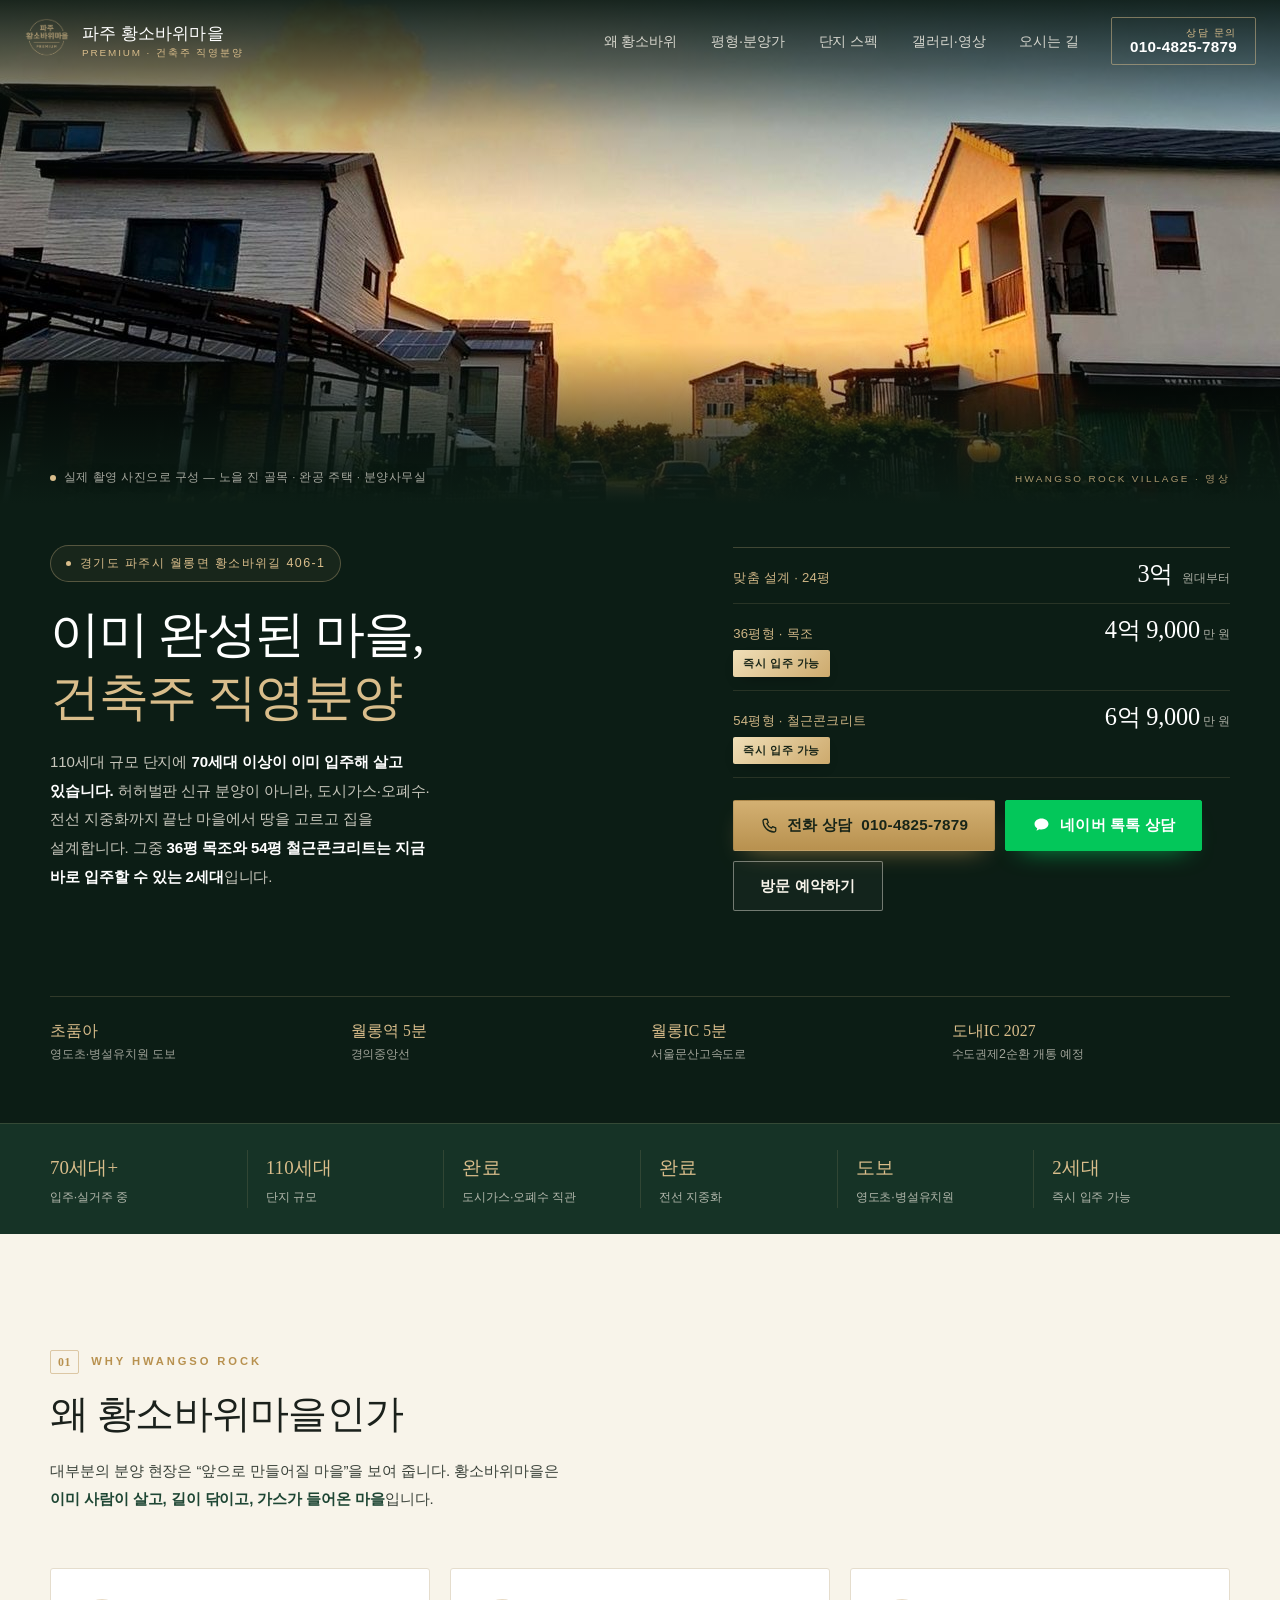
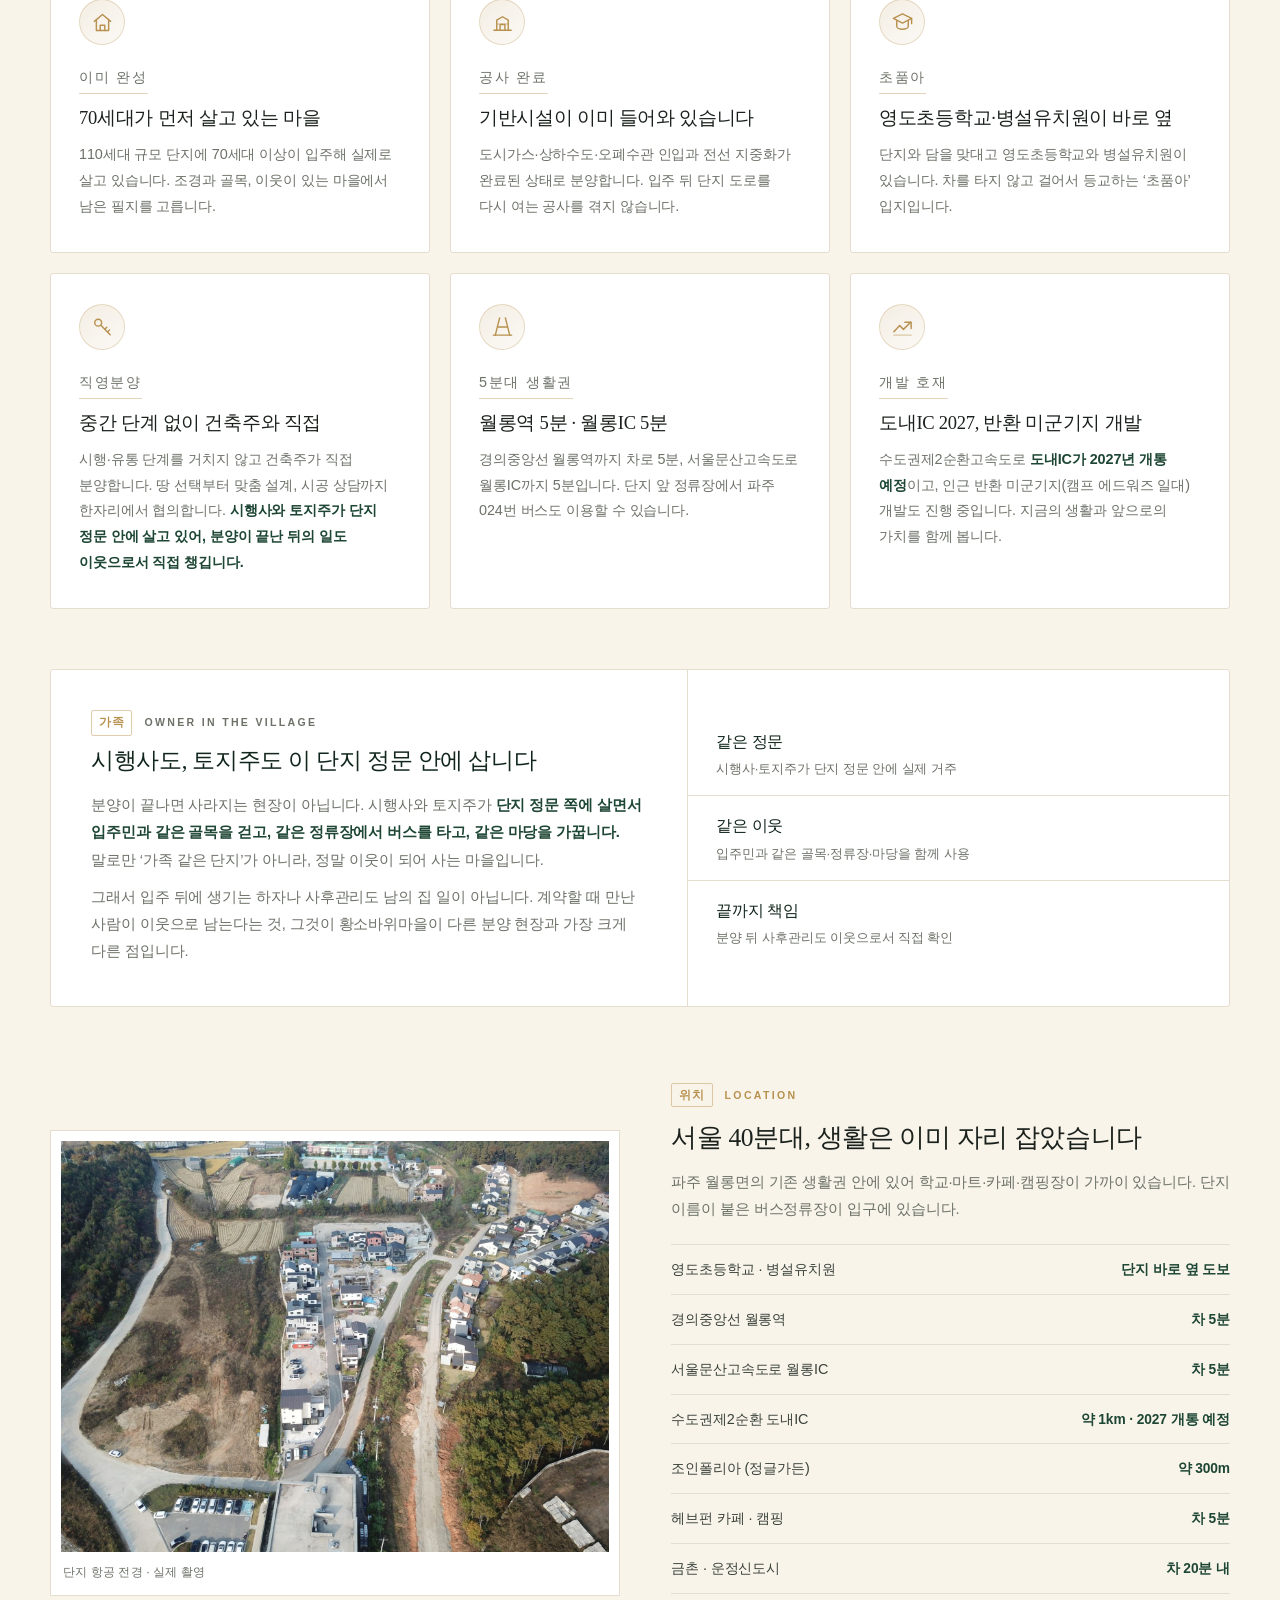
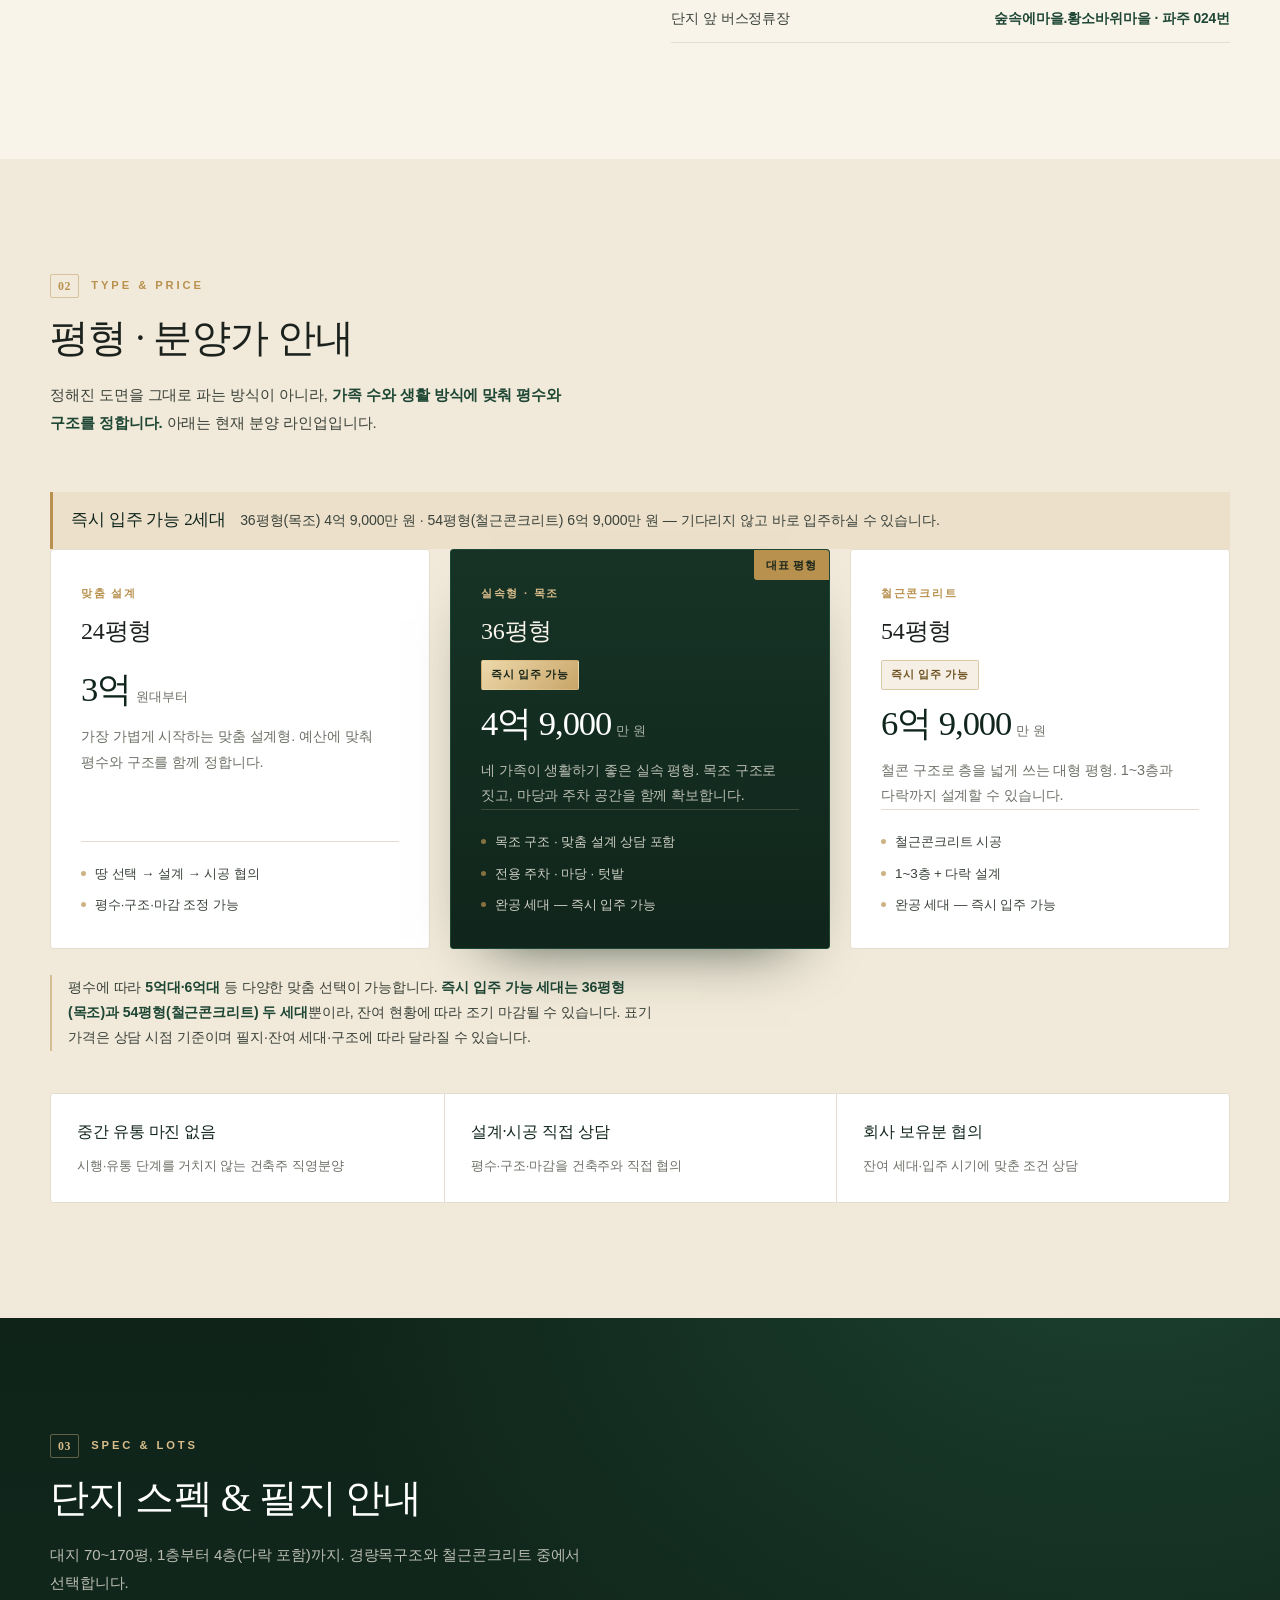
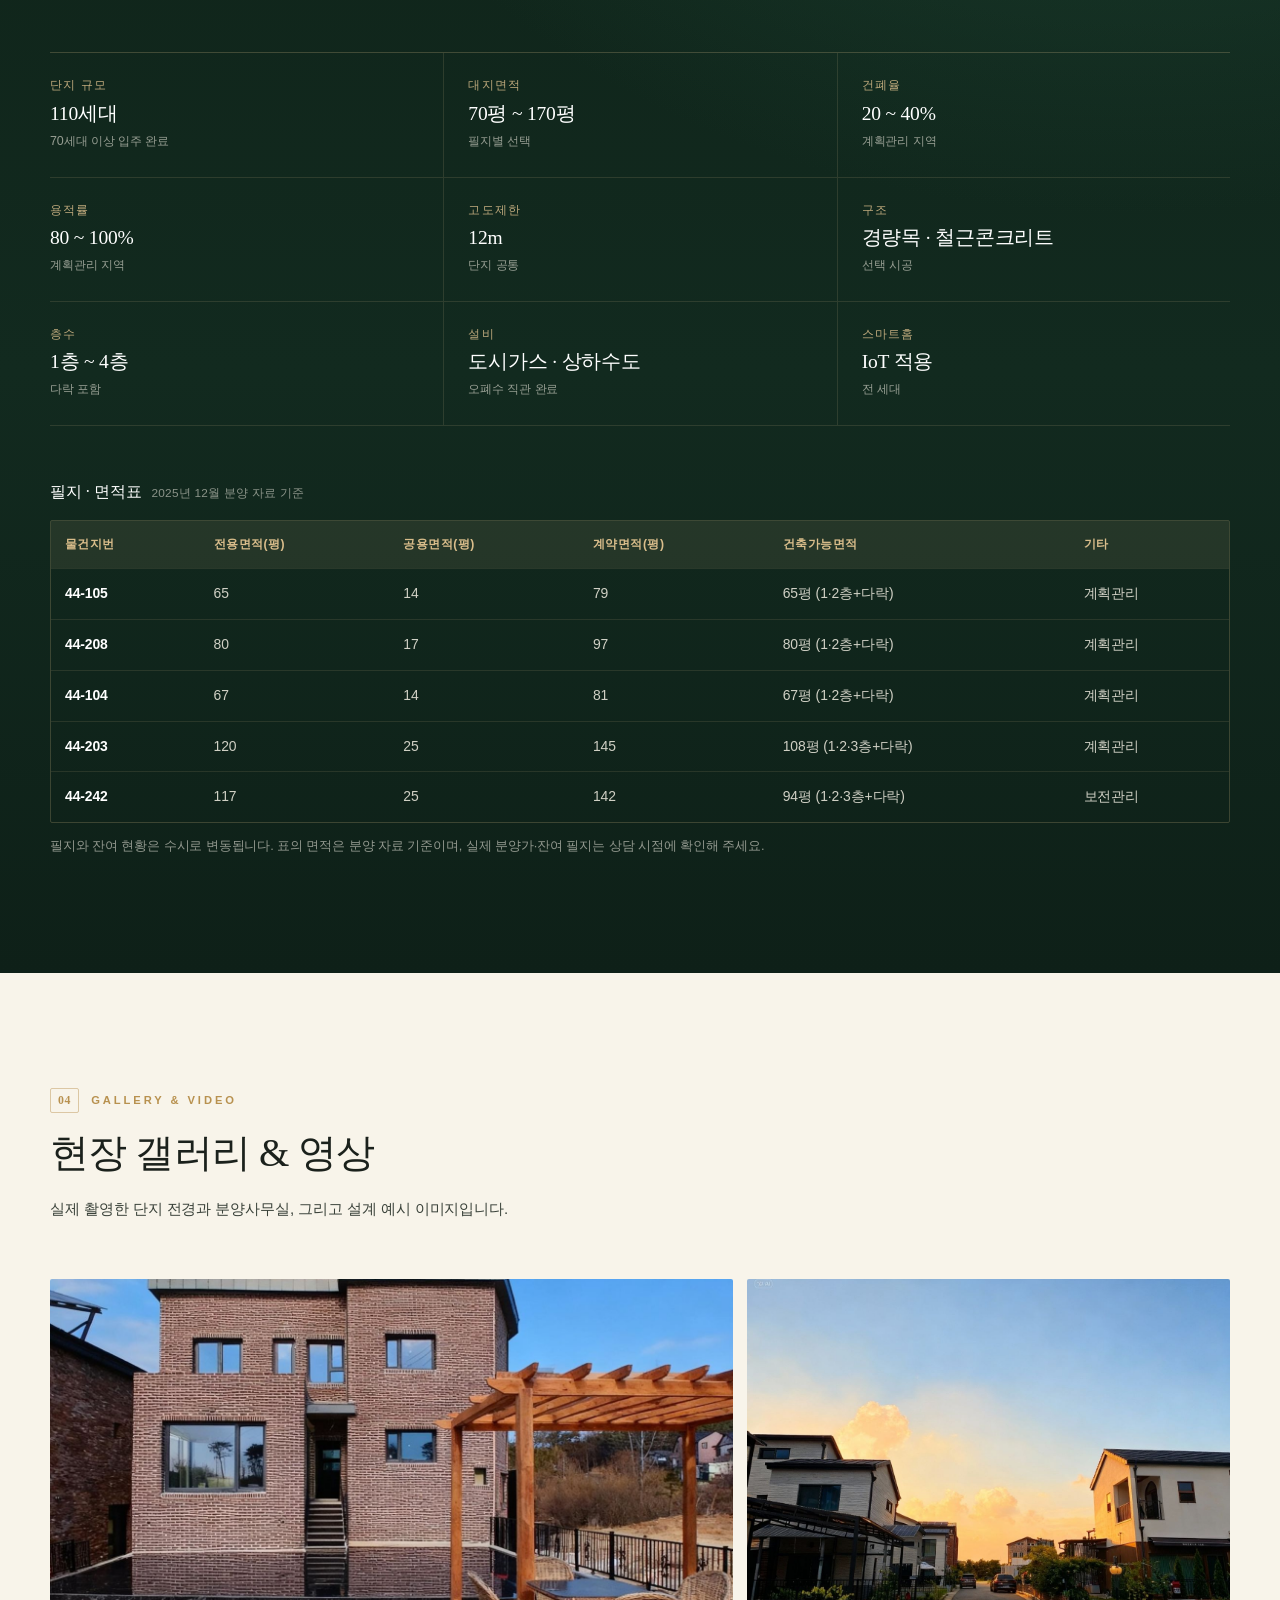
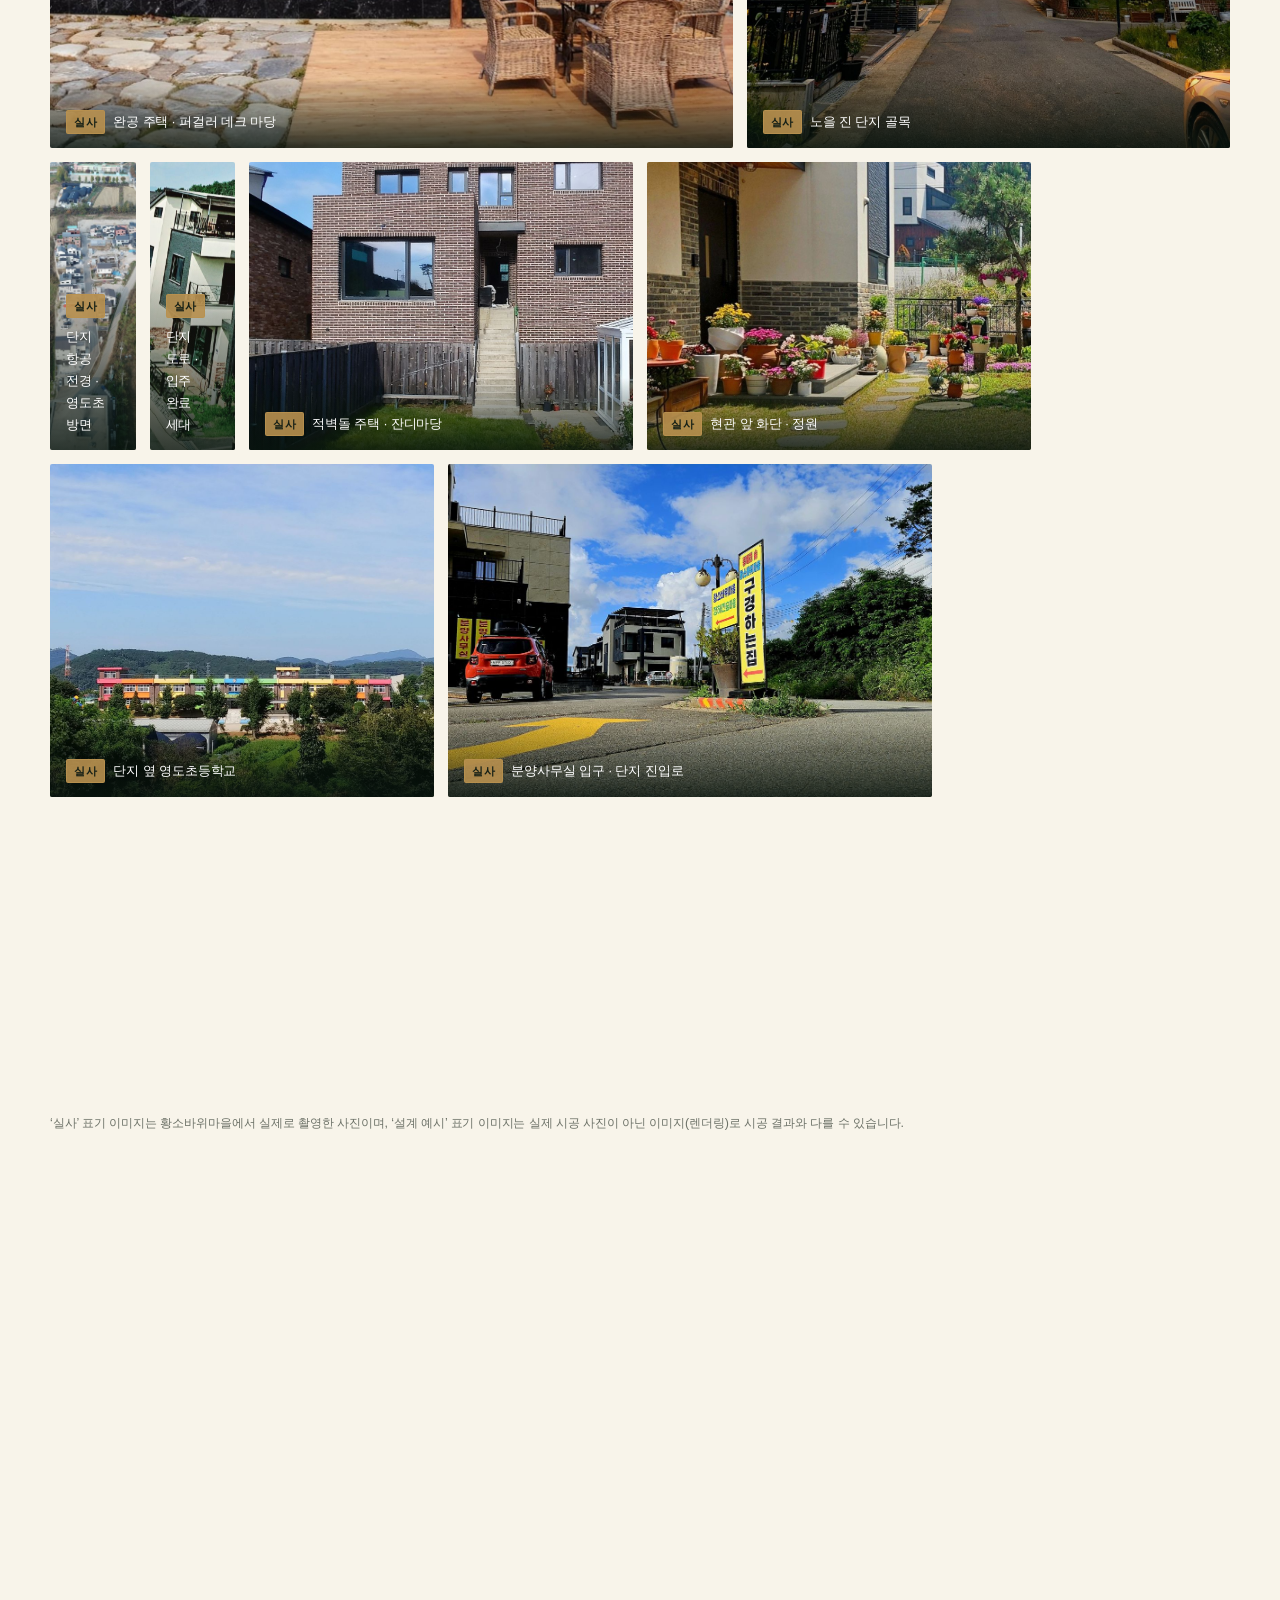
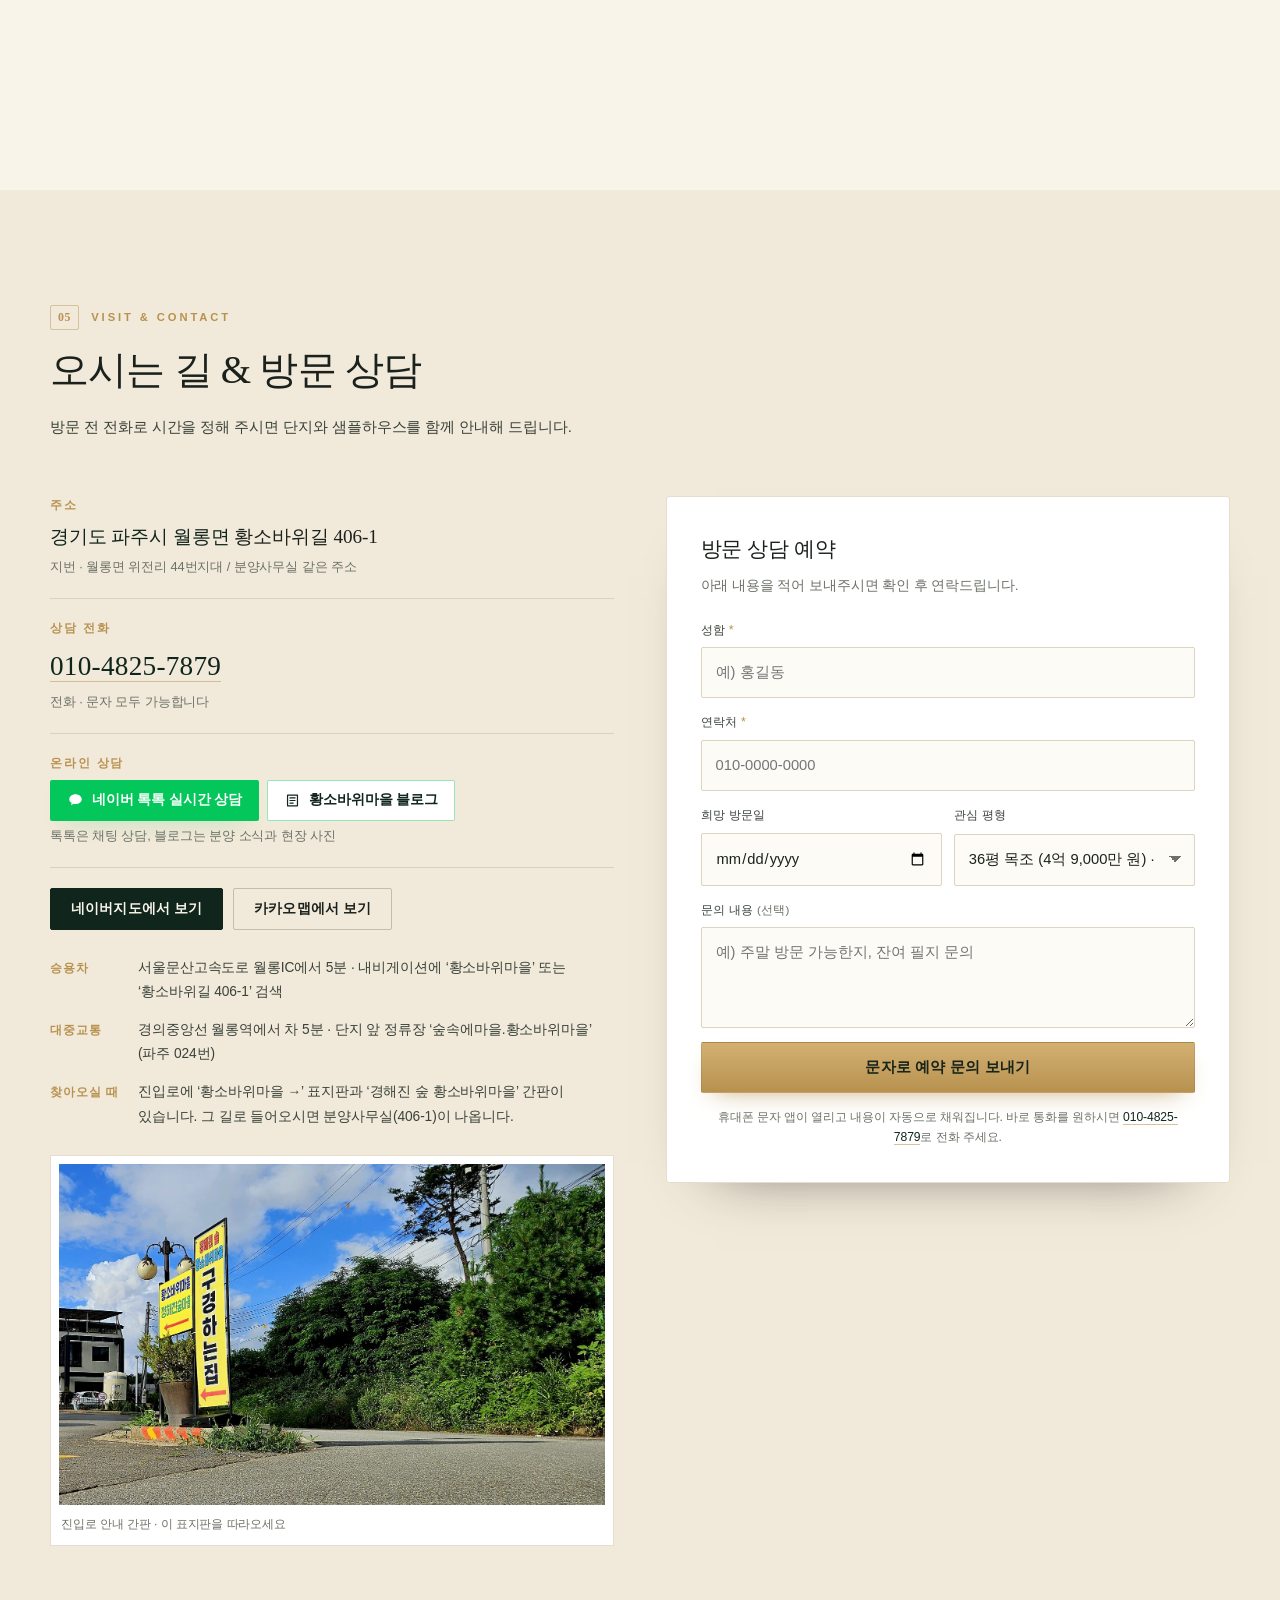
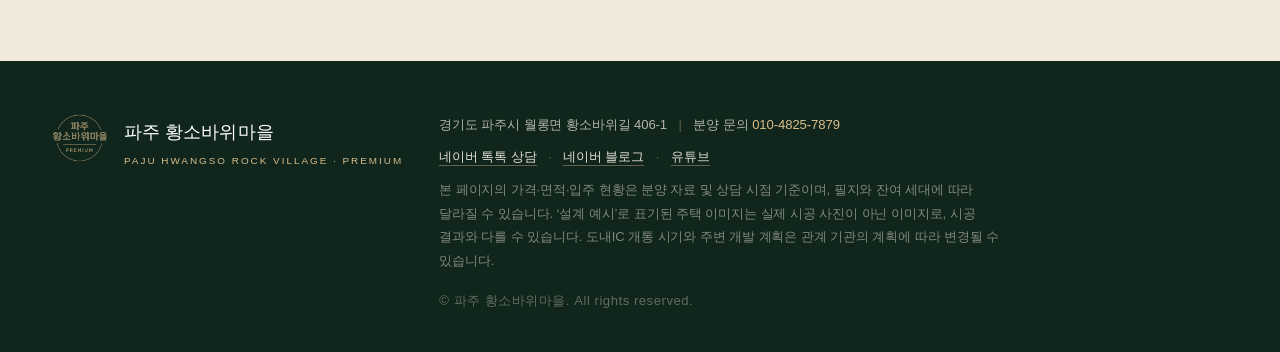
==== commit e841a40d: "상담 전화번호 대표번호 010-4825-7879로 통일 (기존 010-2246-3579 → tel/sms 링크·표시 텍스트 10곳, main.js PHONE, README)" ====
--- a/index.html
+++ b/index.html
@@ -2,6 +2,14 @@
 <html lang="ko">
 <head>
 <meta charset="utf-8">
+<!-- Google Analytics 4 (gtag.js) -->
+<script async src="https://www.googletagmanager.com/gtag/js?id=G-3TPVCR0GJM"></script>
+<script>
+  window.dataLayer = window.dataLayer || [];
+  function gtag(){dataLayer.push(arguments);}
+  gtag('js', new Date());
+  gtag('config', 'G-3TPVCR0GJM');
+</script>
 <meta name="viewport" content="width=device-width, initial-scale=1">
 <title>파주 황소바위마을 | 즉시 입주 2세대 · 건축주 직영분양 · 36평 목조 4.9억 · 54평 철콘 6.9억</title>
 <meta name="description" content="경기도 파주시 월롱면 황소바위길 406-1. 110세대 규모 단지에 70세대 이상이 이미 입주해 살고 있는 완성된 마을입니다. 도시가스·오폐수 직관·전선 지중화 완료, 영도초등학교·병설유치원 도보 통학, 월롱역 5분. 건축주 직영분양으로 맞춤설계 24평 3억 원대부터, 36평 목조 4억 9,000만 원, 54평 철근콘크리트 6억 9,000만 원 — 36평·54평은 즉시 입주 가능 2세대.">
@@ -28,7 +36,6 @@
 <link rel="icon" href="assets/favicon-32.png" sizes="32x32" type="image/png">
 <link rel="icon" href="assets/favicon.png" sizes="64x64" type="image/png">
 <link rel="apple-touch-icon" href="assets/apple-touch-icon.png">
-<link rel="apple-touch-icon" href="assets/emblem.png">
 <link rel="stylesheet" href="assets/style.css?v=20261119c">
 </head>
 <body>
@@ -52,9 +59,9 @@
       <a href="#spec">단지 스펙</a>
       <a href="#gallery">갤러리·영상</a>
       <a href="#visit">오시는 길</a>
-      <a class="nav-call" href="tel:+821022463579">
+      <a class="nav-call" href="tel:+821048257879">
         <span>상담 문의</span>
-        <strong>010-2246-3579</strong>
+        <strong>010-4825-7879</strong>
       </a>
     </nav>
 
@@ -125,9 +132,9 @@
       </ul>
 
       <div class="hero-cta">
-        <a class="btn btn-gold" href="tel:+821022463579">
+        <a class="btn btn-gold" href="tel:+821048257879">
           <svg viewBox="0 0 24 24" aria-hidden="true"><path d="M6.5 3h3l1.6 4.2-2 1.5a12 12 0 0 0 6.2 6.2l1.5-2 4.2 1.6v3A2.5 2.5 0 0 1 18.5 20C10.5 19.6 4.4 13.5 4 5.5A2.5 2.5 0 0 1 6.5 3Z"/></svg>
-          전화 상담 <b>010-2246-3579</b>
+          전화 상담 <b>010-4825-7879</b>
         </a>
         <a class="btn btn-talk" href="https://talk.naver.com/ct/wt7qmqj" target="_blank" rel="noopener">
           <svg class="ico-talk" viewBox="0 0 24 24" aria-hidden="true"><path d="M12 3.2c-4.9 0-8.8 3.1-8.8 6.9 0 2.2 1.3 4.2 3.4 5.4l-.9 3.2 3.6-2a10 10 0 0 0 2.7.3c4.9 0 8.8-3.1 8.8-6.9S16.9 3.2 12 3.2Z"/></svg>
@@ -550,7 +557,7 @@
 
         <div class="info-block">
           <p class="info-label">상담 전화</p>
-          <p class="info-value phone"><a href="tel:+821022463579">010-2246-3579</a></p>
+          <p class="info-value phone"><a href="tel:+821048257879">010-4825-7879</a></p>
           <p class="info-sub">전화 · 문자 모두 가능합니다</p>
         </div>
 
@@ -627,7 +634,7 @@
           <button class="btn btn-gold btn-block" type="submit">문자로 예약 문의 보내기</button>
           <p class="form-help">
             휴대폰 문자 앱이 열리고 내용이 자동으로 채워집니다.
-            바로 통화를 원하시면 <a href="tel:+821022463579">010-2246-3579</a>로 전화 주세요.
+            바로 통화를 원하시면 <a href="tel:+821048257879">010-4825-7879</a>로 전화 주세요.
           </p>
         </form>
 
@@ -635,7 +642,7 @@
           <p class="done-title">보낼 내용을 확인해 주세요</p>
           <pre class="done-body" id="doneBody"></pre>
           <div class="done-actions">
-            <a class="btn btn-gold" id="smsLink" href="sms:+821022463579">문자 앱 열기</a>
+            <a class="btn btn-gold" id="smsLink" href="sms:+821048257879">문자 앱 열기</a>
             <button class="btn btn-ghost" type="button" id="copyBtn">내용 복사</button>
           </div>
           <button class="link-btn" type="button" id="editBtn">내용 수정하기</button>
@@ -659,7 +666,7 @@
     </div>
 
     <div class="foot-meta">
-      <p>경기도 파주시 월롱면 황소바위길 406-1 <span class="bar">|</span> 분양 문의 <a href="tel:+821022463579">010-2246-3579</a></p>
+      <p>경기도 파주시 월롱면 황소바위길 406-1 <span class="bar">|</span> 분양 문의 <a href="tel:+821048257879">010-4825-7879</a></p>
       <p class="foot-links">
         <a href="https://talk.naver.com/ct/wt7qmqj" target="_blank" rel="noopener">네이버 톡톡 상담</a>
         <span class="bar">·</span>
@@ -679,11 +686,11 @@
 
 <!-- 모바일 하단 고정 CTA -->
 <div class="mbar" aria-label="빠른 상담">
-  <a class="mbar-btn" href="tel:+821022463579">
+  <a class="mbar-btn" href="tel:+821048257879">
     <svg viewBox="0 0 24 24" aria-hidden="true"><path d="M6.5 3h3l1.6 4.2-2 1.5a12 12 0 0 0 6.2 6.2l1.5-2 4.2 1.6v3A2.5 2.5 0 0 1 18.5 20C10.5 19.6 4.4 13.5 4 5.5A2.5 2.5 0 0 1 6.5 3Z"/></svg>
     <span>전화</span>
   </a>
-  <a class="mbar-btn" href="sms:+821022463579">
+  <a class="mbar-btn" href="sms:+821048257879">
     <svg viewBox="0 0 24 24" aria-hidden="true"><path d="M4 5h16v11H8.5L4 20V5Z"/></svg>
     <span>문자</span>
   </a>
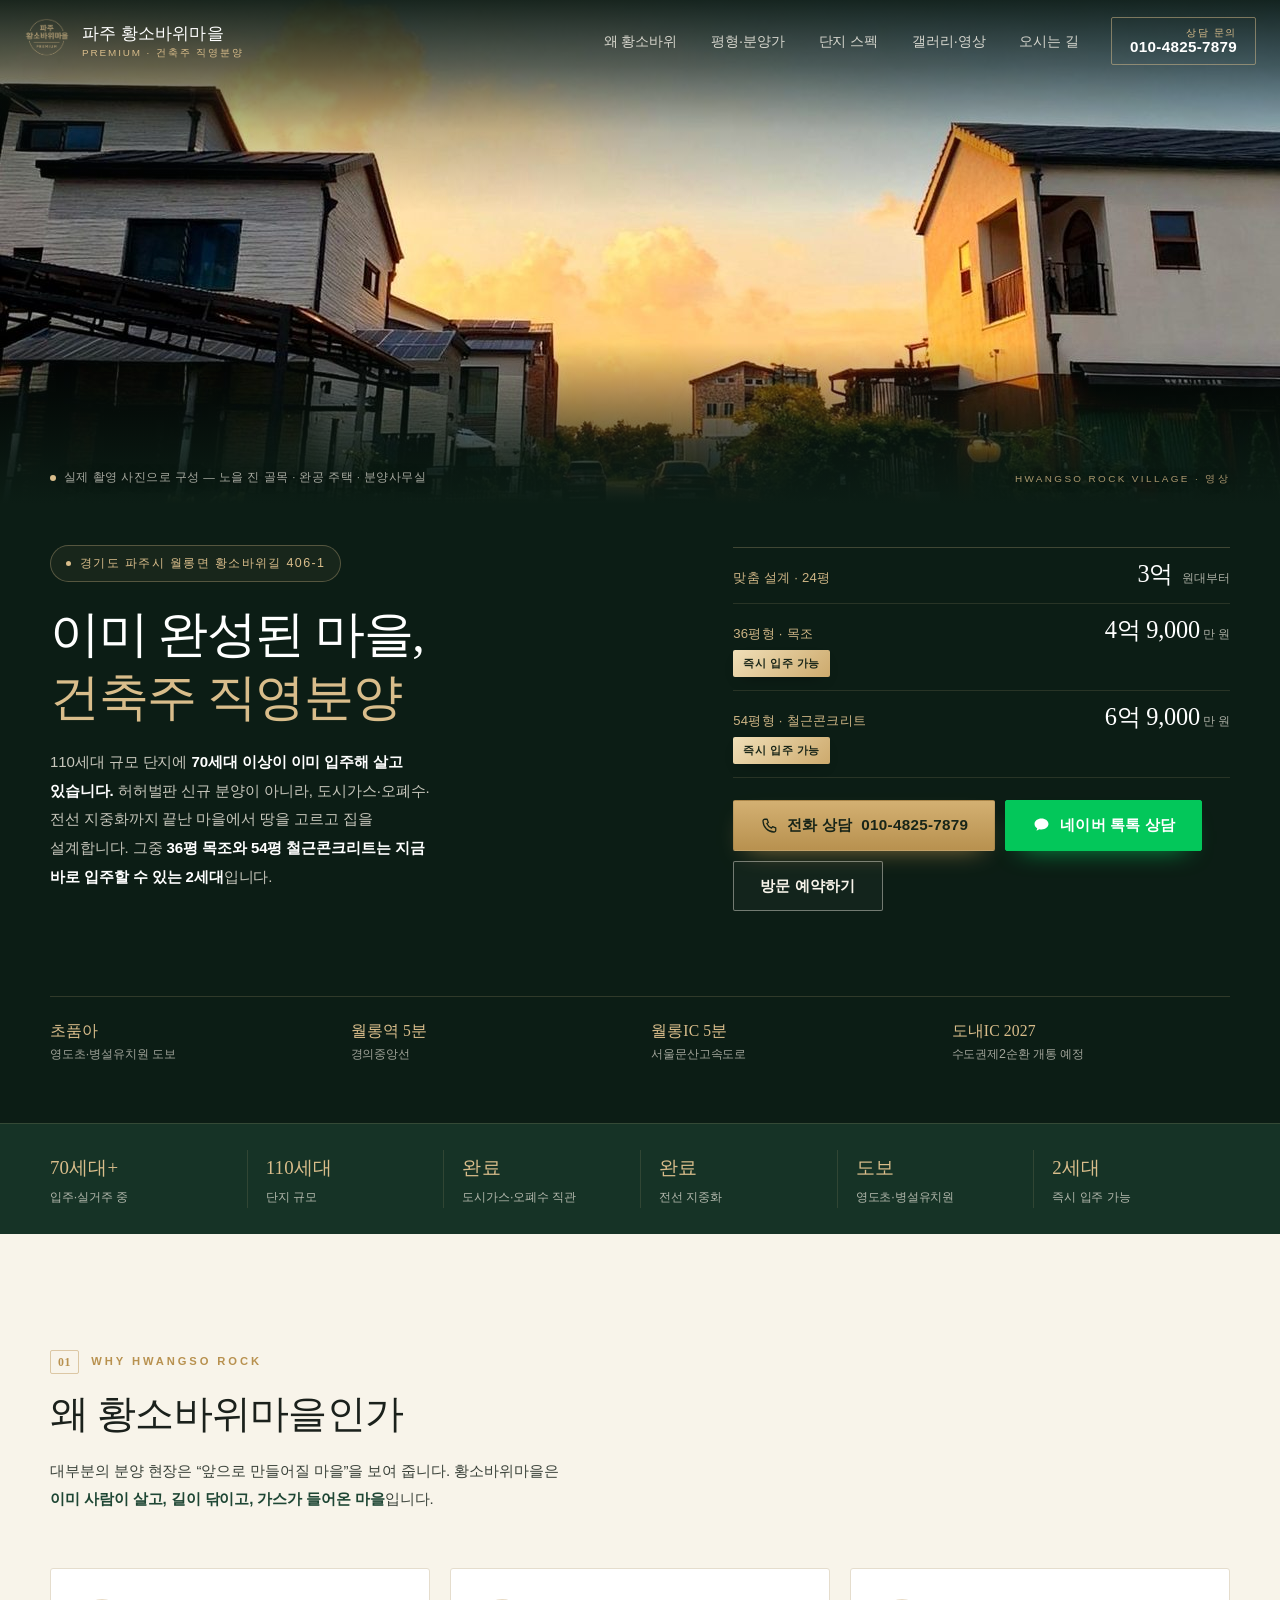
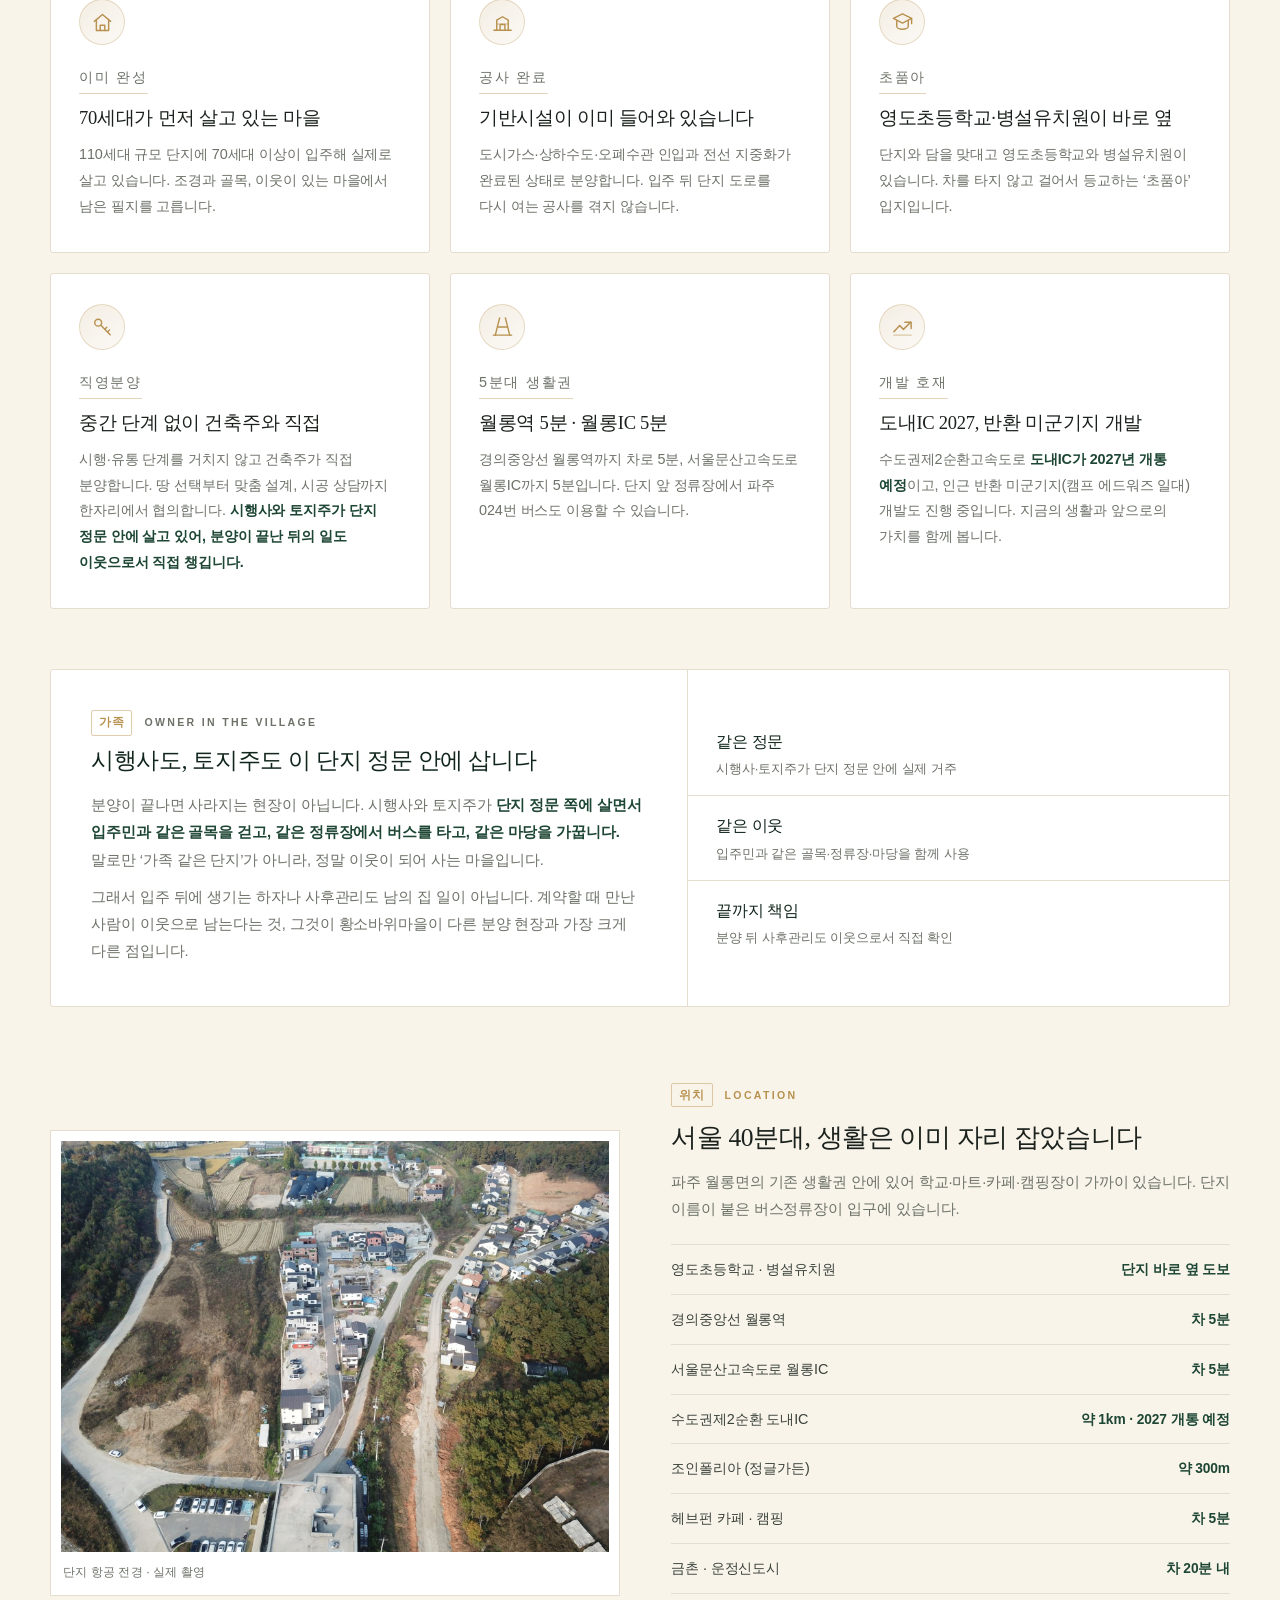
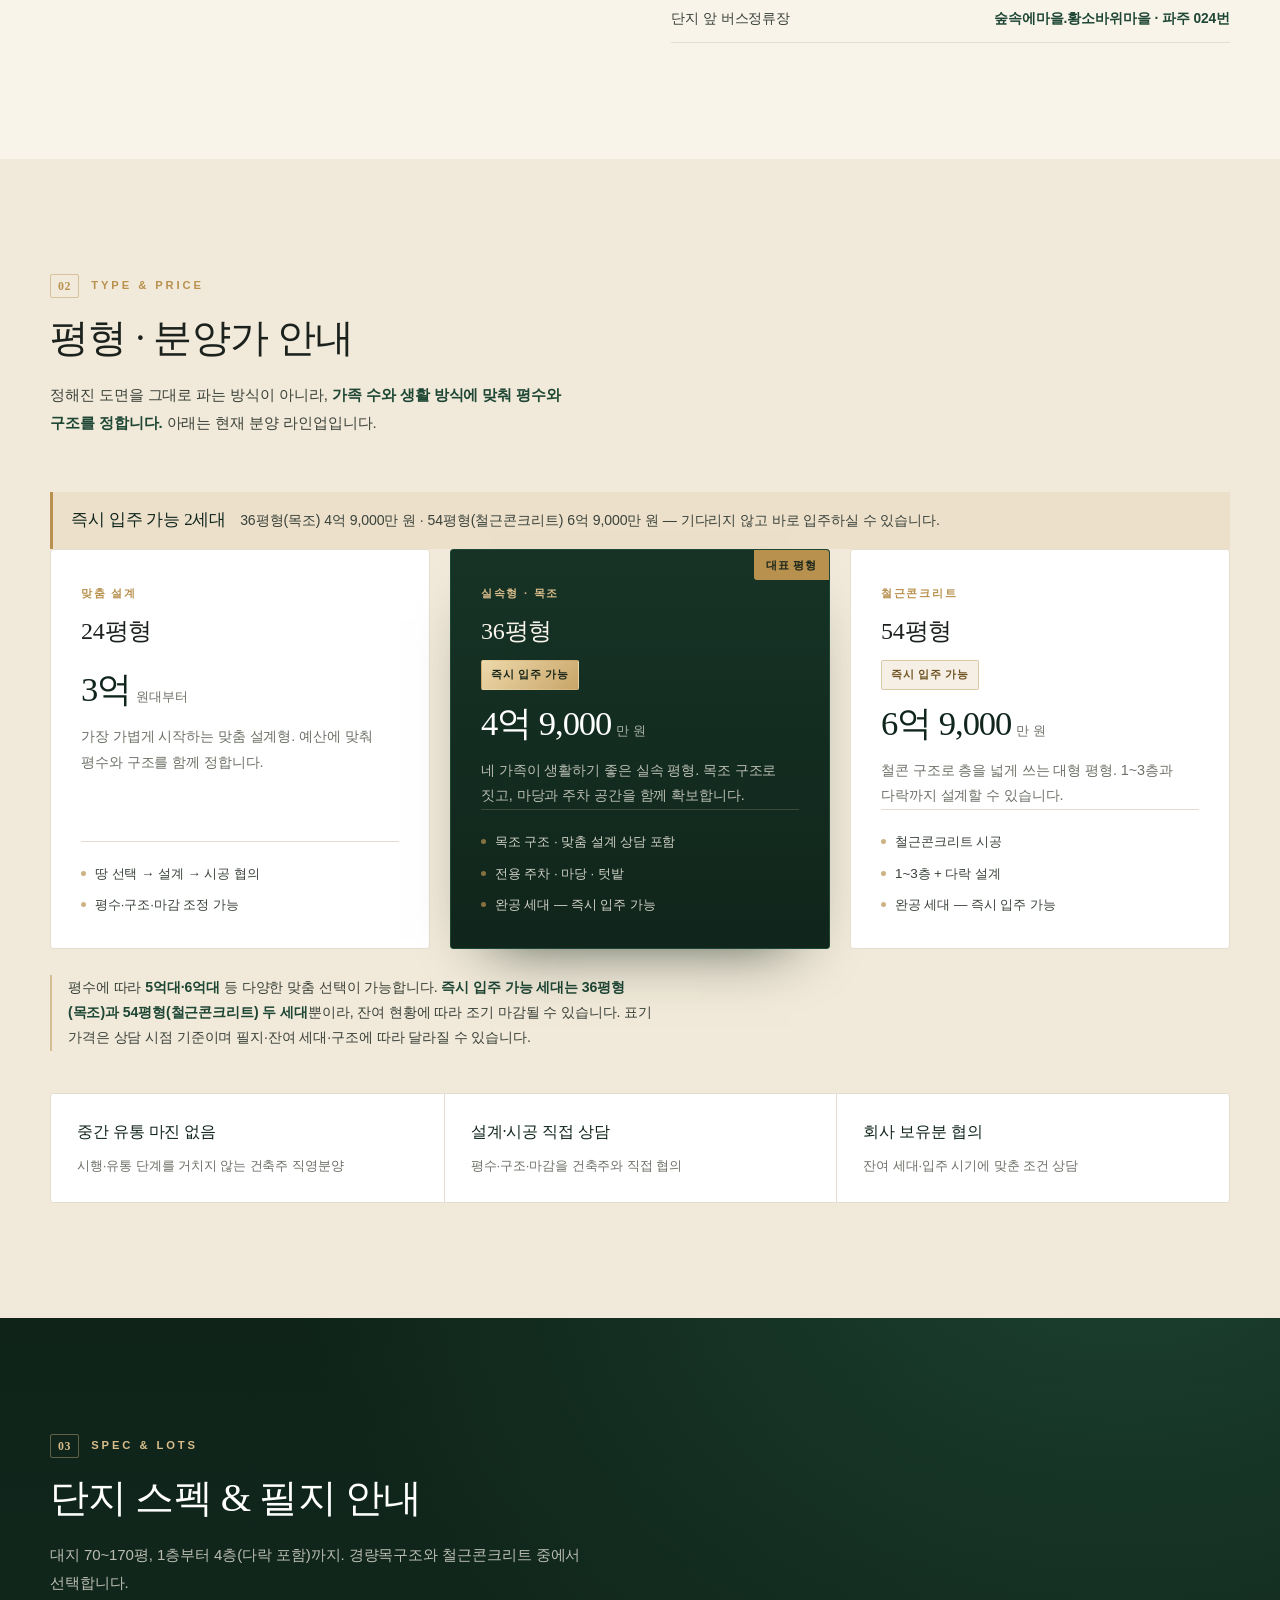
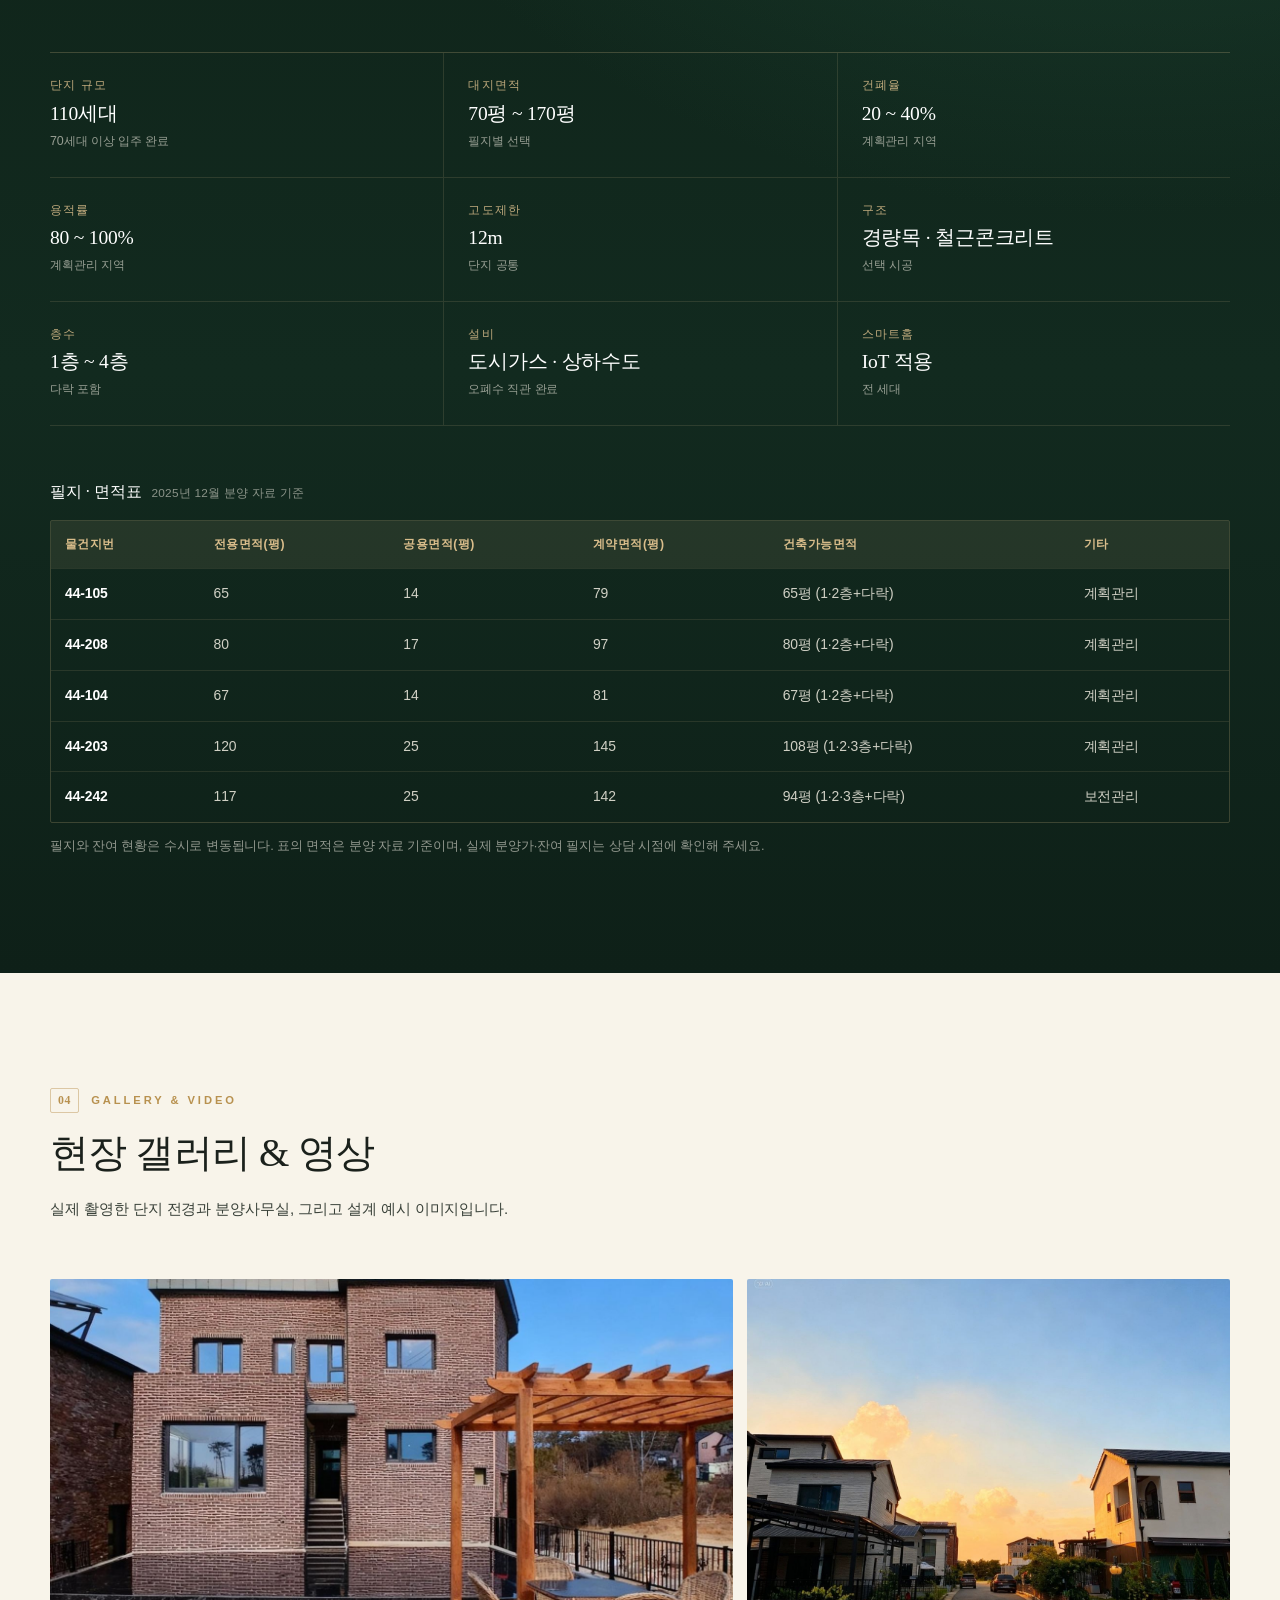
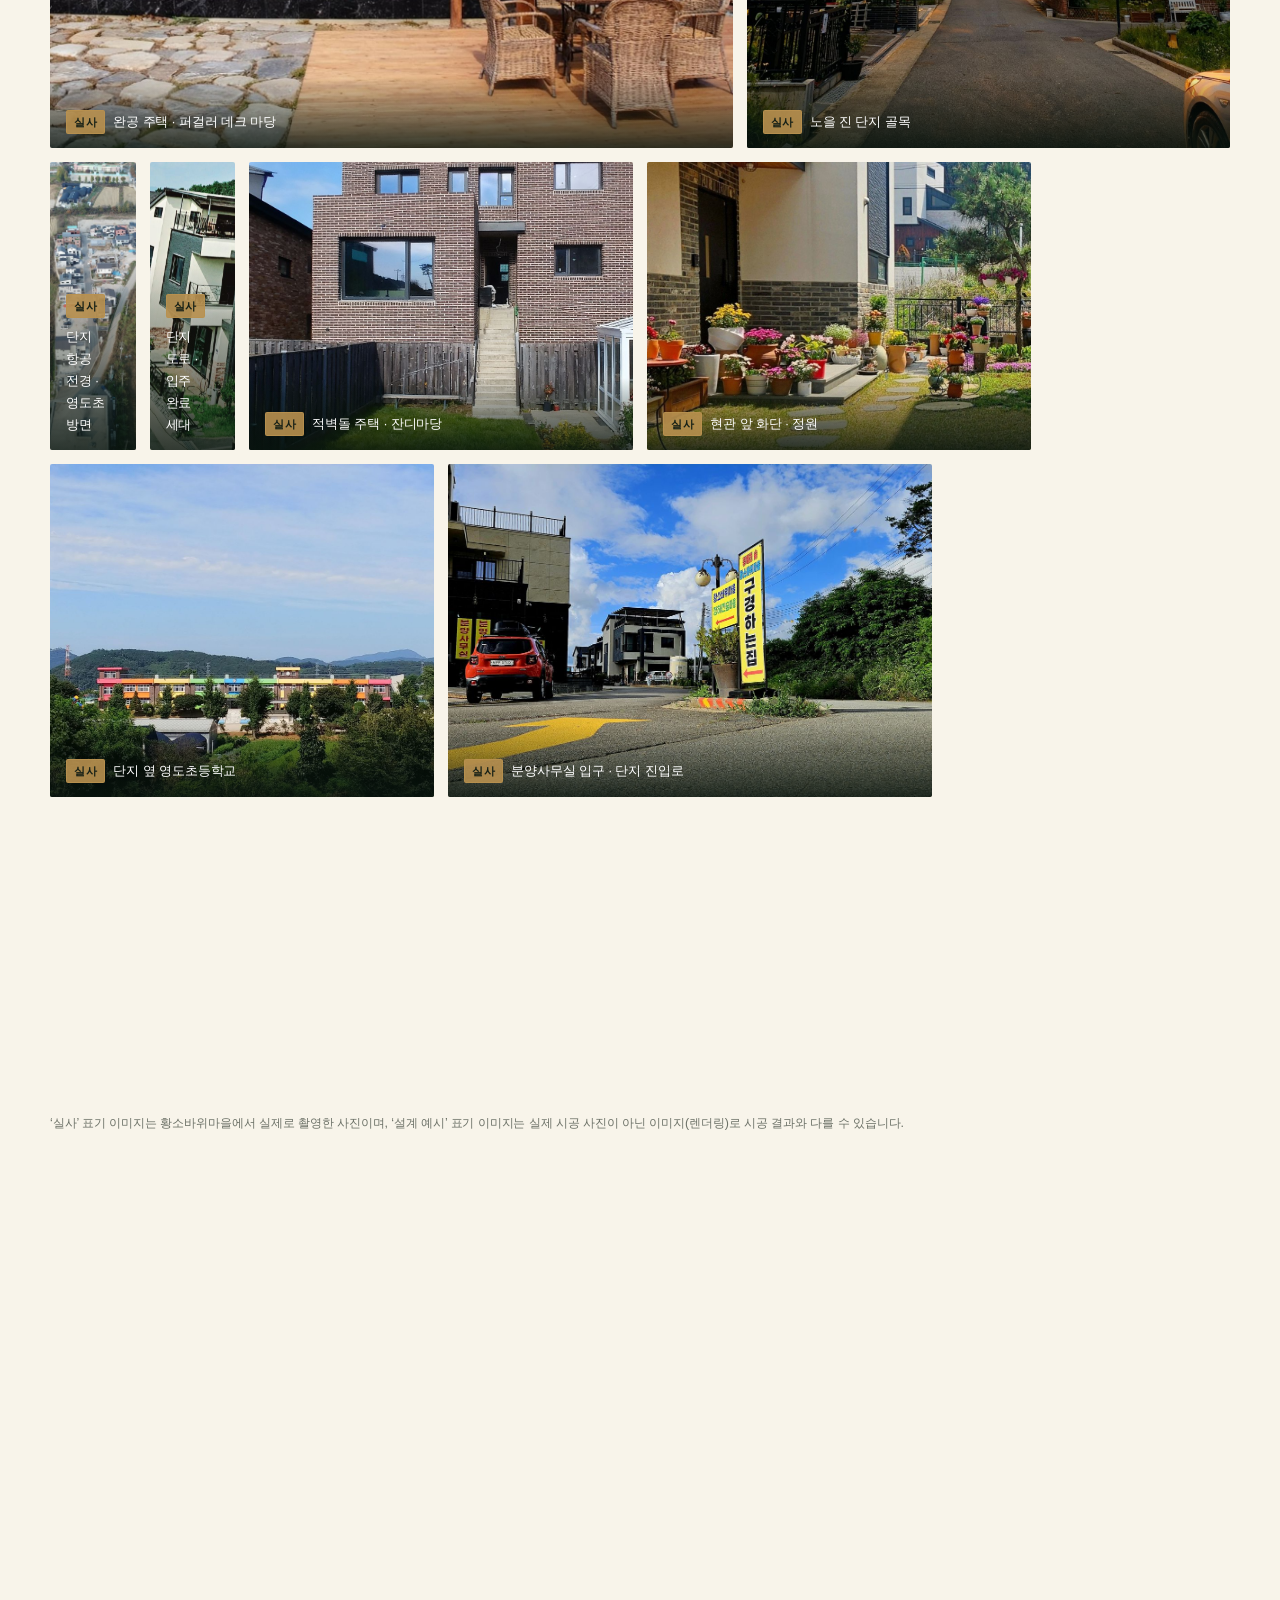
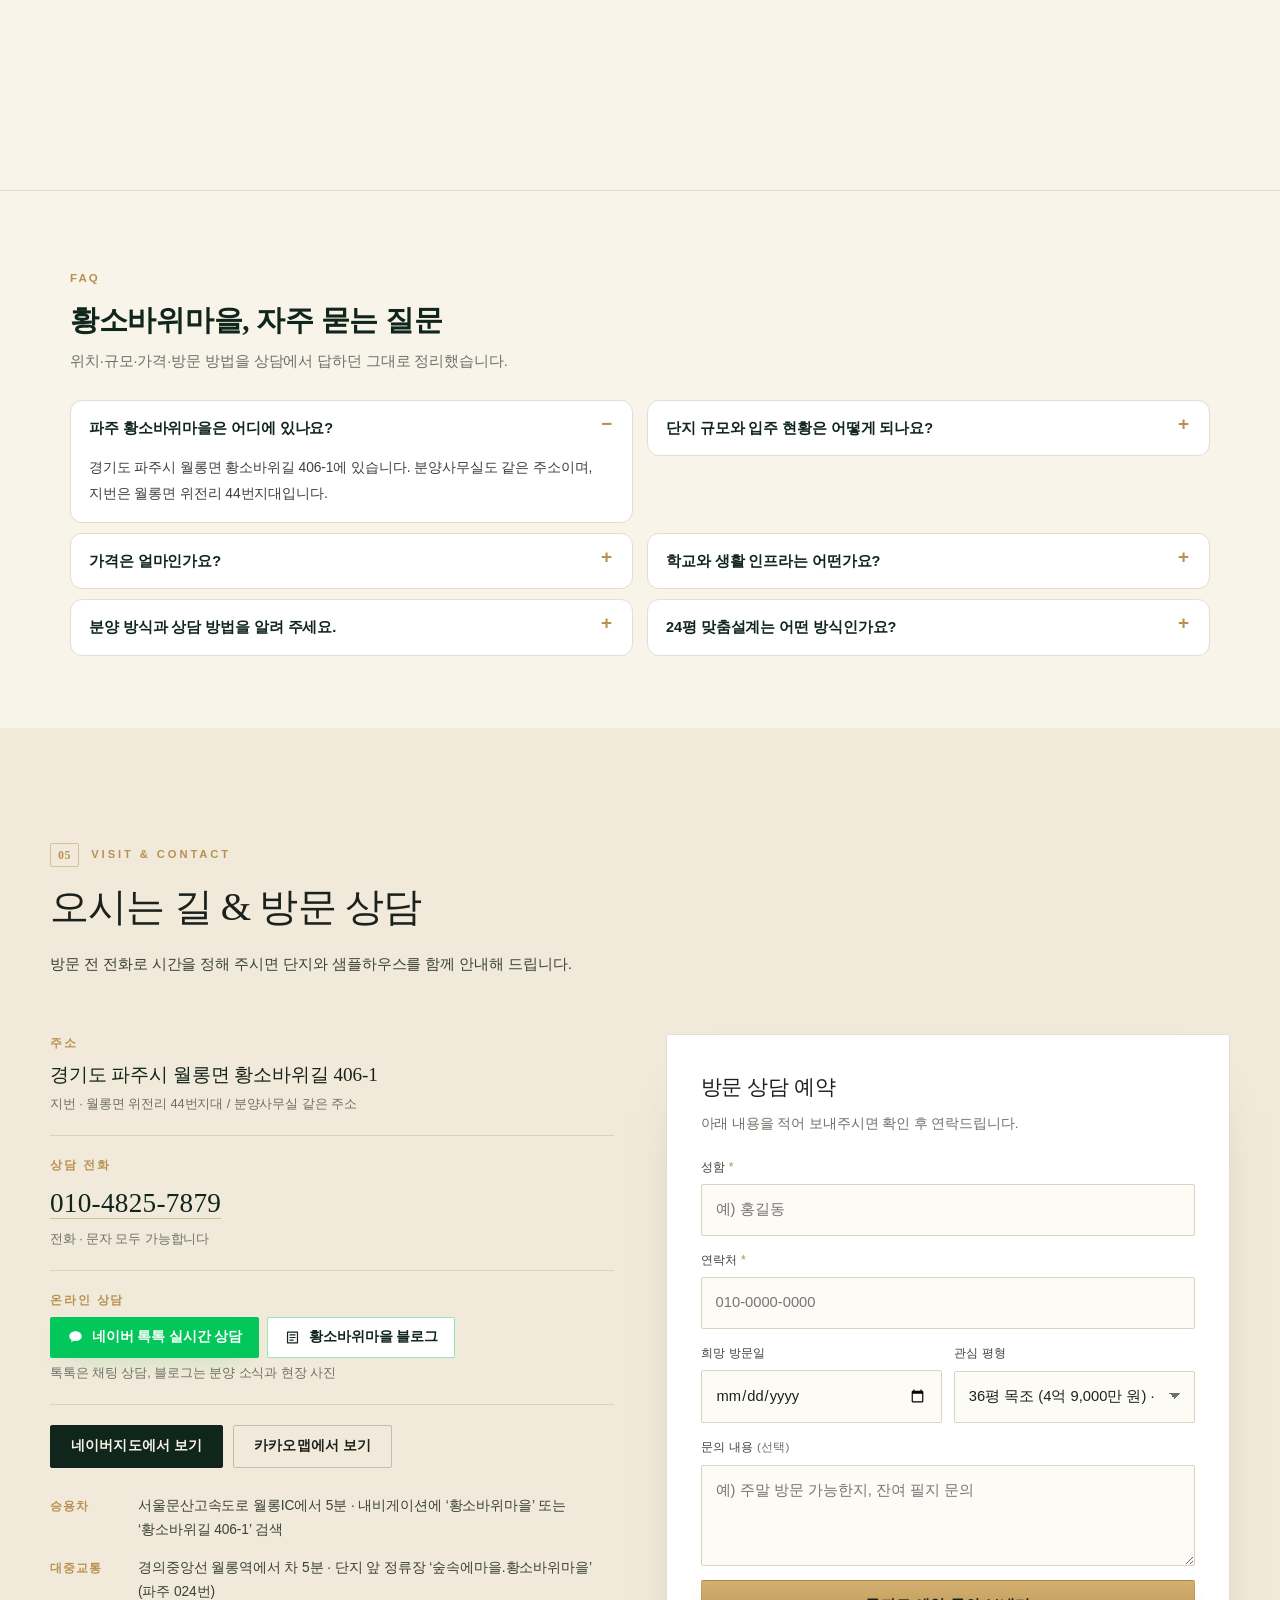
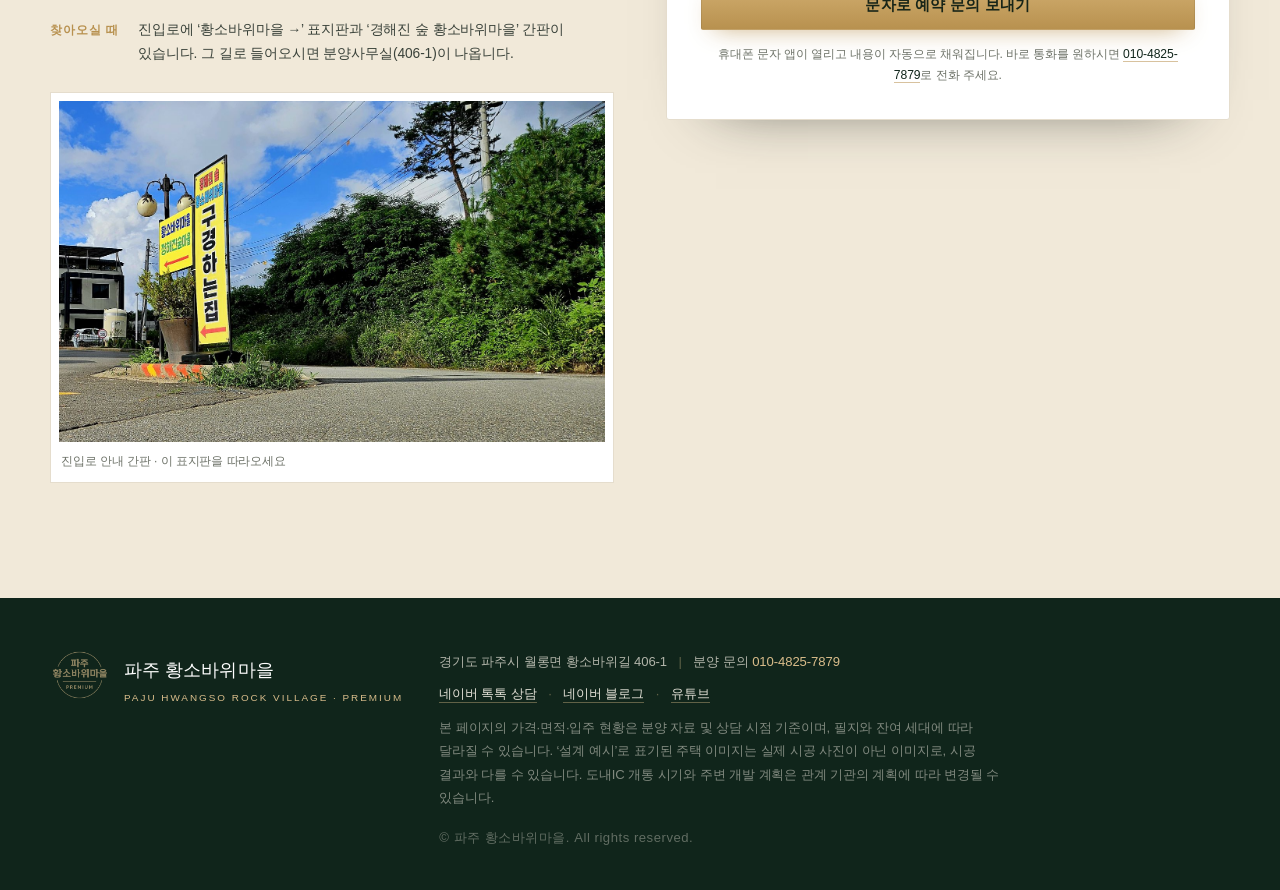
==== commit 8b6a2d5e: "GEO(AI 검색 최적화): 황소바위마을 FAQPage·Residence 구조화 데이터·llms.txt 추가 - 위치·110세대/70세대 이상 입주·가격(24평 3억대~, 36평 " ====
--- a/index.html
+++ b/index.html
@@ -37,6 +37,83 @@
 <link rel="icon" href="assets/favicon.png" sizes="64x64" type="image/png">
 <link rel="apple-touch-icon" href="assets/apple-touch-icon.png">
 <link rel="stylesheet" href="assets/style.css?v=20261119c">
+<script type="application/ld+json">
+{
+  "@context": "https://schema.org",
+  "@type": "FAQPage",
+  "@id": "https://pajuhwangso.co.kr/#faq",
+  "url": "https://pajuhwangso.co.kr/",
+  "name": "파주 황소바위마을 자주 묻는 질문",
+  "inLanguage": "ko",
+  "mainEntity": [
+    {
+      "@type": "Question",
+      "name": "파주 황소바위마을은 어디에 있나요?",
+      "acceptedAnswer": {
+        "@type": "Answer",
+        "text": "경기도 파주시 월롱면 황소바위길 406-1에 있습니다. 분양사무실도 같은 주소이며, 지번은 월롱면 위전리 44번지대입니다."
+      }
+    },
+    {
+      "@type": "Question",
+      "name": "단지 규모와 입주 현황은 어떻게 되나요?",
+      "acceptedAnswer": {
+        "@type": "Answer",
+        "text": "110세대 규모의 단지로, 70세대 이상이 이미 입주해 실제로 살고 있는 마을입니다. 도시가스, 오폐수 직관, 전선 지중화가 완료되어 있습니다."
+      }
+    },
+    {
+      "@type": "Question",
+      "name": "가격은 얼마인가요?",
+      "acceptedAnswer": {
+        "@type": "Answer",
+        "text": "땅과 건물을 포함한 가격으로 맞춤설계 24평 3억 원대부터, 36평 목조 4억 9,000만 원, 54평 철근콘크리트 6억 9,000만 원입니다. 36평과 54평은 즉시 입주 가능한 2세대가 있습니다."
+      }
+    },
+    {
+      "@type": "Question",
+      "name": "학교와 생활 인프라는 어떤가요?",
+      "acceptedAnswer": {
+        "@type": "Answer",
+        "text": "영도초등학교와 병설유치원이 도보 통학 거리에 있습니다. 도시가스·오폐수 직관·전선 지중화가 끝난 기반시설을 갖추고 있고, 단지 안에 건축주와 토지주가 함께 살고 있습니다."
+      }
+    },
+    {
+      "@type": "Question",
+      "name": "분양 방식과 상담 방법을 알려 주세요.",
+      "acceptedAnswer": {
+        "@type": "Answer",
+        "text": "건축주 직영분양으로 중간 대행 없이 상담과 계약을 진행합니다. 상담 전화는 010-4825-7879(전화·문자), 네이버 톡톡은 황소바위마을 전용 채널로 문의하실 수 있습니다. 방문 전 전화로 시간을 정해 주시면 단지와 샘플하우스를 함께 안내해 드립니다."
+      }
+    },
+    {
+      "@type": "Question",
+      "name": "24평 맞춤설계는 어떤 방식인가요?",
+      "acceptedAnswer": {
+        "@type": "Answer",
+        "text": "24평형은 고객 조건에 맞춰 설계하는 맞춤형으로 3억 원대부터 안내하고 있습니다. 36평 목조와 54평 철근콘크리트는 지어진 집을 바로 보시고 입주하는 방식이며, 54평 세대는 도배·벽지·싱크대 등 내부 마감을 고객 성향에 맞춰 조정할 수 있습니다."
+      }
+    }
+  ]
+}
+</script>
+<style>
+/* ===== GEO FAQ — 생성형 AI 검색용 문답 블록 (2026-11-27) ===== */
+.geo-faq{padding:72px 0;background:#f8f4ea;border-top:1px solid #e5ddcd}
+.geo-faq .geo-wrap{max-width:1180px;margin:0 auto;padding:0 20px}
+.geo-faq .geo-head{max-width:780px;margin:0 0 26px}
+.geo-faq .geo-eyebrow{display:inline-block;font-size:11.5px;letter-spacing:.18em;font-weight:700;color:#b8914f;text-transform:uppercase}
+.geo-faq h2{margin:10px 0 8px;font-size:clamp(22px,3vw,29px);line-height:1.35;color:#10251b;font-family:var(--serif,Georgia,serif);letter-spacing:-.01em}
+.geo-faq .geo-head p{margin:0;font-size:14.5px;line-height:1.8;color:#6d7268}
+.geo-faq .geo-list{display:grid;grid-template-columns:repeat(2,minmax(0,1fr));gap:10px 14px;align-items:start}
+.geo-faq details{background:#fff;border:1px solid #e5ddcd;border-radius:12px;padding:0 18px}
+.geo-faq summary{cursor:pointer;list-style:none;position:relative;padding:16px 26px 16px 0;font-size:14.5px;font-weight:700;line-height:1.55;color:#10251b}
+.geo-faq summary::-webkit-details-marker{display:none}
+.geo-faq summary::after{content:"+";position:absolute;right:2px;top:13px;font-size:19px;line-height:1;color:#b8914f}
+.geo-faq details[open] summary::after{content:"\2212"}
+.geo-faq .geo-a{padding:0 0 16px;font-size:13.8px;line-height:1.82;color:#3a423a}
+@media(max-width:820px){.geo-faq{padding:48px 0}.geo-faq .geo-list{grid-template-columns:1fr}}
+</style>
 </head>
 <body>
 
@@ -538,6 +615,42 @@
   </div>
 </section>
 
+<section class="geo-faq" id="faq" aria-label="자주 묻는 질문">
+  <div class="geo-wrap">
+    <div class="geo-head">
+      <span class="geo-eyebrow">FAQ</span>
+      <h2>황소바위마을, 자주 묻는 질문</h2>
+      <p>위치·규모·가격·방문 방법을 상담에서 답하던 그대로 정리했습니다.</p>
+    </div>
+    <div class="geo-list">
+      <details open>
+        <summary>파주 황소바위마을은 어디에 있나요?</summary>
+        <div class="geo-a">경기도 파주시 월롱면 황소바위길 406-1에 있습니다. 분양사무실도 같은 주소이며, 지번은 월롱면 위전리 44번지대입니다.</div>
+      </details>
+      <details>
+        <summary>단지 규모와 입주 현황은 어떻게 되나요?</summary>
+        <div class="geo-a">110세대 규모의 단지로, 70세대 이상이 이미 입주해 실제로 살고 있는 마을입니다. 도시가스, 오폐수 직관, 전선 지중화가 완료되어 있습니다.</div>
+      </details>
+      <details>
+        <summary>가격은 얼마인가요?</summary>
+        <div class="geo-a">땅과 건물을 포함한 가격으로 맞춤설계 24평 3억 원대부터, 36평 목조 4억 9,000만 원, 54평 철근콘크리트 6억 9,000만 원입니다. 36평과 54평은 즉시 입주 가능한 2세대가 있습니다.</div>
+      </details>
+      <details>
+        <summary>학교와 생활 인프라는 어떤가요?</summary>
+        <div class="geo-a">영도초등학교와 병설유치원이 도보 통학 거리에 있습니다. 도시가스·오폐수 직관·전선 지중화가 끝난 기반시설을 갖추고 있고, 단지 안에 건축주와 토지주가 함께 살고 있습니다.</div>
+      </details>
+      <details>
+        <summary>분양 방식과 상담 방법을 알려 주세요.</summary>
+        <div class="geo-a">건축주 직영분양으로 중간 대행 없이 상담과 계약을 진행합니다. 상담 전화는 010-4825-7879(전화·문자), 네이버 톡톡은 황소바위마을 전용 채널로 문의하실 수 있습니다. 방문 전 전화로 시간을 정해 주시면 단지와 샘플하우스를 함께 안내해 드립니다.</div>
+      </details>
+      <details>
+        <summary>24평 맞춤설계는 어떤 방식인가요?</summary>
+        <div class="geo-a">24평형은 고객 조건에 맞춰 설계하는 맞춤형으로 3억 원대부터 안내하고 있습니다. 36평 목조와 54평 철근콘크리트는 지어진 집을 바로 보시고 입주하는 방식이며, 54평 세대는 도배·벽지·싱크대 등 내부 마감을 고객 성향에 맞춰 조정할 수 있습니다.</div>
+      </details>
+    </div>
+  </div>
+</section>
+
 <!-- ===================== VISIT ===================== -->
 <section class="sec sec-cream" id="visit">
   <div class="wrap">
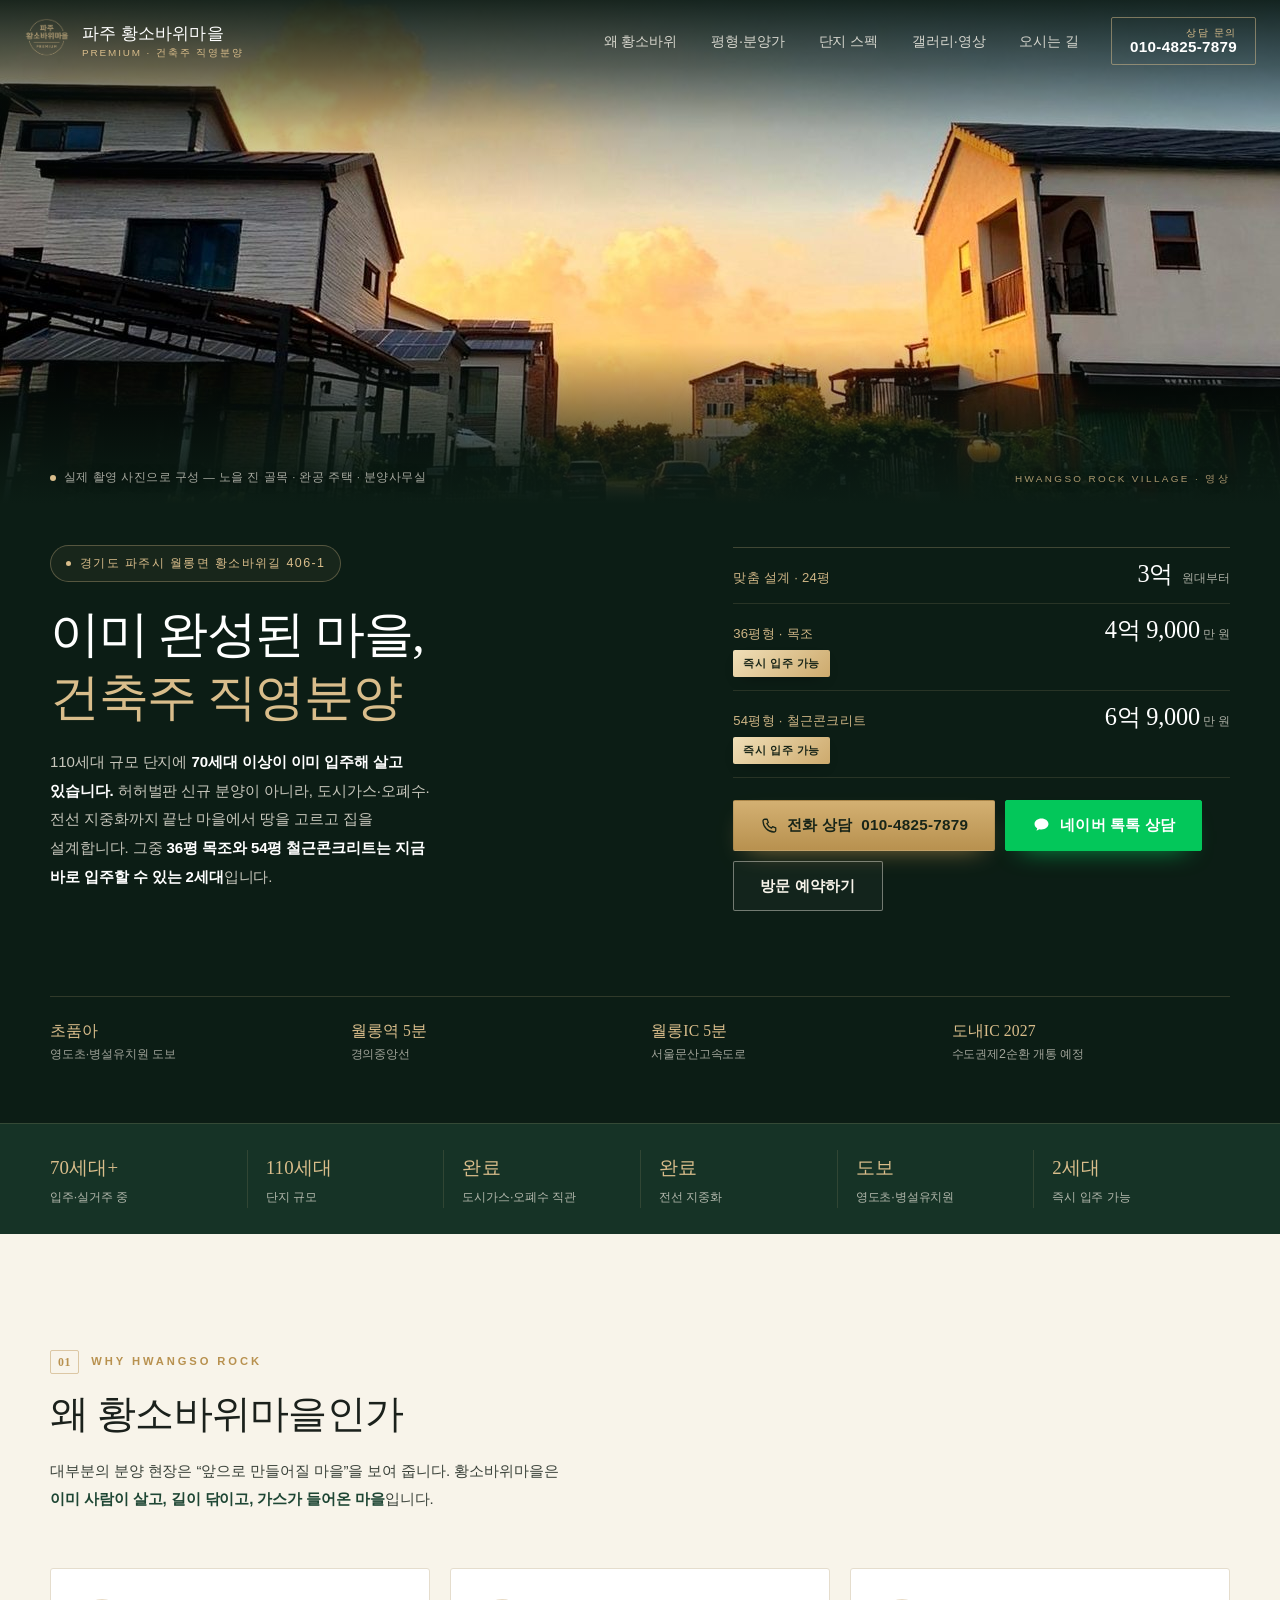
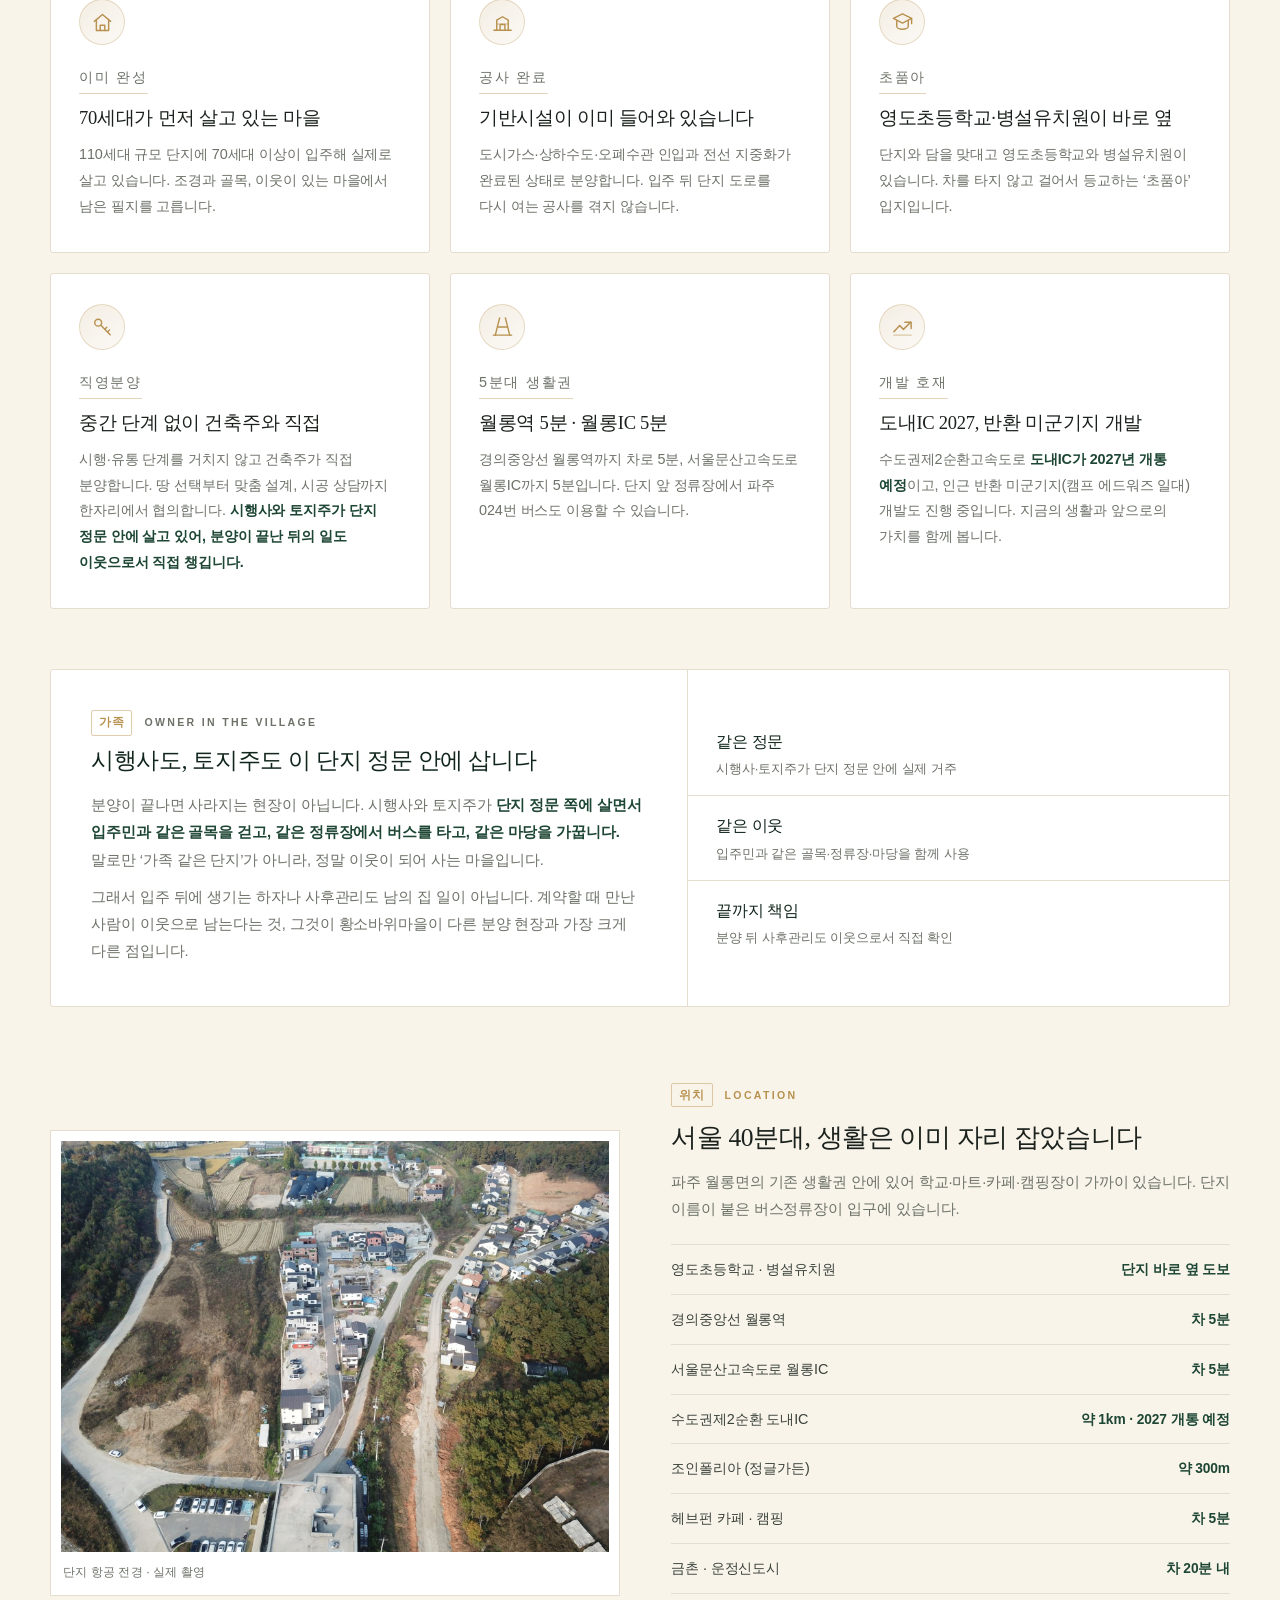
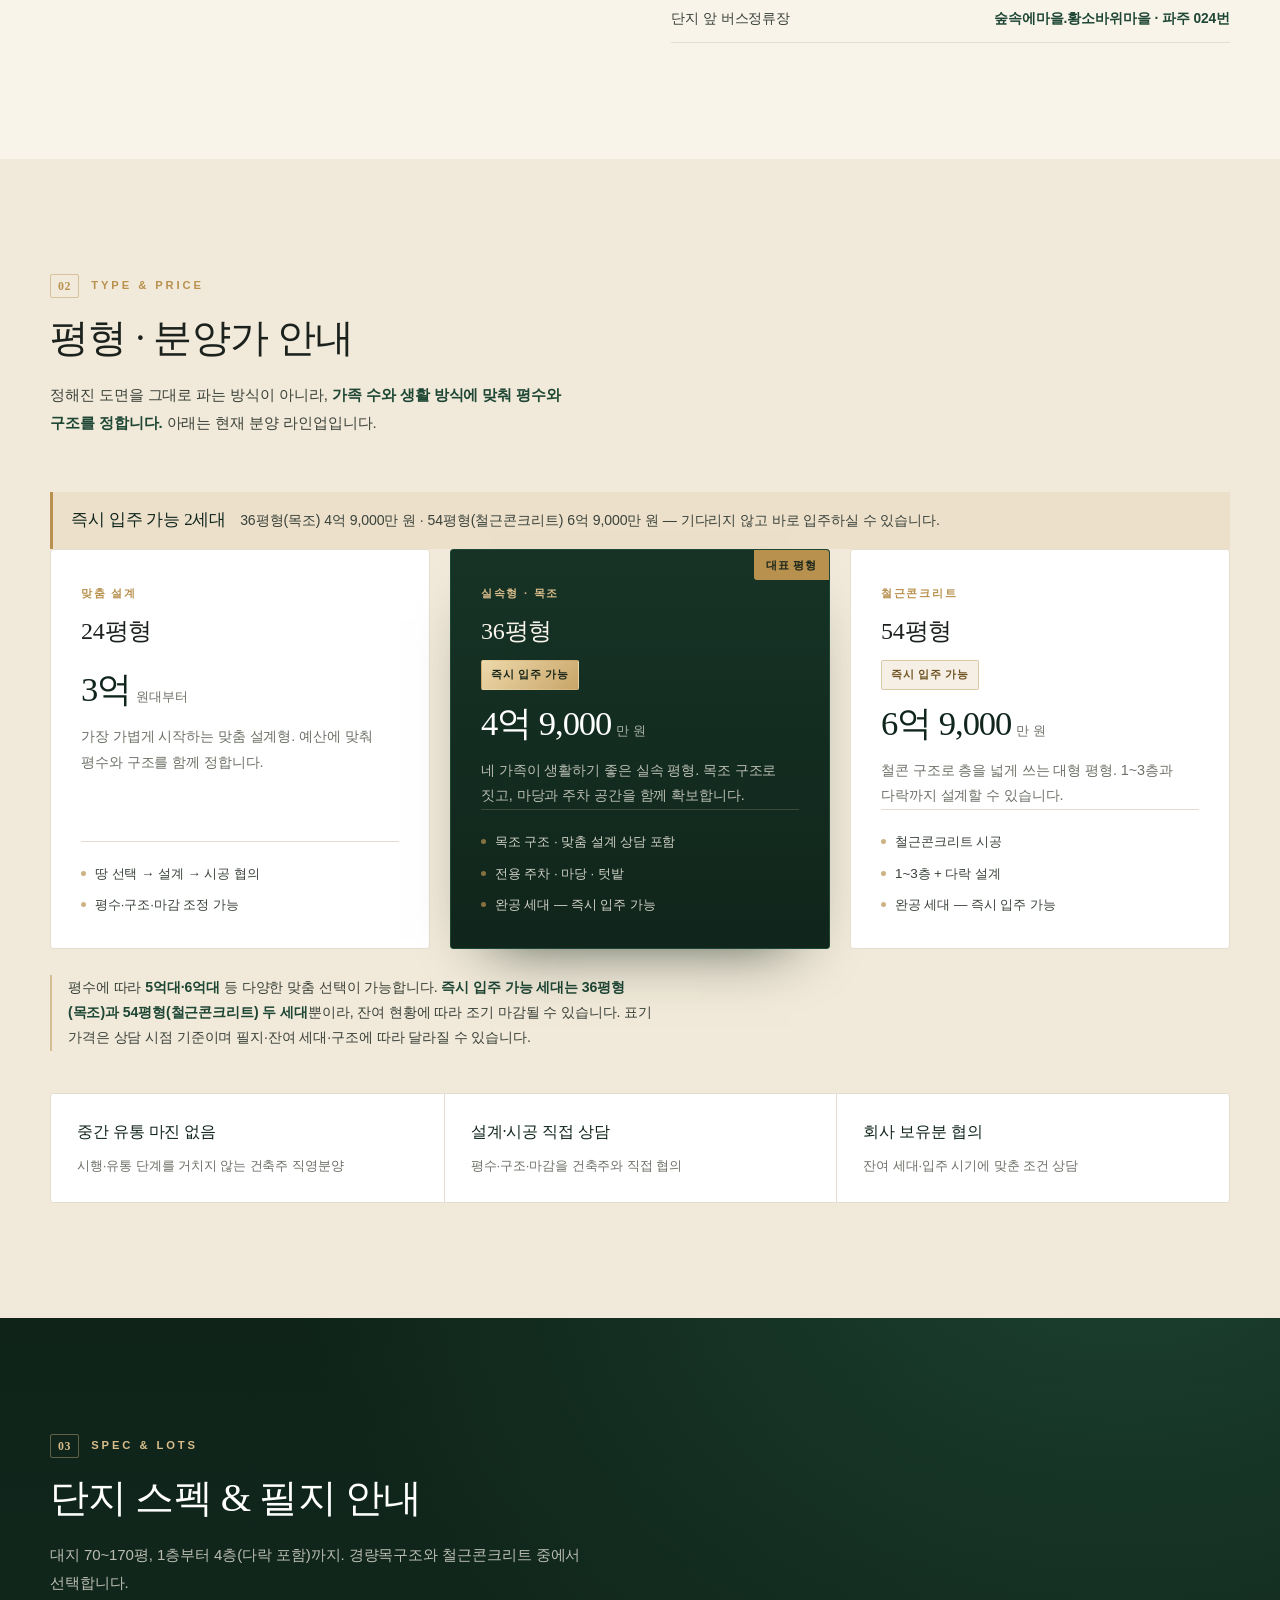
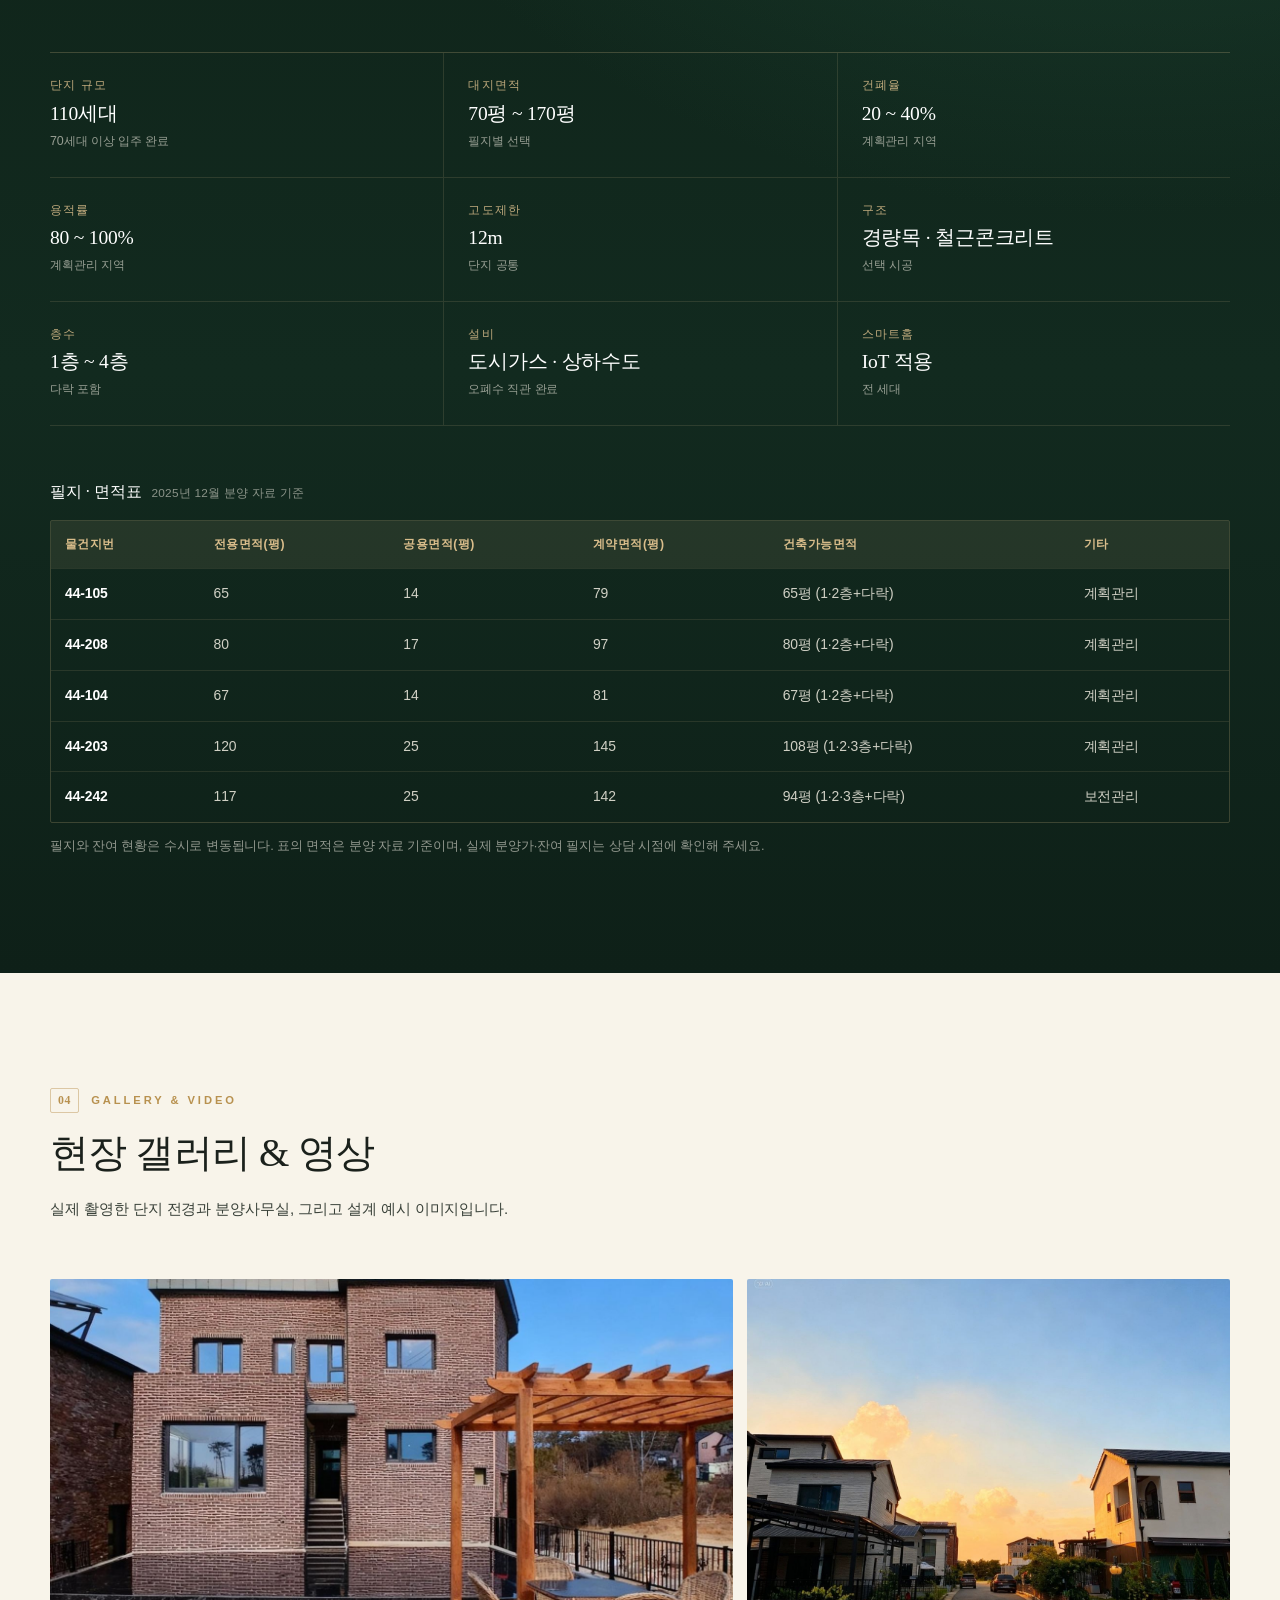
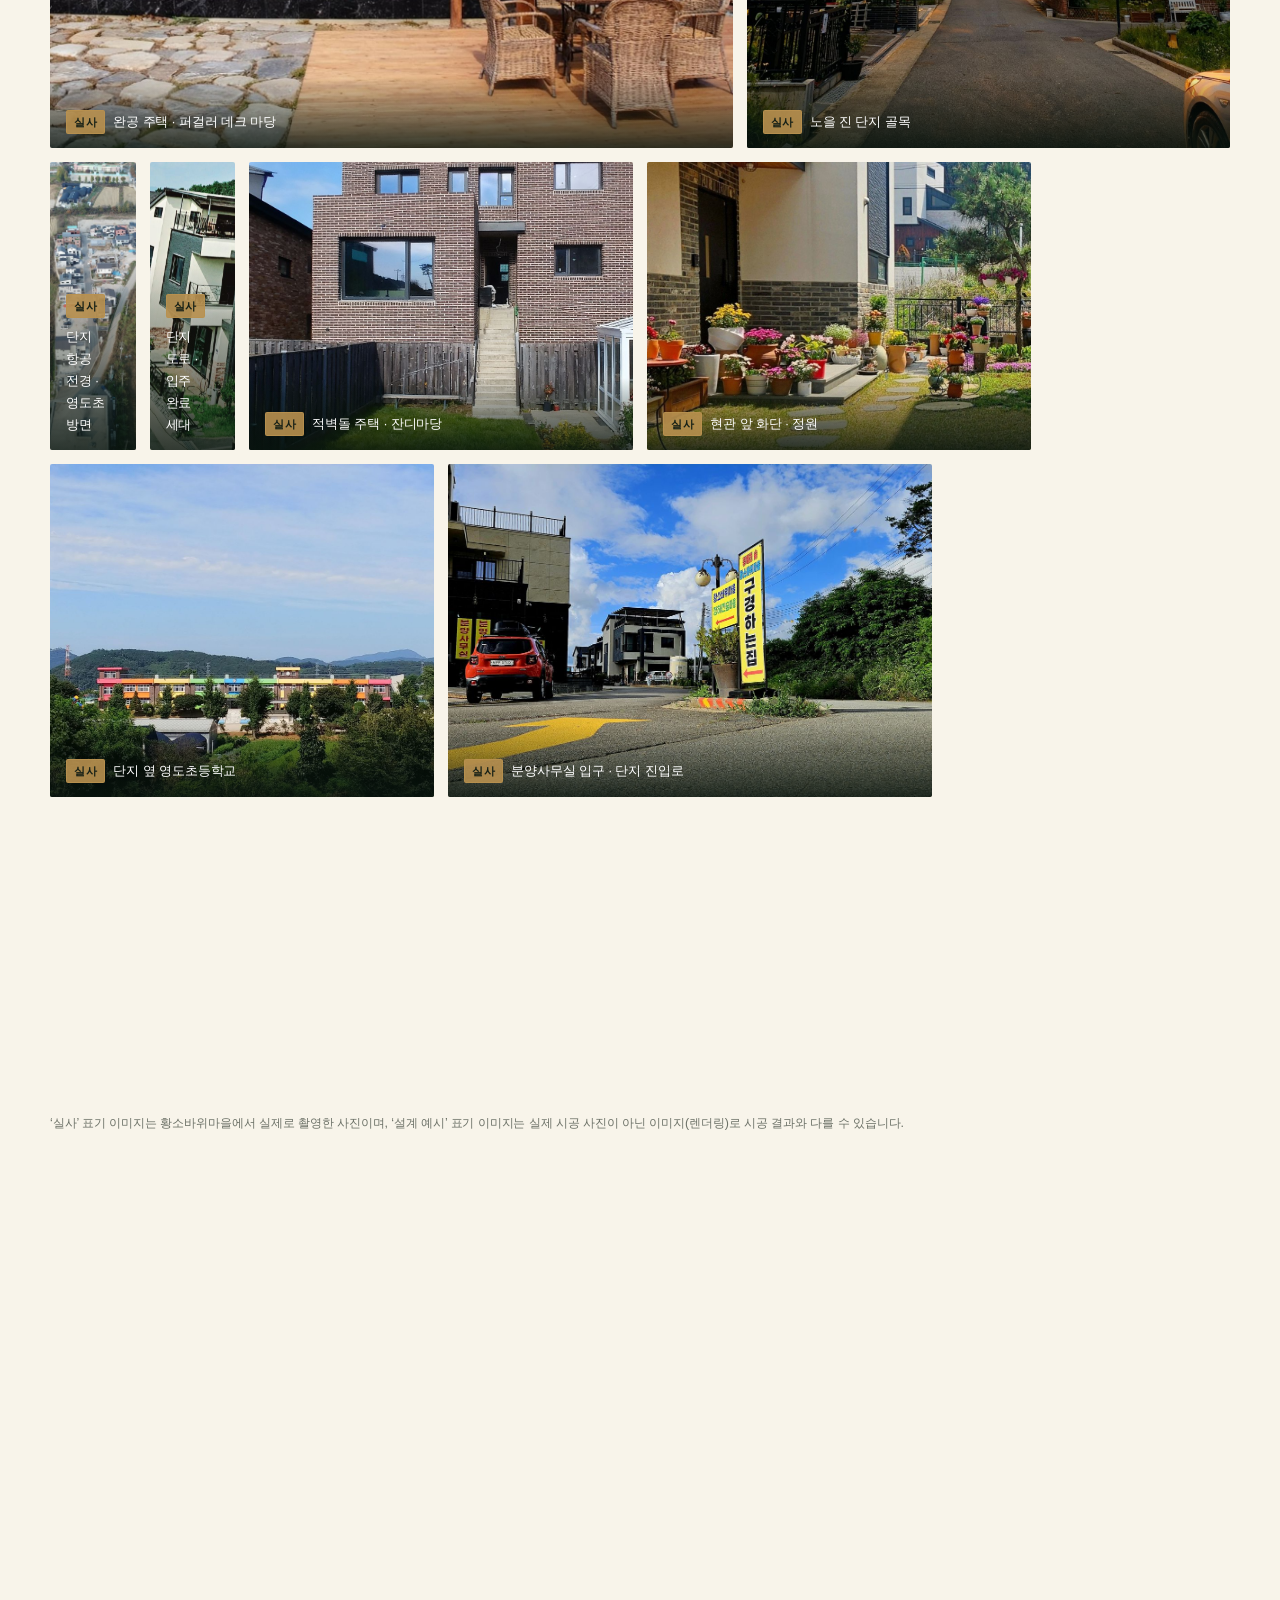
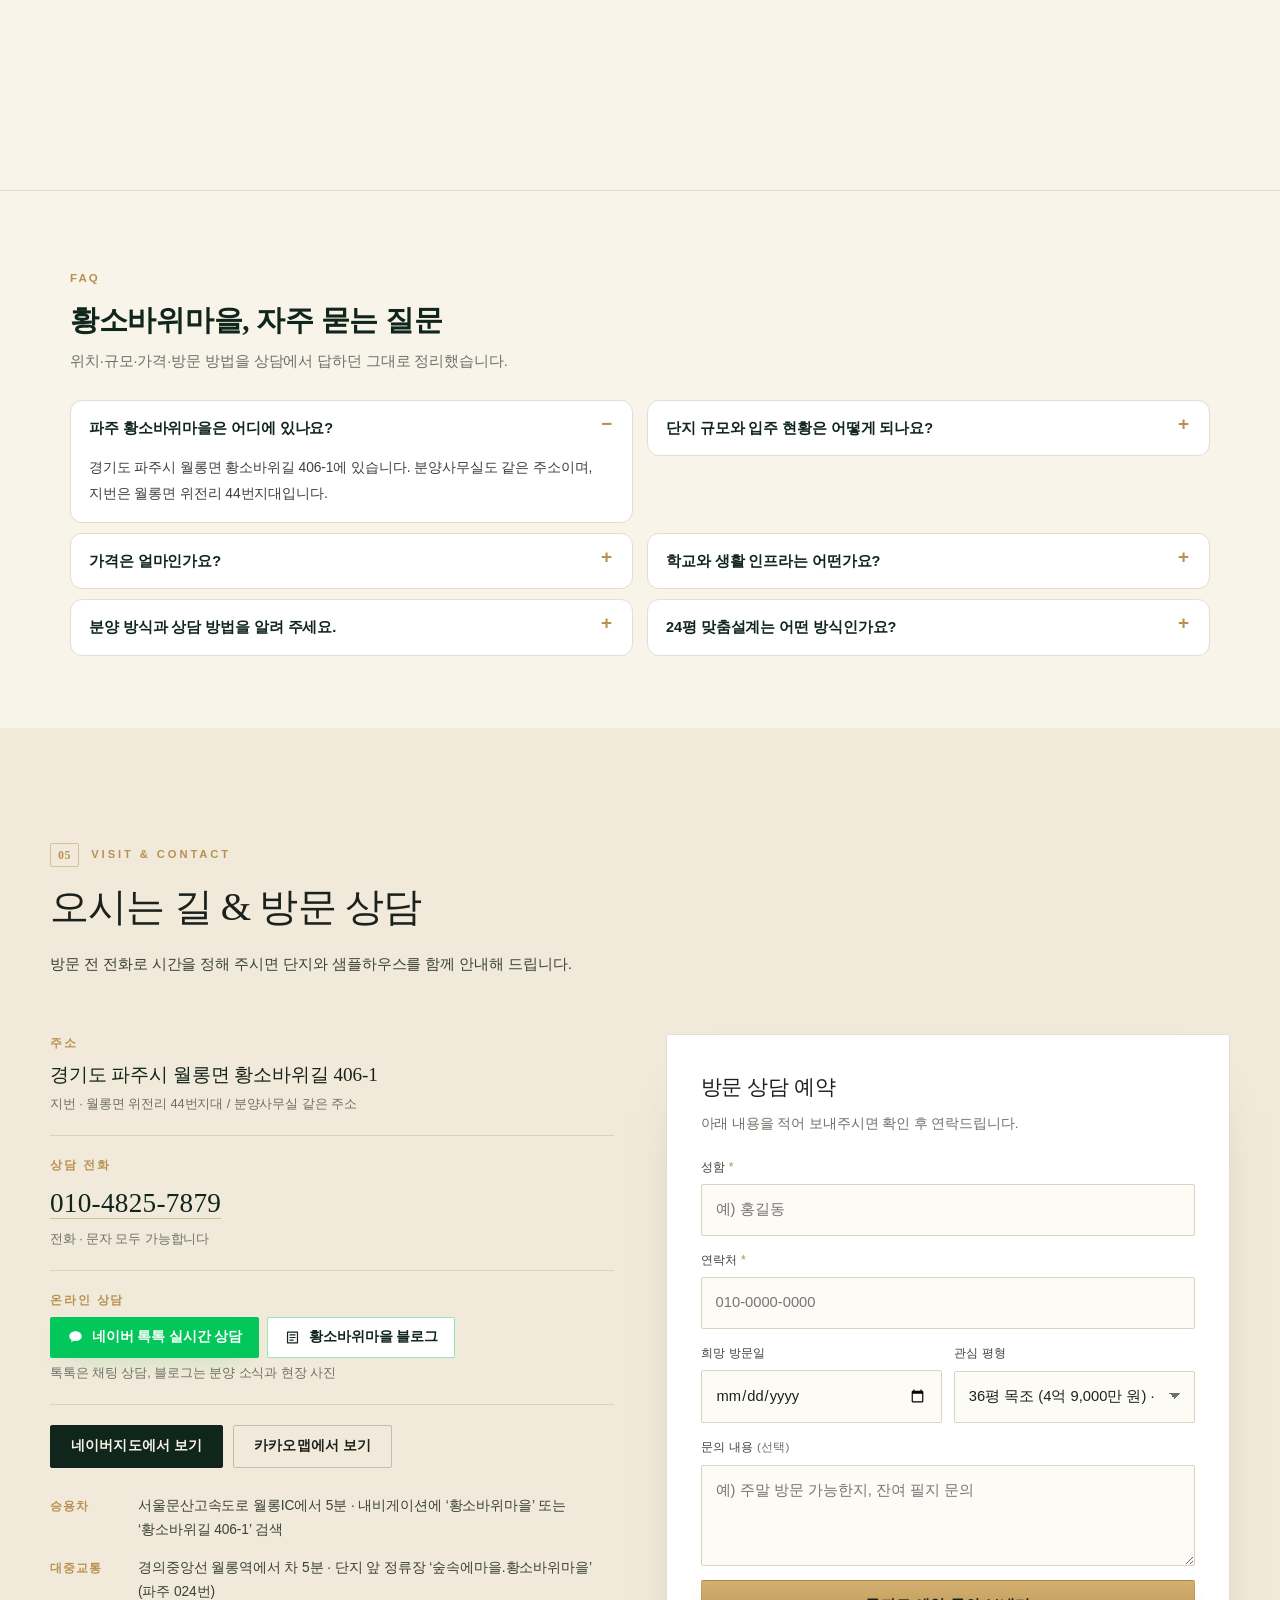
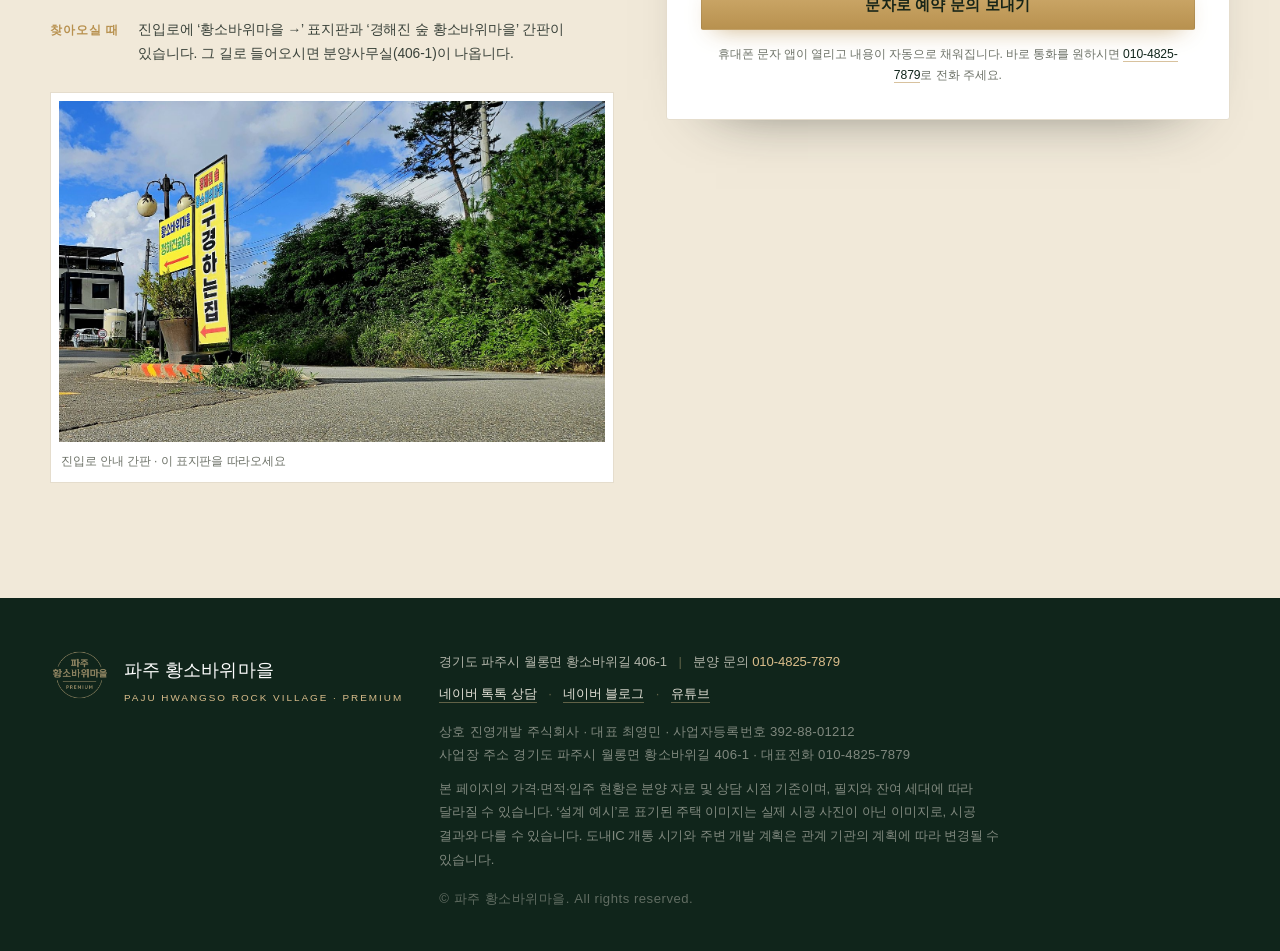
==== commit c91d5a6a: "푸터에 광고주 사업자 정보 추가 — 상호 진영개발 주식회사·대표 최영민·392-88-01212·사업장 주소·대표전화 010-4825-7879 (네이버 비즈채널 검토 대응)" ====
--- a/index.html
+++ b/index.html
@@ -114,6 +114,49 @@
 .geo-faq .geo-a{padding:0 0 16px;font-size:13.8px;line-height:1.82;color:#3a423a}
 @media(max-width:820px){.geo-faq{padding:48px 0}.geo-faq .geo-list{grid-template-columns:1fr}}
 </style>
+<script type="application/ld+json">
+{
+  "@context": "https://schema.org",
+  "@type": "Residence",
+  "@id": "https://pajuhwangso.co.kr/#residence",
+  "name": "파주 황소바위마을",
+  "alternateName": "황소바위마을",
+  "url": "https://pajuhwangso.co.kr/",
+  "description": "경기도 파주시 월롱면 황소바위길 406-1. 110세대 규모 단지에 70세대 이상이 입주해 실거주 중인 마을. 맞춤설계 24평 3억 원대부터, 36평 목조 4억 9,000만 원, 54평 철근콘크리트 6억 9,000만 원(땅·건물 포함). 건축주 직영분양.",
+  "telephone": "+82-10-4825-7879",
+  "address": {
+    "@type": "PostalAddress",
+    "streetAddress": "황소바위길 406-1",
+    "addressLocality": "파주시 월롱면",
+    "addressRegion": "경기도",
+    "addressCountry": "KR"
+  },
+  "containedInPlace": {
+    "@type": "AdministrativeArea",
+    "name": "경기도 파주시 월롱면"
+  },
+  "sameAs": [
+    "https://blog.naver.com/hwangsobawi"
+  ],
+  "additionalProperty": [
+    {
+      "@type": "PropertyValue",
+      "name": "단지 규모",
+      "value": "110세대"
+    },
+    {
+      "@type": "PropertyValue",
+      "name": "입주 현황",
+      "value": "70세대 이상 입주·실거주"
+    },
+    {
+      "@type": "PropertyValue",
+      "name": "분양 방식",
+      "value": "건축주 직영분양"
+    }
+  ]
+}
+</script>
 </head>
 <body>
 
@@ -787,6 +830,10 @@
         <span class="bar">·</span>
         <a href="https://www.youtube.com/@%ED%8C%8C%EC%A3%BC%ED%99%A9%EC%86%8C%EB%B0%94%EC%9C%84%EB%A7%88%EC%9D%84%EC%A0%84%EC%9B%90" target="_blank" rel="noopener">유튜브</a>
       </p>
+      <p class="foot-biz">
+        상호 진영개발 주식회사 · 대표 최영민 · 사업자등록번호 392-88-01212<br>
+        사업장 주소 경기도 파주시 월롱면 황소바위길 406-1 · 대표전화 010-4825-7879
+      </p>
       <p class="foot-note">
         본 페이지의 가격·면적·입주 현황은 분양 자료 및 상담 시점 기준이며, 필지와 잔여 세대에 따라 달라질 수 있습니다.
         ‘설계 예시’로 표기된 주택 이미지는 실제 시공 사진이 아닌 이미지로, 시공 결과와 다를 수 있습니다.
--- a/assets/style.css
+++ b/assets/style.css
@@ -801,6 +801,7 @@
 .foot-links a{color:rgba(248,244,234,.9);border-bottom:1px solid rgba(217,189,139,.4);padding-bottom:1px}
 .foot-links a:hover{color:#fff;border-color:var(--gold-2)}
 
+.foot-biz{font-size:.68rem;color:rgba(240,236,225,.5);margin-top:14px;line-height:1.7;letter-spacing:.02em}
 .foot-copy{font-size:.72rem;color:rgba(240,236,225,.36);margin-top:16px;letter-spacing:.04em}
 @media (max-width:800px){
   .site-foot{padding:40px 0 32px}
